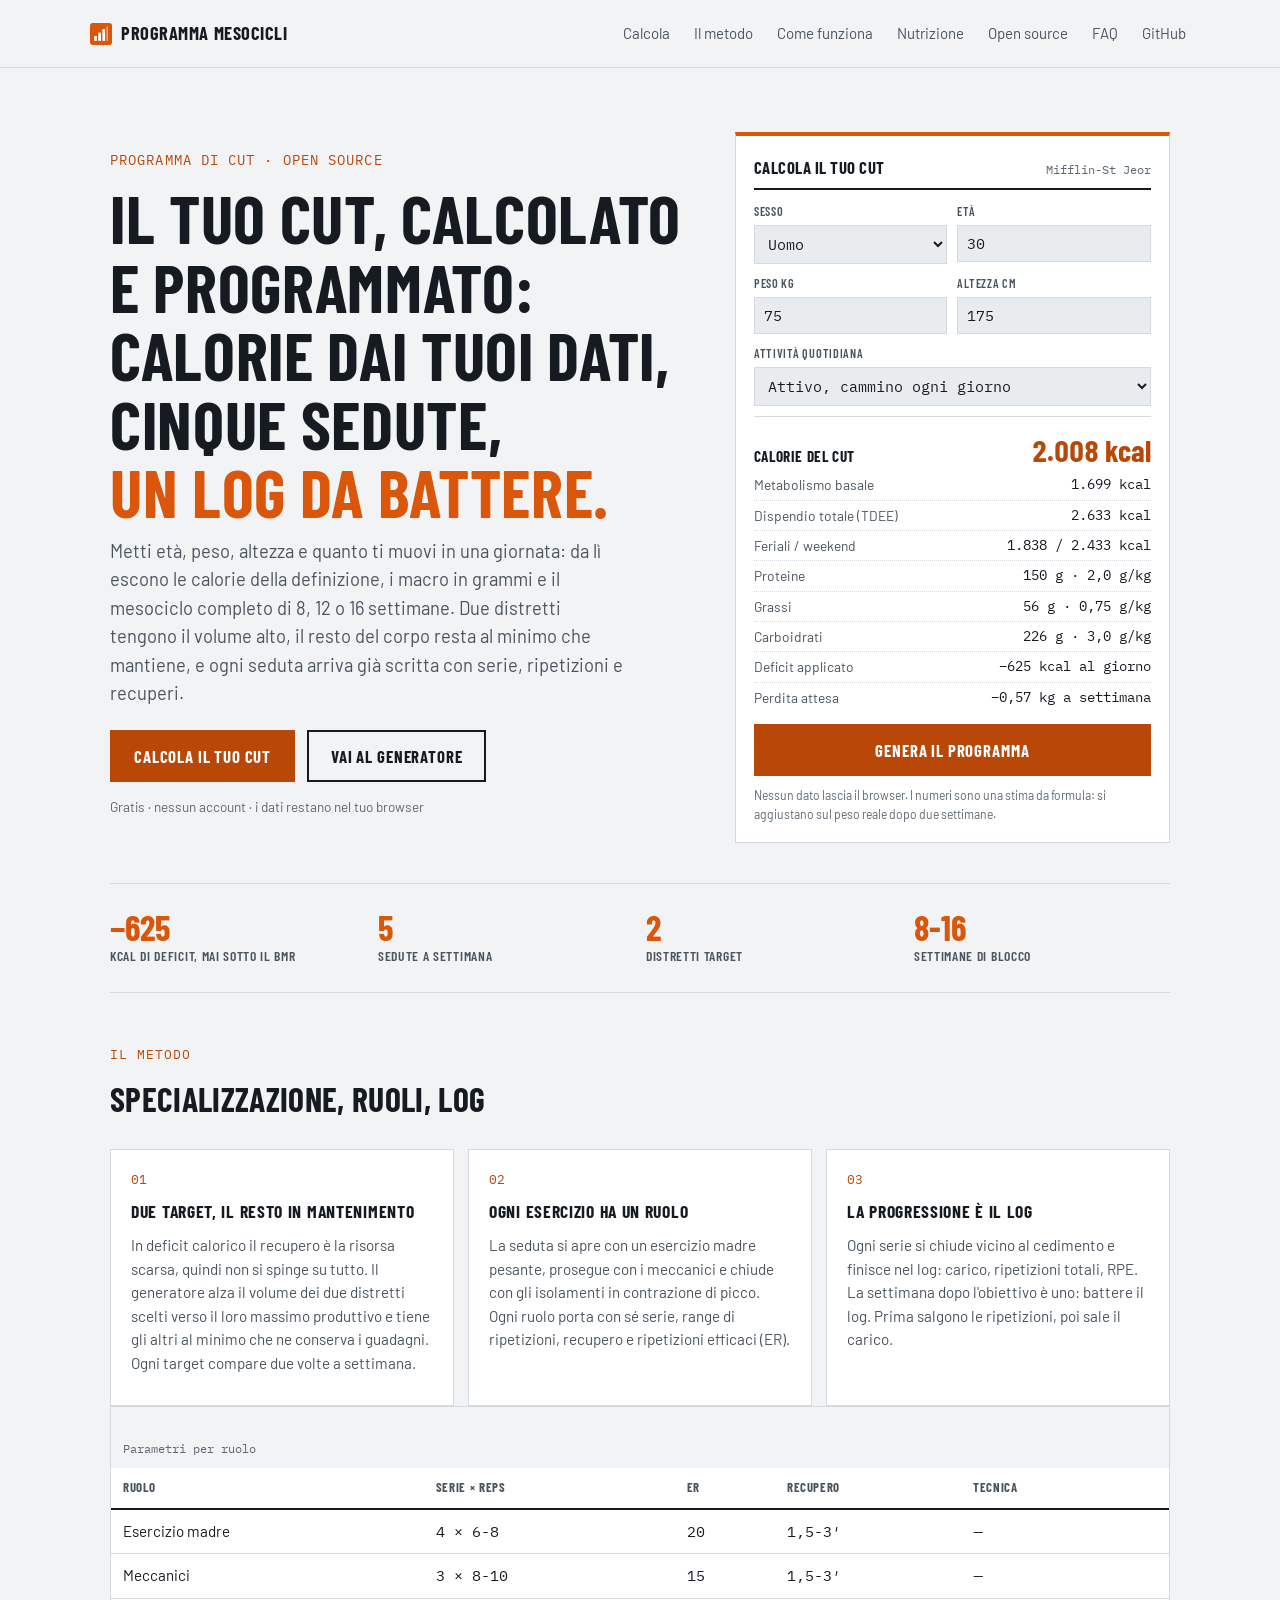
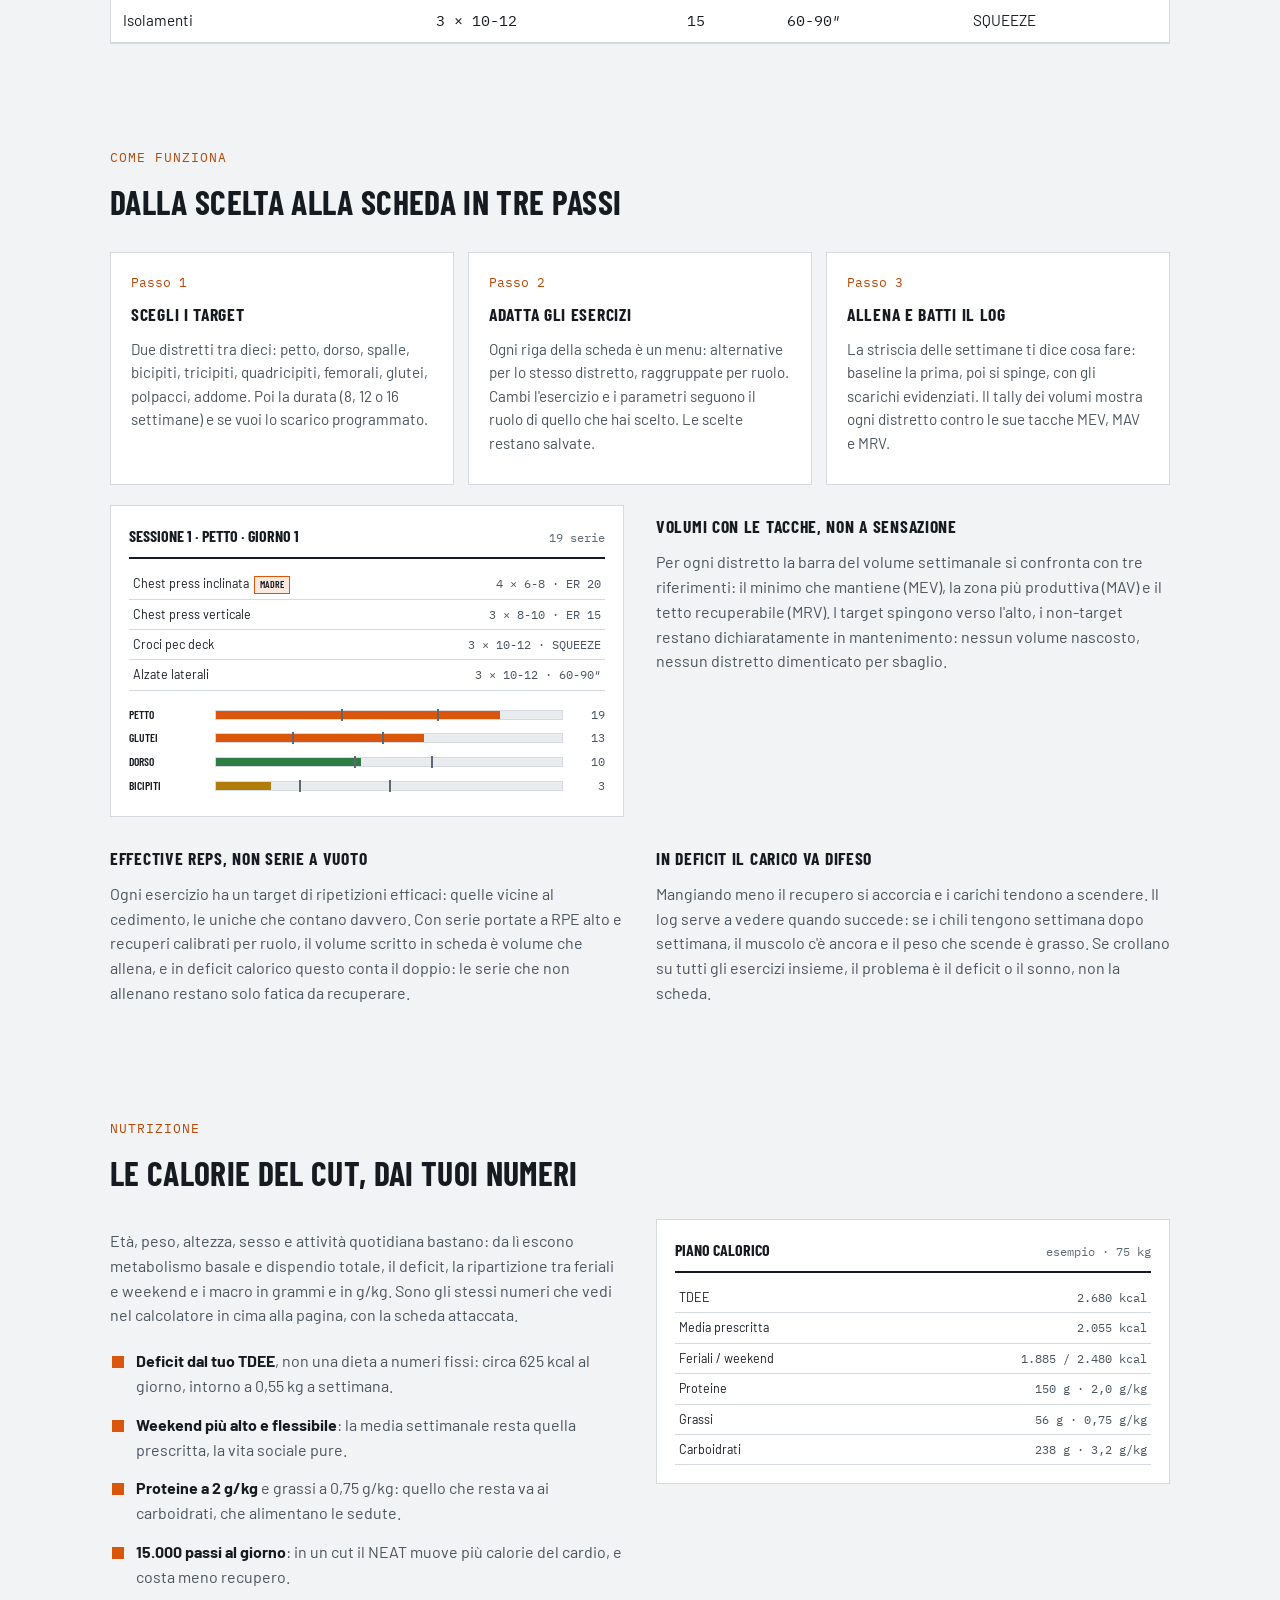
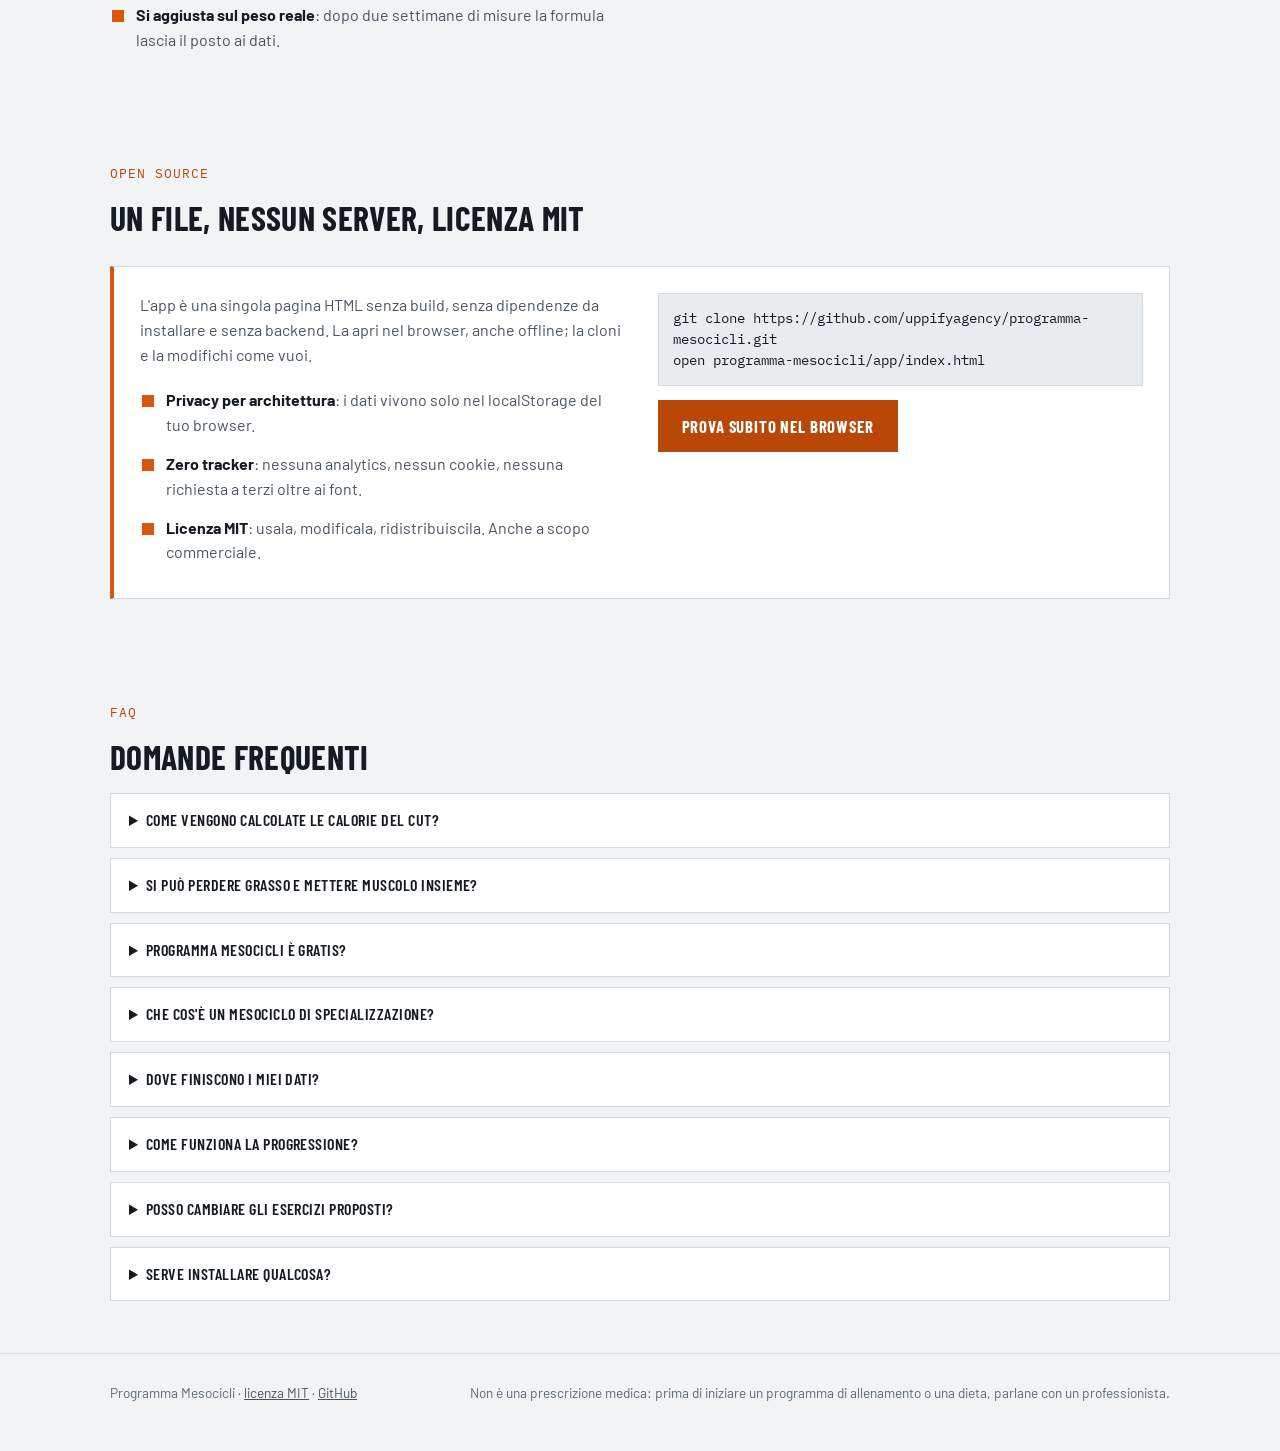
==== index.html @ 6577904e "Landing riposizionata sul cut, con calcolatore in pagina - Calcolatore in hero: eta, sesso, peso, al" ====
<!doctype html>
<html lang="it">
<head>
<meta charset="utf-8">
<meta name="viewport" content="width=device-width, initial-scale=1">
<title>Programma Mesocicli · programma di cut con calorie e scheda dai tuoi dati</title>
<meta name="description" content="Inserisci eta, peso, altezza e attivita: calcoli le calorie del cut e ottieni il mesociclo completo, 5 sedute a settimana con esercizi intercambiabili, volumi e macro. Gratis, open source, senza account.">
<link rel="canonical" href="https://uppifyagency.github.io/programma-mesocicli/">
<meta name="theme-color" media="(prefers-color-scheme: light)" content="#F1F3F5">
<meta name="theme-color" media="(prefers-color-scheme: dark)" content="#13171C">
<meta property="og:type" content="website">
<meta property="og:site_name" content="Programma Mesocicli">
<meta property="og:title" content="Programma Mesocicli · il tuo cut, calcolato e programmato">
<meta property="og:description" content="Eta, peso, altezza, attivita: calorie del cut, macro e mesociclo di specializzazione in cinque sedute. Open source, senza account.">
<meta property="og:url" content="https://uppifyagency.github.io/programma-mesocicli/">
<meta property="og:image" content="https://uppifyagency.github.io/programma-mesocicli/assets/og.png">
<meta property="og:image:width" content="1200">
<meta property="og:image:height" content="630">
<meta property="og:image:alt" content="Programma Mesocicli: calorie del cut dai tuoi dati, due distretti target, cinque sedute">
<meta property="og:locale" content="it_IT">
<meta name="twitter:card" content="summary_large_image">
<meta name="twitter:title" content="Programma Mesocicli">
<meta name="twitter:description" content="Calorie del cut dai tuoi dati piu il mesociclo di specializzazione: 5 sedute, esercizi intercambiabili, volumi e macro.">
<meta name="twitter:image" content="https://uppifyagency.github.io/programma-mesocicli/assets/og.png">
<link rel="icon" href="assets/favicon.svg" type="image/svg+xml">
<link rel="apple-touch-icon" href="assets/apple-touch-icon.png">
<link rel="preconnect" href="https://fonts.googleapis.com">
<link rel="preconnect" href="https://fonts.gstatic.com" crossorigin>
<link rel="stylesheet" href="https://fonts.googleapis.com/css2?family=Barlow+Condensed:wght@600;700&family=Barlow:wght@400;600&family=IBM+Plex+Mono:wght@400;600&display=swap">
<script type="application/ld+json">
{
  "@context": "https://schema.org",
  "@type": "WebApplication",
  "name": "Programma Mesocicli",
  "url": "https://uppifyagency.github.io/programma-mesocicli/",
  "applicationCategory": "HealthApplication",
  "operatingSystem": "Web",
  "inLanguage": "it",
  "offers": {"@type": "Offer", "price": "0", "priceCurrency": "EUR"},
  "license": "https://github.com/uppifyagency/programma-mesocicli/blob/main/LICENSE",
  "featureList": [
    "Calcolo di metabolismo basale e dispendio energetico da eta, peso, altezza, sesso e attivita",
    "Calorie del cut con deficit calibrato e ripartizione tra feriali e weekend",
    "Macronutrienti in grammi e in g/kg",
    "Mesociclo di 8, 12 o 16 settimane con due distretti target",
    "Cinque sedute a settimana con esercizi alternativi per ogni ruolo",
    "Volumi settimanali per distretto con riferimenti MEV, MAV e MRV"
  ],
  "description": "Programma di cut: dai tuoi dati calcola le calorie e i macro della definizione e genera il mesociclo di specializzazione, cinque sedute a settimana con esercizi intercambiabili e volumi di riferimento."
}
</script>
<script type="application/ld+json">
{
  "@context": "https://schema.org",
  "@type": "FAQPage",
  "mainEntity": [
    {"@type": "Question", "name": "Come calcola le calorie del cut?",
     "acceptedAnswer": {"@type": "Answer", "text": "Dal metabolismo basale con la formula Mifflin-St Jeor su eta, peso, altezza e sesso, moltiplicato per il fattore di attivita quotidiana. Dal dispendio totale sottrae circa 625 kcal al giorno, che corrisponde a una perdita attesa intorno a 0,55 kg a settimana. La media settimanale resta quella prescritta: i giorni feriali stanno piu bassi e il weekend piu alto."}},
    {"@type": "Question", "name": "Si puo perdere grasso e allenare l'ipertrofia insieme?",
     "acceptedAnswer": {"@type": "Answer", "text": "In deficit calorico la crescita muscolare rallenta o si ferma, quindi il volume alto viene concentrato su due soli distretti mentre gli altri restano al minimo che mantiene i guadagni. In un cut l'obiettivo realistico e conservare la massa magra, con margini di crescita reali solo per chi si allena da poco o riparte dopo una pausa."}},
    {"@type": "Question", "name": "Programma Mesocicli è gratis?",
     "acceptedAnswer": {"@type": "Answer", "text": "Sì. È un progetto open source con licenza MIT: l'app è gratuita, senza account, senza pubblicità e senza raccolta dati. Il codice è su GitHub."}},
    {"@type": "Question", "name": "Che cos'è un mesociclo di specializzazione?",
     "acceptedAnswer": {"@type": "Answer", "text": "Un blocco di 8-16 settimane in cui il volume di allenamento si concentra su due distretti muscolari scelti (i target), mentre tutti gli altri scendono a un volume di mantenimento."}},
    {"@type": "Question", "name": "Dove finiscono i miei dati?",
     "acceptedAnswer": {"@type": "Answer", "text": "Restano nel tuo browser (localStorage). L'app non ha backend, non invia nulla a nessun server e funziona anche offline dopo il primo caricamento."}},
    {"@type": "Question", "name": "Come funziona la progressione?",
     "acceptedAnswer": {"@type": "Answer", "text": "Double progression sul log: registri carico, ripetizioni totali e RPE di ogni esercizio; la settimana dopo cerchi di battere il log, aumentando le ripetizioni a parità di carico e poi il carico quando superi il range."}},
    {"@type": "Question", "name": "Posso cambiare gli esercizi proposti?",
     "acceptedAnswer": {"@type": "Answer", "text": "Sì. Ogni riga della scheda è un menu con alternative per lo stesso distretto, raggruppate per ruolo (madre, meccanici, isolamento). I parametri si adattano al ruolo dell'esercizio scelto."}},
    {"@type": "Question", "name": "Serve installare qualcosa?",
     "acceptedAnswer": {"@type": "Answer", "text": "No. È una pagina web statica: si apre nel browser, anche da file locale. Puoi clonare il repository e aprire app/index.html senza build né dipendenze."}}
  ]
}
</script>
<style>
@font-face{font-family:"Barlow Condensed Fallback";src:local("Arial Narrow");size-adjust:88%;}
:root{
  --bg:#F1F3F5; --surface:#FFFFFF; --surface2:#E9ECEF; --ink:#161B22; --ink2:#4A545E; --ink3:#5D6873;
  --line:#D5DAE0; --accent:#D9560B; --accent-text:#B84708; --accent-ink:#FFFFFF; --accent-soft:#FBE9DD;
  --ok:#2E7D46; --warn:#B07C0A; --crit:#B3362A;
}
@media (prefers-color-scheme: dark){
  :root:not([data-theme="light"]){
    --bg:#13171C; --surface:#1B2128; --surface2:#232A33; --ink:#E8ECEF; --ink2:#A8B2BC; --ink3:#87929D;
    --line:#313A44; --accent:#F0762E; --accent-text:#F0762E; --accent-ink:#181206; --accent-soft:#3A2617;
    --ok:#5CB878; --warn:#D9A93C; --crit:#E06A5D;
  }
}
:root[data-theme="dark"]{
  --bg:#13171C; --surface:#1B2128; --surface2:#232A33; --ink:#E8ECEF; --ink2:#A8B2BC; --ink3:#87929D;
  --line:#313A44; --accent:#F0762E; --accent-text:#F0762E; --accent-ink:#181206; --accent-soft:#3A2617;
  --ok:#5CB878; --warn:#D9A93C; --crit:#E06A5D;
}
*{box-sizing:border-box}
html{scroll-behavior:smooth}
@media (prefers-reduced-motion: reduce){ html{scroll-behavior:auto} }
body{margin:0; background:var(--bg); color:var(--ink); font-family:Barlow,system-ui,sans-serif; font-size:16px; line-height:1.55;}
h1,h2,h3{font-family:"Barlow Condensed","Barlow Condensed Fallback","Arial Narrow",sans-serif; margin:0; text-wrap:balance; text-transform:uppercase; letter-spacing:.01em;}
h1{font-size:clamp(2.4rem,6vw,4.2rem); font-weight:700; line-height:1.02;}
h2{font-size:clamp(1.5rem,3vw,2.1rem); font-weight:700;}
h3{font-size:1.1rem; font-weight:700; letter-spacing:.04em;}
p{margin:.6em 0}
a{color:var(--accent-text)}
.mono{font-family:"IBM Plex Mono",ui-monospace,monospace; font-variant-numeric:tabular-nums;}
.wrap{max-width:1100px; margin:0 auto; padding:0 20px;}
.skip{position:absolute; left:-9999px; top:0; background:var(--accent-text); color:var(--accent-ink); padding:8px 14px; z-index:99;}
.skip:focus{left:12px; top:12px;}
header.site{position:sticky; top:0; z-index:10; background:var(--bg); border-bottom:1px solid var(--line);}
.nav{display:flex; align-items:center; gap:18px; padding:12px 0; flex-wrap:wrap;}
.brand{display:flex; align-items:center; gap:9px; font-family:"Barlow Condensed","Barlow Condensed Fallback",sans-serif; font-weight:700; text-transform:uppercase; font-size:1.15rem; color:var(--ink); text-decoration:none; letter-spacing:.03em;}
.brand svg{flex:0 0 auto}
.nav nav{display:flex; gap:16px; flex-wrap:wrap; margin-left:auto;}
.nav nav a{color:var(--ink2); text-decoration:none; font-size:.94rem; padding:10px 4px; display:inline-block;}
.nav nav a:hover{color:var(--ink)}
.btn{display:inline-block; background:var(--accent-text); color:var(--accent-ink); text-decoration:none; font-family:"Barlow Condensed","Barlow Condensed Fallback",sans-serif; font-weight:700; text-transform:uppercase; letter-spacing:.05em; padding:11px 22px; font-size:1.05rem; border:2px solid var(--accent-text);}
.btn:hover{filter:brightness(1.06)}
.btn.ghost{background:transparent; color:var(--ink); border-color:var(--ink);}
.btn:focus-visible, a:focus-visible, summary:focus-visible{outline:3px solid var(--accent); outline-offset:2px;}
.hero{padding:64px 0 40px; display:grid; grid-template-columns:1.15fr .85fr; gap:36px; align-items:center;}
@media (max-width:860px){ .hero{grid-template-columns:1fr; padding-top:40px;} }
.hero .kicker{font-family:"IBM Plex Mono",monospace; color:var(--accent-text); font-size:.85rem; letter-spacing:.08em; text-transform:uppercase; margin-bottom:12px;}
.hero p.lead{font-size:1.15rem; color:var(--ink2); max-width:52ch;}
.cta{display:flex; gap:12px; flex-wrap:wrap; margin-top:22px;}
.hero .fine{font-size:.85rem; color:var(--ink3); margin-top:14px;}
.mock{background:var(--surface); border:1px solid var(--line); padding:18px;}
.mock .mk-head{display:flex; justify-content:space-between; align-items:baseline; border-bottom:2px solid var(--ink); padding-bottom:8px; margin-bottom:10px;}
.mock .mk-head b{font-family:"Barlow Condensed","Barlow Condensed Fallback",sans-serif; text-transform:uppercase; font-size:1rem;}
.mock .mk-head span{font-family:"IBM Plex Mono",monospace; font-size:.75rem; color:var(--ink3);}
.mock table{width:100%; border-collapse:collapse; font-size:.78rem;}
.mock td{padding:5px 4px; border-bottom:1px solid var(--line);}
.mock td:last-child{text-align:right; font-family:"IBM Plex Mono",monospace; color:var(--ink2); white-space:nowrap;}
.mock .tagx{display:inline-block; background:var(--accent-soft); border:1px solid var(--accent); font-size:.62rem; padding:0 5px; text-transform:uppercase; font-family:"Barlow Condensed","Barlow Condensed Fallback",sans-serif; font-weight:600; margin-left:5px;}
.mock .bars{margin-top:12px;}
.mock .brow{display:grid; grid-template-columns:78px 1fr 34px; gap:8px; align-items:center; font-size:.72rem; padding:3px 0;}
.mock .brow .lbl{font-family:"Barlow Condensed","Barlow Condensed Fallback",sans-serif; text-transform:uppercase; font-weight:600;}
.mock .track{position:relative; height:10px; background:var(--surface2); border:1px solid var(--line);}
.mock .fill{position:absolute; inset:0 auto 0 0;}
.mock .tick{position:absolute; top:-2px; bottom:-2px; width:2px; background:var(--ink3);}
.mock .brow .num{font-family:"IBM Plex Mono",monospace; text-align:right; color:var(--ink2);}
.stats{display:grid; grid-template-columns:repeat(4,1fr); gap:12px; padding:26px 0; border-top:1px solid var(--line); border-bottom:1px solid var(--line);}
@media (max-width:700px){ .stats{grid-template-columns:repeat(2,1fr);} }
.stat .n{font-family:"Barlow Condensed","Barlow Condensed Fallback",sans-serif; font-weight:700; font-size:2.2rem; color:var(--accent); line-height:1;}
.stat .l{font-size:.85rem; color:var(--ink2); text-transform:uppercase; letter-spacing:.05em; font-family:"Barlow Condensed","Barlow Condensed Fallback",sans-serif; font-weight:600;}
section{padding:52px 0;}
section .eyebrow{font-family:"IBM Plex Mono",monospace; color:var(--accent-text); font-size:.8rem; text-transform:uppercase; letter-spacing:.08em; margin-bottom:8px;}
.cards{display:grid; grid-template-columns:repeat(3,1fr); gap:14px; margin-top:24px;}
@media (max-width:860px){ .cards{grid-template-columns:1fr;} }
.card{background:var(--surface); border:1px solid var(--line); padding:20px;}
.card .num{font-family:"IBM Plex Mono",monospace; color:var(--accent-text); font-size:.8rem; margin-bottom:8px;}
.card p{color:var(--ink2); font-size:.95rem;}
table.params{border-collapse:collapse; width:100%; margin-top:22px; font-size:.95rem; background:var(--surface);}
table.params th{font-family:"Barlow Condensed","Barlow Condensed Fallback",sans-serif; text-transform:uppercase; letter-spacing:.05em; font-size:.8rem; color:var(--ink2); text-align:left; padding:10px 12px; border-bottom:2px solid var(--ink);}
table.params td{padding:10px 12px; border-bottom:1px solid var(--line);}
table.params td.mono{white-space:nowrap;}
.tablewrap{overflow-x:auto; border:1px solid var(--line);}
.split{display:grid; grid-template-columns:1fr 1fr; gap:32px; align-items:start; margin-top:20px;}
@media (max-width:860px){ .split{grid-template-columns:1fr;} }
ul.checks{list-style:none; padding:0; margin:14px 0 0;}
ul.checks li{padding:7px 0 7px 26px; position:relative; color:var(--ink2);}
ul.checks li::before{content:""; position:absolute; left:2px; top:14px; width:12px; height:12px; background:var(--accent);}
ul.checks li b{color:var(--ink)}
.oss{background:var(--surface); border:1px solid var(--line); border-left:4px solid var(--accent); padding:26px;}
.faq details{background:var(--surface); border:1px solid var(--line); margin-top:10px;}
.faq summary{cursor:pointer; padding:14px 18px; font-family:"Barlow Condensed","Barlow Condensed Fallback",sans-serif; font-weight:600; text-transform:uppercase; letter-spacing:.03em; font-size:1rem;}
.faq details[open] summary{border-bottom:1px solid var(--line);}
.faq .a{padding:12px 18px 16px; color:var(--ink2); font-size:.95rem;}
footer.site{border-top:1px solid var(--line); padding:28px 0 48px; color:var(--ink3); font-size:.85rem;}
footer.site a{color:var(--ink2)}
.footgrid{display:flex; gap:24px; flex-wrap:wrap; justify-content:space-between;}
/* calcolatore del cut in pagina */
.calc{background:var(--surface); border:1px solid var(--line); border-top:4px solid var(--accent); padding:18px;}
.calc .mk-head{display:flex; justify-content:space-between; align-items:baseline; border-bottom:2px solid var(--ink); padding-bottom:8px; margin-bottom:12px;}
.calc .mk-head b{font-family:"Barlow Condensed","Barlow Condensed Fallback",sans-serif; text-transform:uppercase; font-size:1.05rem; letter-spacing:.03em;}
.calc .mk-head span{font-family:"IBM Plex Mono",monospace; font-size:.72rem; color:var(--ink3);}
.calc .crow{display:grid; grid-template-columns:1fr 1fr; gap:10px;}
.calc .fld{margin-bottom:10px;}
.calc label{display:block; font-family:"Barlow Condensed","Barlow Condensed Fallback",sans-serif; font-weight:600; text-transform:uppercase; letter-spacing:.06em; font-size:.76rem; color:var(--ink2); margin-bottom:4px;}
.calc input, .calc select{width:100%; border:1px solid var(--line); background:var(--surface2); color:var(--ink); padding:8px 9px; font-family:"IBM Plex Mono",monospace; font-size:.92rem;}
.calc input:focus-visible, .calc select:focus-visible{outline:3px solid var(--accent); outline-offset:1px;}
.cout{border-top:1px solid var(--line); margin-top:6px; padding-top:10px;}
.cout .r{display:flex; justify-content:space-between; gap:10px; font-size:.86rem; padding:4px 0; border-bottom:1px dotted var(--line);}
.cout .r:last-child{border-bottom:0;}
.cout .r .k{color:var(--ink2);}
.cout .r .v{font-family:"IBM Plex Mono",monospace; font-variant-numeric:tabular-nums; white-space:nowrap;}
.cout .r.big{border-bottom:0; align-items:baseline; padding:8px 0 2px;}
.cout .r.big .k{font-family:"Barlow Condensed","Barlow Condensed Fallback",sans-serif; font-weight:700; text-transform:uppercase; letter-spacing:.04em; font-size:.95rem; color:var(--ink);}
.cout .r.big .v{font-family:"Barlow Condensed","Barlow Condensed Fallback",sans-serif; font-weight:700; font-size:1.9rem; color:var(--accent-text); line-height:1;}
.calc .go{display:block; text-align:center; margin-top:12px;}
.calc .fine{font-size:.76rem; color:var(--ink3); margin:10px 0 0;}
</style>
</head>
<body>
<a class="skip" href="#main">Salta al contenuto</a>
<header class="site">
  <div class="wrap nav">
    <a class="brand" href="#" aria-label="Programma Mesocicli, torna in cima">
      <svg width="22" height="22" viewBox="0 0 64 64" aria-hidden="true"><rect width="64" height="64" rx="8" fill="var(--accent)"/><rect x="12" y="38" width="8" height="14" fill="#fff"/><rect x="24" y="28" width="8" height="24" fill="#fff"/><rect x="36" y="18" width="8" height="34" fill="#fff"/><rect x="48" y="10" width="4" height="42" fill="#fff" opacity=".55"/></svg>
      Programma Mesocicli
    </a>
    <nav aria-label="Navigazione principale">
      <a href="#calcola">Calcola</a>
      <a href="#metodo">Il metodo</a>
      <a href="#come-funziona">Come funziona</a>
      <a href="#nutrizione">Nutrizione</a>
      <a href="#open-source">Open source</a>
      <a href="#faq">FAQ</a>
      <a href="https://github.com/uppifyagency/programma-mesocicli" rel="noopener">GitHub</a>
    </nav>
  </div>
</header>

<main id="main">
<div class="wrap">

  <div class="hero">
    <div>
      <div class="kicker">Programma di cut · open source</div>
      <h1>Il tuo cut, calcolato e programmato:<br>calorie dai tuoi dati, cinque sedute,<br><span style="color:var(--accent)">un log da battere.</span></h1>
      <p class="lead">Metti età, peso, altezza e quanto ti muovi in una giornata: da lì escono le calorie della definizione, i macro in grammi e il mesociclo completo di 8, 12 o 16 settimane. Due distretti tengono il volume alto, il resto del corpo resta al minimo che mantiene, e ogni seduta arriva già scritta con serie, ripetizioni e recuperi.</p>
      <div class="cta">
        <a class="btn" href="#calcola">Calcola il tuo cut</a>
        <a class="btn ghost" href="app/">Vai al generatore</a>
      </div>
      <p class="fine">Gratis · nessun account · i dati restano nel tuo browser</p>
    </div>
    <form class="calc" id="calcola" aria-labelledby="h-calc" onsubmit="return false">
      <div class="mk-head"><b id="h-calc">Calcola il tuo cut</b><span>Mifflin-St Jeor</span></div>
      <div class="crow">
        <div class="fld"><label for="c-sesso">Sesso</label>
          <select id="c-sesso"><option value="M">Uomo</option><option value="F">Donna</option></select></div>
        <div class="fld"><label for="c-eta">Età</label>
          <input type="number" id="c-eta" value="30" min="16" max="80" step="1" inputmode="numeric"></div>
      </div>
      <div class="crow">
        <div class="fld"><label for="c-peso">Peso kg</label>
          <input type="number" id="c-peso" value="75" min="40" max="150" step="0.5" inputmode="decimal"></div>
        <div class="fld"><label for="c-alt">Altezza cm</label>
          <input type="number" id="c-alt" value="175" min="140" max="210" step="1" inputmode="numeric"></div>
      </div>
      <div class="fld"><label for="c-mult">Attività quotidiana</label>
        <select id="c-mult">
          <option value="1.2">Sedentario, lavoro da fermo</option>
          <option value="1.375">Poco attivo, cammino qualche volta</option>
          <option value="1.55" selected>Attivo, cammino ogni giorno</option>
          <option value="1.725">Molto attivo, lavoro in movimento</option>
          <option value="1.9">Attività fisica pesante tutti i giorni</option>
        </select>
      </div>
      <div class="cout" id="cout" aria-live="polite"></div>
      <a class="btn go" id="c-go" href="app/">Genera il programma</a>
      <p class="fine">Nessun dato lascia il browser. I numeri sono una stima da formula: si aggiustano sul peso reale dopo due settimane.</p>
    </form>
  </div>

  <div class="stats" role="group" aria-label="Numeri chiave">
    <div class="stat"><div class="n">&minus;625</div><div class="l">kcal di deficit, mai sotto il BMR</div></div>
    <div class="stat"><div class="n">5</div><div class="l">sedute a settimana</div></div>
    <div class="stat"><div class="n">2</div><div class="l">distretti target</div></div>
    <div class="stat"><div class="n">8-16</div><div class="l">settimane di blocco</div></div>
  </div>

  <section id="metodo" aria-labelledby="h-metodo">
    <div class="eyebrow">Il metodo</div>
    <h2 id="h-metodo">Specializzazione, ruoli, log</h2>
    <div class="cards">
      <div class="card">
        <div class="num">01</div>
        <h3>Due target, il resto in mantenimento</h3>
        <p>In deficit calorico il recupero è la risorsa scarsa, quindi non si spinge su tutto. Il generatore alza il volume dei due distretti scelti verso il loro massimo produttivo e tiene gli altri al minimo che ne conserva i guadagni. Ogni target compare due volte a settimana.</p>
      </div>
      <div class="card">
        <div class="num">02</div>
        <h3>Ogni esercizio ha un ruolo</h3>
        <p>La seduta si apre con un esercizio madre pesante, prosegue con i meccanici e chiude con gli isolamenti in contrazione di picco. Ogni ruolo porta con sé serie, range di ripetizioni, recupero e ripetizioni efficaci (ER).</p>
      </div>
      <div class="card">
        <div class="num">03</div>
        <h3>La progressione è il log</h3>
        <p>Ogni serie si chiude vicino al cedimento e finisce nel log: carico, ripetizioni totali, RPE. La settimana dopo l'obiettivo è uno: battere il log. Prima salgono le ripetizioni, poi sale il carico.</p>
      </div>
    </div>

    <div class="tablewrap">
      <table class="params">
        <caption class="mono" style="text-align:left; padding:10px 12px; color:var(--ink3); font-size:.78rem;">Parametri per ruolo</caption>
        <thead><tr><th scope="col">Ruolo</th><th scope="col">Serie × reps</th><th scope="col">ER</th><th scope="col">Recupero</th><th scope="col">Tecnica</th></tr></thead>
        <tbody>
          <tr><td>Esercizio madre</td><td class="mono">4 × 6-8</td><td class="mono">20</td><td class="mono">1,5-3′</td><td>—</td></tr>
          <tr><td>Meccanici</td><td class="mono">3 × 8-10</td><td class="mono">15</td><td class="mono">1,5-3′</td><td>—</td></tr>
          <tr><td>Isolamenti</td><td class="mono">3 × 10-12</td><td class="mono">15</td><td class="mono">60-90″</td><td>SQUEEZE</td></tr>
        </tbody>
      </table>
    </div>
  </section>

  <section id="come-funziona" aria-labelledby="h-come">
    <div class="eyebrow">Come funziona</div>
    <h2 id="h-come">Dalla scelta alla scheda in tre passi</h2>
    <div class="cards">
      <div class="card">
        <div class="num">Passo 1</div>
        <h3>Scegli i target</h3>
        <p>Due distretti tra dieci: petto, dorso, spalle, bicipiti, tricipiti, quadricipiti, femorali, glutei, polpacci, addome. Poi la durata (8, 12 o 16 settimane) e se vuoi lo scarico programmato.</p>
      </div>
      <div class="card">
        <div class="num">Passo 2</div>
        <h3>Adatta gli esercizi</h3>
        <p>Ogni riga della scheda è un menu: alternative per lo stesso distretto, raggruppate per ruolo. Cambi l'esercizio e i parametri seguono il ruolo di quello che hai scelto. Le scelte restano salvate.</p>
      </div>
      <div class="card">
        <div class="num">Passo 3</div>
        <h3>Allena e batti il log</h3>
        <p>La striscia delle settimane ti dice cosa fare: baseline la prima, poi si spinge, con gli scarichi evidenziati. Il tally dei volumi mostra ogni distretto contro le sue tacche MEV, MAV e MRV.</p>
      </div>
    </div>

    <div class="split">
      <div>
        <div class="mock" role="img" aria-label="Anteprima dell'app: tabella della sessione 1 (petto, 19 serie) e barre dei volumi per distretto contro le tacche MEV, MAV e MRV">
      <div class="mk-head"><b>Sessione 1 · Petto · giorno 1</b><span>19 serie</span></div>
      <table>
        <tr><td>Chest press inclinata<span class="tagx">madre</span></td><td>4 × 6-8 · ER 20</td></tr>
        <tr><td>Chest press verticale</td><td>3 × 8-10 · ER 15</td></tr>
        <tr><td>Croci pec deck</td><td>3 × 10-12 · SQUEEZE</td></tr>
        <tr><td>Alzate laterali</td><td>3 × 10-12 · 60-90″</td></tr>
      </table>
      <div class="bars" aria-hidden="true">
        <div class="brow"><span class="lbl">Petto</span><span class="track"><span class="fill" style="width:82%;background:var(--accent)"></span><span class="tick" style="left:36%"></span><span class="tick" style="left:64%"></span></span><span class="num">19</span></div>
        <div class="brow"><span class="lbl">Glutei</span><span class="track"><span class="fill" style="width:60%;background:var(--accent)"></span><span class="tick" style="left:22%"></span><span class="tick" style="left:48%"></span></span><span class="num">13</span></div>
        <div class="brow"><span class="lbl">Dorso</span><span class="track"><span class="fill" style="width:42%;background:var(--ok)"></span><span class="tick" style="left:40%"></span><span class="tick" style="left:62%"></span></span><span class="num">10</span></div>
        <div class="brow"><span class="lbl">Bicipiti</span><span class="track"><span class="fill" style="width:16%;background:var(--warn)"></span><span class="tick" style="left:24%"></span><span class="tick" style="left:50%"></span></span><span class="num">3</span></div>
      </div>
    </div>
      </div>
      <div>
        <h3 style="margin-top:8px">Volumi con le tacche, non a sensazione</h3>
        <p style="color:var(--ink2)">Per ogni distretto la barra del volume settimanale si confronta con tre riferimenti: il minimo che mantiene (MEV), la zona più produttiva (MAV) e il tetto recuperabile (MRV). I target spingono verso l'alto, i non-target restano dichiaratamente in mantenimento: nessun volume nascosto, nessun distretto dimenticato per sbaglio.</p>
      </div>
    </div>

    <div class="split">
      <div>
        <h3 style="margin-top:8px">Effective reps, non serie a vuoto</h3>
        <p style="color:var(--ink2)">Ogni esercizio ha un target di ripetizioni efficaci: quelle vicine al cedimento, le uniche che contano davvero. Con serie portate a RPE alto e recuperi calibrati per ruolo, il volume scritto in scheda è volume che allena, e in deficit calorico questo conta il doppio: le serie che non allenano restano solo fatica da recuperare.</p>
      </div>
      <div>
        <h3 style="margin-top:8px">In deficit il carico va difeso</h3>
        <p style="color:var(--ink2)">Mangiando meno il recupero si accorcia e i carichi tendono a scendere. Il log serve a vedere quando succede: se i chili tengono settimana dopo settimana, il muscolo c'è ancora e il peso che scende è grasso. Se crollano su tutti gli esercizi insieme, il problema è il deficit o il sonno, non la scheda.</p>
      </div>
    </div>
  </section>

  <section id="nutrizione" aria-labelledby="h-nutrizione">
    <div class="eyebrow">Nutrizione</div>
    <h2 id="h-nutrizione">Le calorie del cut, dai tuoi numeri</h2>
    <div class="split">
      <div>
        <p style="color:var(--ink2)">Età, peso, altezza, sesso e attività quotidiana bastano: da lì escono metabolismo basale e dispendio totale, il deficit, la ripartizione tra feriali e weekend e i macro in grammi e in g/kg. Sono gli stessi numeri che vedi nel calcolatore in cima alla pagina, con la scheda attaccata.</p>
        <ul class="checks">
          <li><b>Deficit dal tuo TDEE</b>, non una dieta a numeri fissi: circa 625 kcal al giorno, intorno a 0,55 kg a settimana.</li>
          <li><b>Weekend più alto e flessibile</b>: la media settimanale resta quella prescritta, la vita sociale pure.</li>
          <li><b>Proteine a 2 g/kg</b> e grassi a 0,75 g/kg: quello che resta va ai carboidrati, che alimentano le sedute.</li>
          <li><b>15.000 passi al giorno</b>: in un cut il NEAT muove più calorie del cardio, e costa meno recupero.</li>
          <li><b>Si aggiusta sul peso reale</b>: dopo due settimane di misure la formula lascia il posto ai dati.</li>
        </ul>
      </div>
      <div class="mock" role="img" aria-label="Anteprima del pannello nutrizione: calorie e macro">
        <div class="mk-head"><b>Piano calorico</b><span>esempio · 75 kg</span></div>
        <table>
          <tr><td>TDEE</td><td>2.680 kcal</td></tr>
          <tr><td>Media prescritta</td><td>2.055 kcal</td></tr>
          <tr><td>Feriali / weekend</td><td>1.885 / 2.480 kcal</td></tr>
          <tr><td>Proteine</td><td>150 g · 2,0 g/kg</td></tr>
          <tr><td>Grassi</td><td>56 g · 0,75 g/kg</td></tr>
          <tr><td>Carboidrati</td><td>238 g · 3,2 g/kg</td></tr>
        </table>
      </div>
    </div>
  </section>

  <section id="open-source" aria-labelledby="h-oss">
    <div class="eyebrow">Open source</div>
    <h2 id="h-oss">Un file, nessun server, licenza MIT</h2>
    <div class="oss" style="margin-top:22px">
      <div class="split" style="margin-top:0">
        <div>
          <p style="color:var(--ink2); margin-top:0">L'app è una singola pagina HTML senza build, senza dipendenze da installare e senza backend. La apri nel browser, anche offline; la cloni e la modifichi come vuoi.</p>
          <ul class="checks">
            <li><b>Privacy per architettura</b>: i dati vivono solo nel localStorage del tuo browser.</li>
            <li><b>Zero tracker</b>: nessuna analytics, nessun cookie, nessuna richiesta a terzi oltre ai font.</li>
            <li><b>Licenza MIT</b>: usala, modificala, ridistribuiscila. Anche a scopo commerciale.</li>
          </ul>
        </div>
        <div>
          <p class="mono" style="font-size:.85rem; background:var(--surface2); border:1px solid var(--line); padding:14px; overflow-x:auto; margin-top:0">git clone https://github.com/uppifyagency/programma-mesocicli.git<br>open programma-mesocicli/app/index.html</p>
          <div class="cta" style="margin-top:14px">
            <a class="btn" href="app/">Prova subito nel browser</a>
          </div>
        </div>
      </div>
    </div>
  </section>

  <section id="faq" class="faq" aria-labelledby="h-faq">
    <div class="eyebrow">FAQ</div>
    <h2 id="h-faq">Domande frequenti</h2>
    <details>
      <summary>Come vengono calcolate le calorie del cut?</summary>
      <div class="a">Il metabolismo basale con la formula Mifflin-St Jeor su età, peso, altezza e sesso, moltiplicato per il fattore di attività quotidiana che scegli. Dal dispendio totale l'app sottrae circa 625 kcal al giorno, cioè una perdita attesa intorno a 0,55 kg a settimana. I giorni feriali stanno più bassi e il weekend più alto, ma la media della settimana resta quella prescritta. Ogni formula è una stima: dopo due settimane conta il peso sulla bilancia, non il calcolo.</div>
    </details>
    <details>
      <summary>Si può perdere grasso e mettere muscolo insieme?</summary>
      <div class="a">In deficit calorico la crescita rallenta o si ferma, e per chi si allena da anni l'obiettivo realistico è conservare la massa magra invece di costruirne. Per questo il volume alto va su due soli distretti e non su tutto il corpo: è lì che vale la pena spendere il recupero che il deficit lascia. Chi si allena da poco, riparte dopo una pausa o ha molto grasso da perdere può ancora guadagnare qualcosa.</div>
    </details>
    <details>
      <summary>Programma Mesocicli è gratis?</summary>
      <div class="a">Sì. È un progetto open source con licenza MIT: l'app è gratuita, senza account, senza pubblicità e senza raccolta dati. Il codice è pubblico su GitHub.</div>
    </details>
    <details>
      <summary>Che cos'è un mesociclo di specializzazione?</summary>
      <div class="a">Un blocco di 8-16 settimane in cui il volume di allenamento si concentra su due distretti muscolari scelti (i target), mentre tutti gli altri scendono a un volume di mantenimento. Finito il blocco, si cambiano i target.</div>
    </details>
    <details>
      <summary>Dove finiscono i miei dati?</summary>
      <div class="a">Restano nel tuo browser (localStorage). L'app non ha backend e non invia nulla a nessun server: peso, età e scelte di configurazione non lasciano mai il tuo dispositivo.</div>
    </details>
    <details>
      <summary>Come funziona la progressione?</summary>
      <div class="a">Double progression sul log: registri carico, ripetizioni totali e RPE di ogni esercizio. La settimana dopo cerchi di battere il log: più ripetizioni a parità di carico, e quando sfori il range in alto aumenti il carico.</div>
    </details>
    <details>
      <summary>Posso cambiare gli esercizi proposti?</summary>
      <div class="a">Sì. Ogni riga della scheda è un menu con alternative per lo stesso distretto, raggruppate per ruolo (madre, meccanici, isolamento). Reps, ER, recupero e tecnica si adattano al ruolo dell'esercizio che scegli.</div>
    </details>
    <details>
      <summary>Serve installare qualcosa?</summary>
      <div class="a">No. È una pagina statica: si apre nel browser da questo sito o da file locale. Per lo sviluppo basta clonare il repository e aprire app/index.html: niente build, niente dipendenze.</div>
    </details>
  </section>

</div>
</main>

<footer class="site">
  <div class="wrap footgrid">
    <div>Programma Mesocicli · <a href="https://github.com/uppifyagency/programma-mesocicli/blob/main/LICENSE" rel="noopener">licenza MIT</a> · <a href="https://github.com/uppifyagency/programma-mesocicli" rel="noopener">GitHub</a></div>
    <div>Non è una prescrizione medica: prima di iniziare un programma di allenamento o una dieta, parlane con un professionista.</div>
  </div>
</footer>
<script>
/* calcolatore del cut: stessa aritmetica del generatore, cosi i numeri combaciano */
(function(){
  var F = {sesso:"c-sesso", eta:"c-eta", peso:"c-peso", alt:"c-alt", mult:"c-mult"};
  Object.keys(F).forEach(function(k){ F[k] = document.getElementById(F[k]); });
  var out = document.getElementById("cout"), go = document.getElementById("c-go");
  if(!out || !go || Object.keys(F).some(function(k){ return !F[k]; })) return;
  var LIM = {eta:[16,80,30], peso:[40,150,75], alt:[140,210,175]};
  var nf = new Intl.NumberFormat("it-IT");
  var n1 = new Intl.NumberFormat("it-IT", {minimumFractionDigits:1, maximumFractionDigits:1});
  var n2 = new Intl.NumberFormat("it-IT", {minimumFractionDigits:2, maximumFractionDigits:2});

  function val(k){
    var lim = LIM[k], v = parseFloat(F[k].value);
    return isFinite(v) ? Math.min(lim[1], Math.max(lim[0], v)) : lim[2];
  }
  function row(k, v, cls){
    return '<div class="r'+(cls?" "+cls:"")+'"><span class="k">'+k+'</span><span class="v">'+v+'</span></div>';
  }
  function calc(){
    var sesso = F.sesso.value === "F" ? "F" : "M";
    var mult = parseFloat(F.mult.value) || 1.55;
    var peso = val("peso"), eta = val("eta"), alt = val("alt");
    var bmr = 10*peso + 6.25*alt - 5*eta + (sesso === "M" ? 5 : -161);
    var tdee = bmr*mult;
    /* deficit di riferimento 625 kcal, ma il target non scende sotto il metabolismo basale */
    var grezzo = Math.round(tdee - 625);
    var media = Math.max(grezzo, Math.round(bmr));
    var deficit = Math.round(tdee) - media;
    var ridotto = media > grezzo;
    var feriali = media - 170;
    var weekend = Math.round((media*7 - feriali*5)/2);
    var P = Math.round(peso*2.0), G = Math.round(peso*0.75);
    var C = Math.max(0, Math.round((media - P*4 - G*9)/4));
    var kgSett = deficit*7/7700;

    out.innerHTML =
      row("Calorie del cut", nf.format(media)+" kcal", "big") +
      row("Metabolismo basale", nf.format(Math.round(bmr))+" kcal") +
      row("Dispendio totale (TDEE)", nf.format(Math.round(tdee))+" kcal") +
      row("Feriali / weekend", nf.format(feriali)+" / "+nf.format(weekend)+" kcal") +
      row("Proteine", nf.format(P)+" g \u00b7 2,0 g/kg") +
      row("Grassi", nf.format(G)+" g \u00b7 0,75 g/kg") +
      row("Carboidrati", nf.format(C)+" g \u00b7 "+n1.format(C/peso)+" g/kg") +
      row("Deficit applicato", "\u2212"+nf.format(deficit)+" kcal al giorno") +
      row("Perdita attesa", "\u2212"+n2.format(kgSett)+" kg a settimana") +
      (ridotto ? '<p class="fine" style="color:var(--crit); margin:8px 0 0">Il deficit pieno di 625 kcal ti porterebbe sotto il metabolismo basale, quindi è stato ridotto a '+nf.format(deficit)+' kcal. Con numeri così bassi vale la pena farsi seguire da un professionista.</p>' : "");

    go.setAttribute("href", "app/?sesso="+sesso+"&eta="+eta+"&peso="+peso+"&alt="+alt+"&mult="+mult);
  }
  Object.keys(F).forEach(function(k){
    F[k].addEventListener("input", calc);
    F[k].addEventListener("change", calc);
  });
  calc();
})();
</script>
</body>
</html>
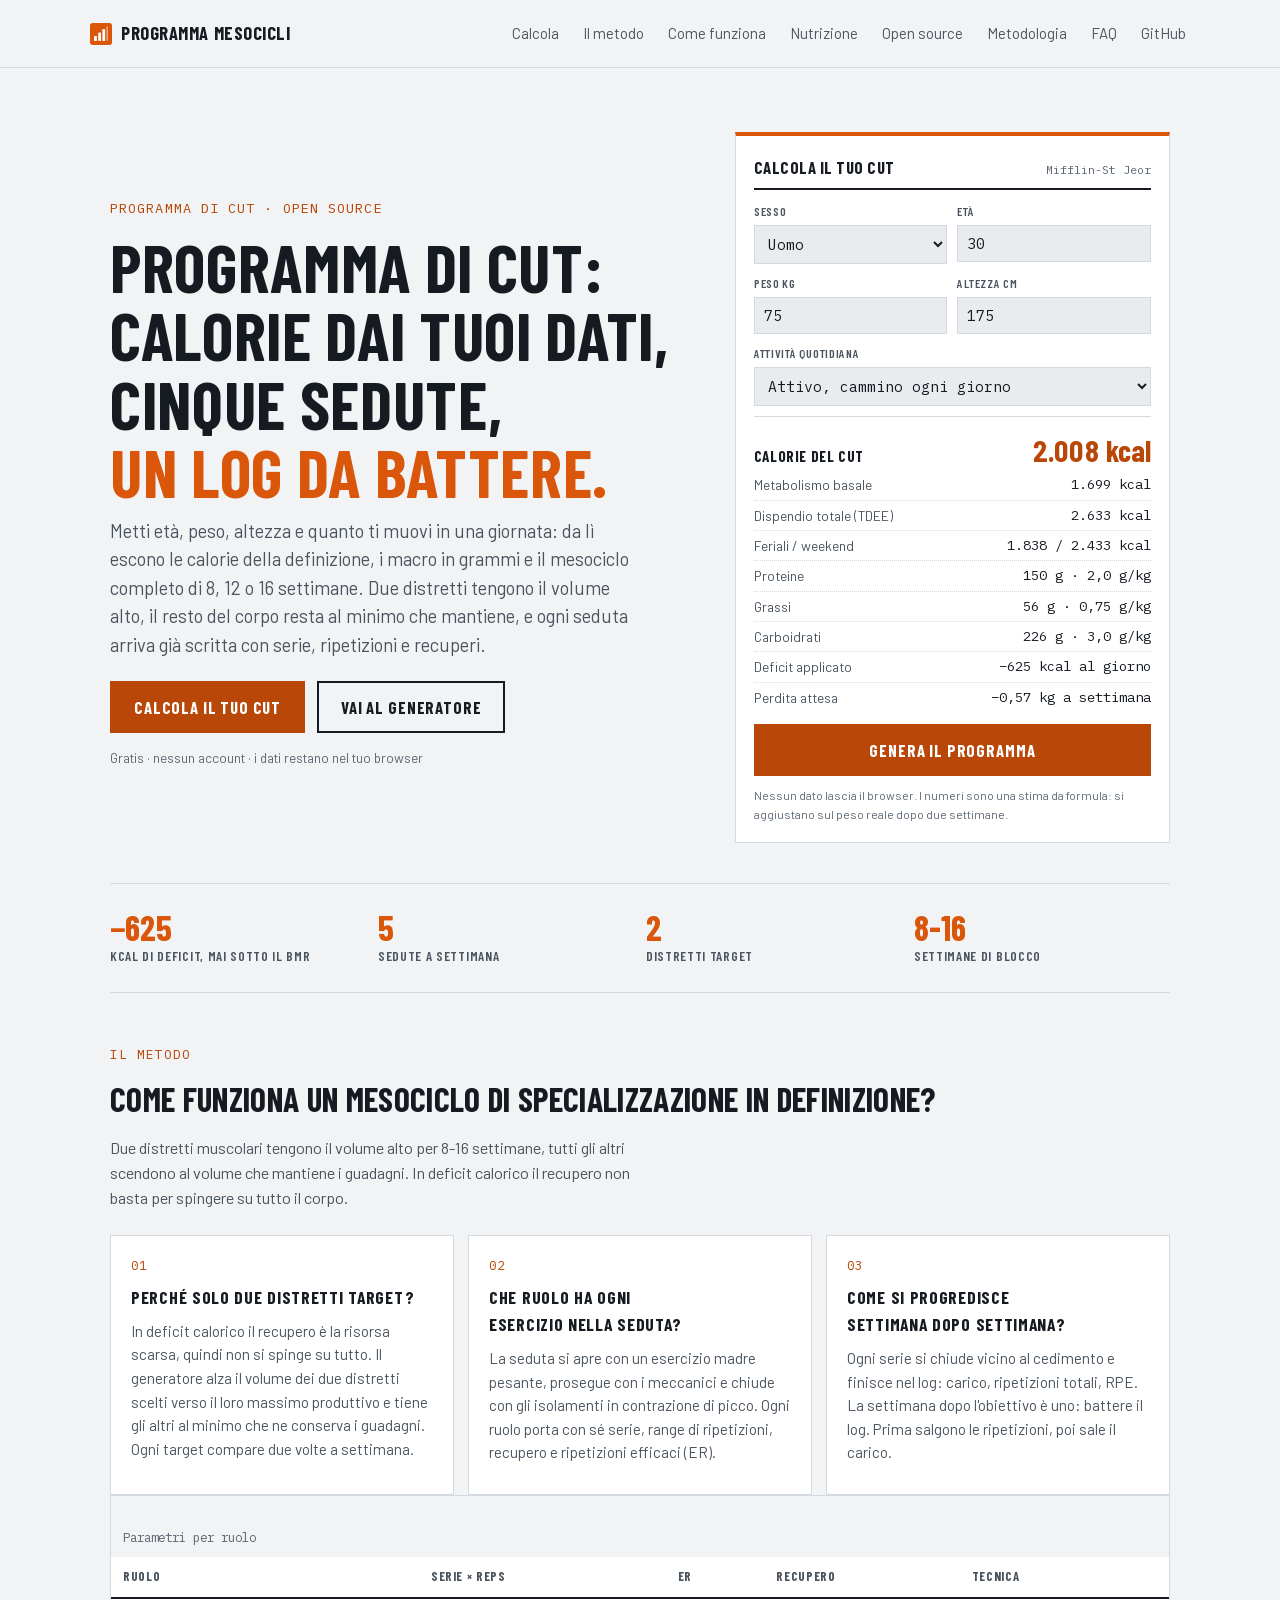
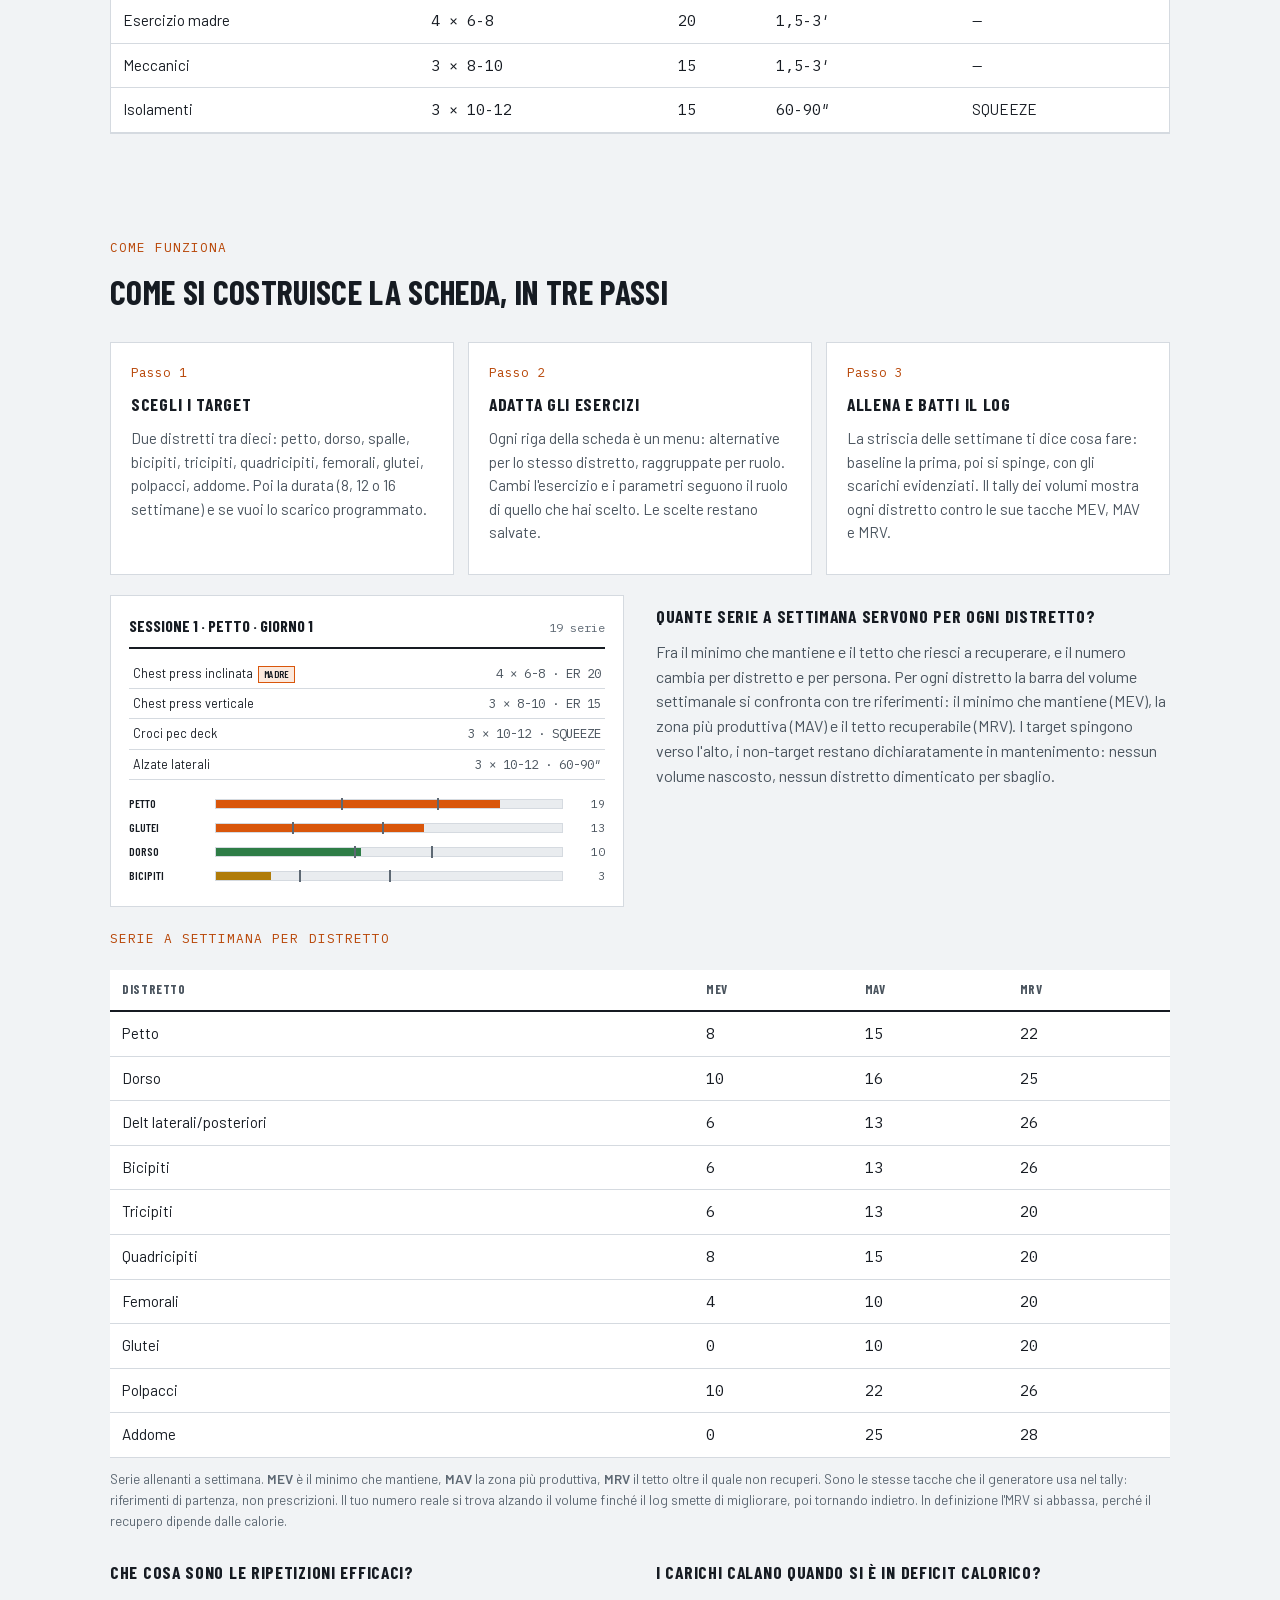
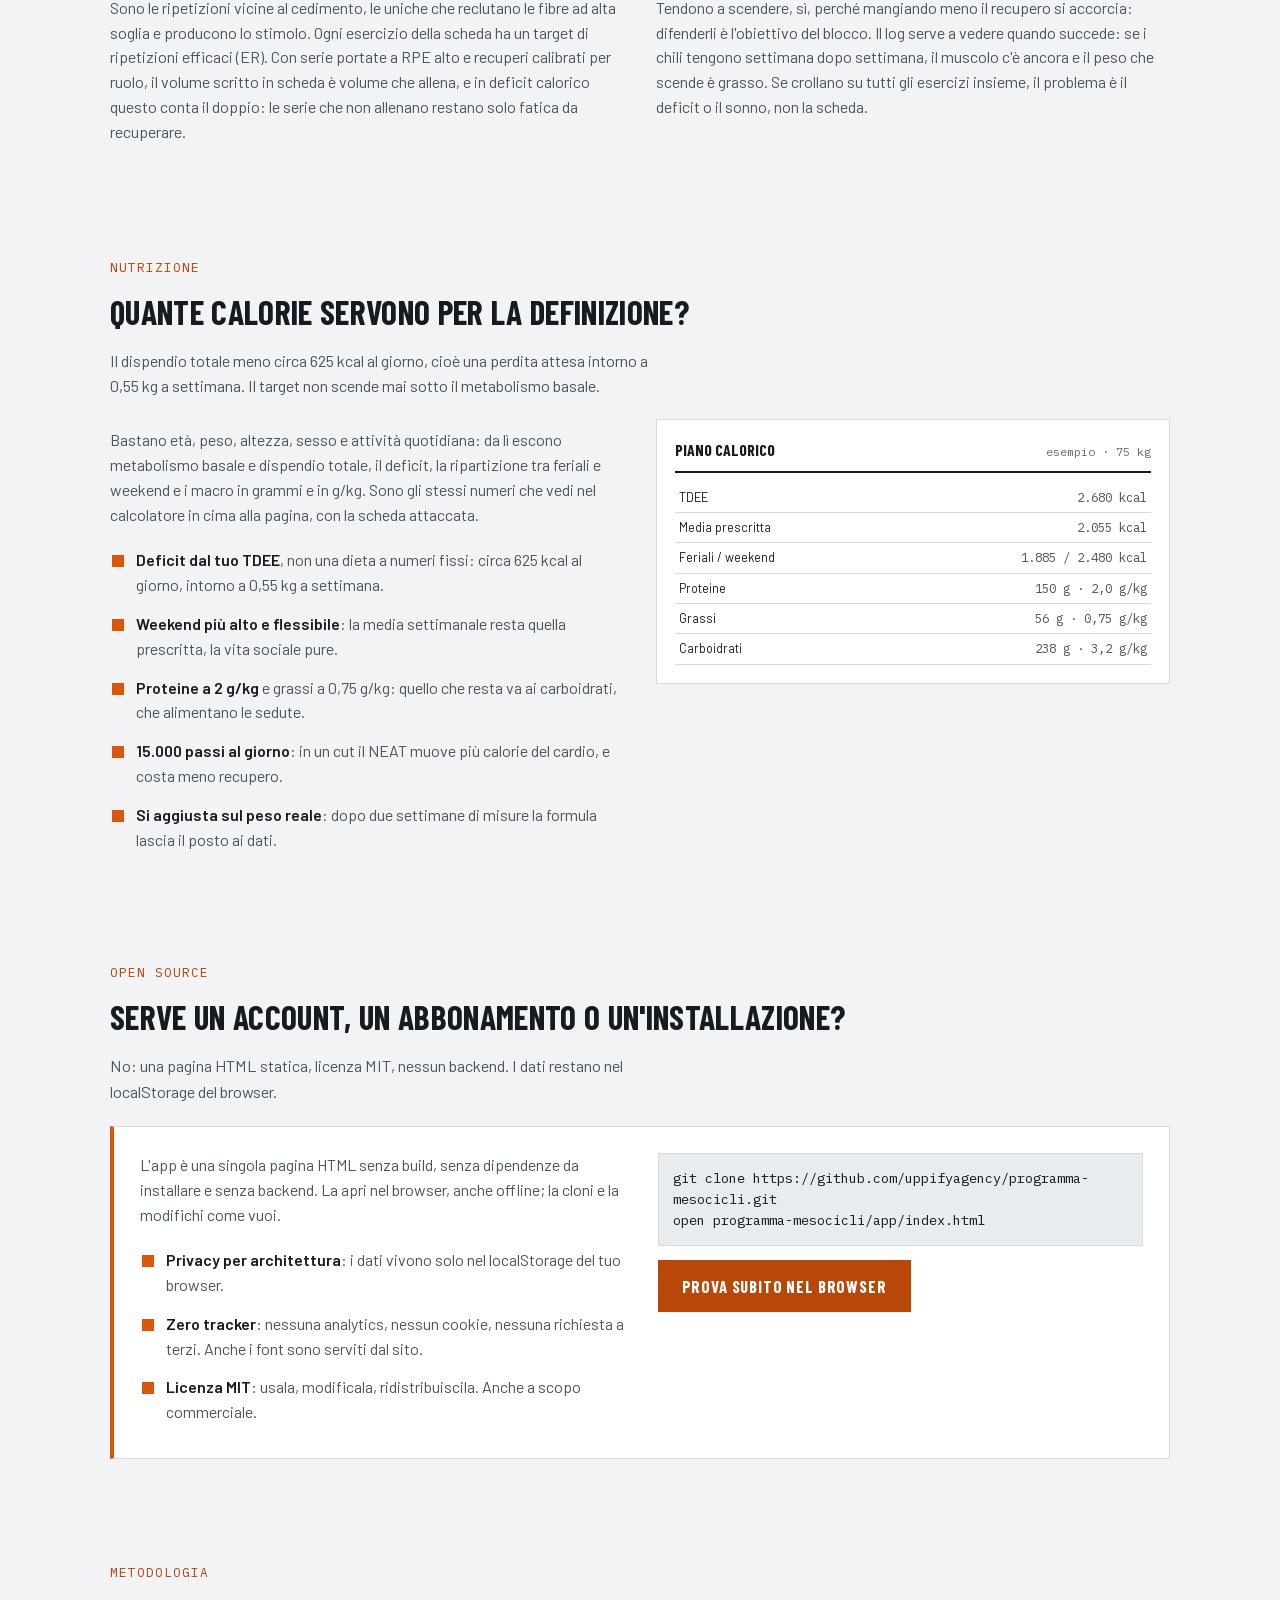
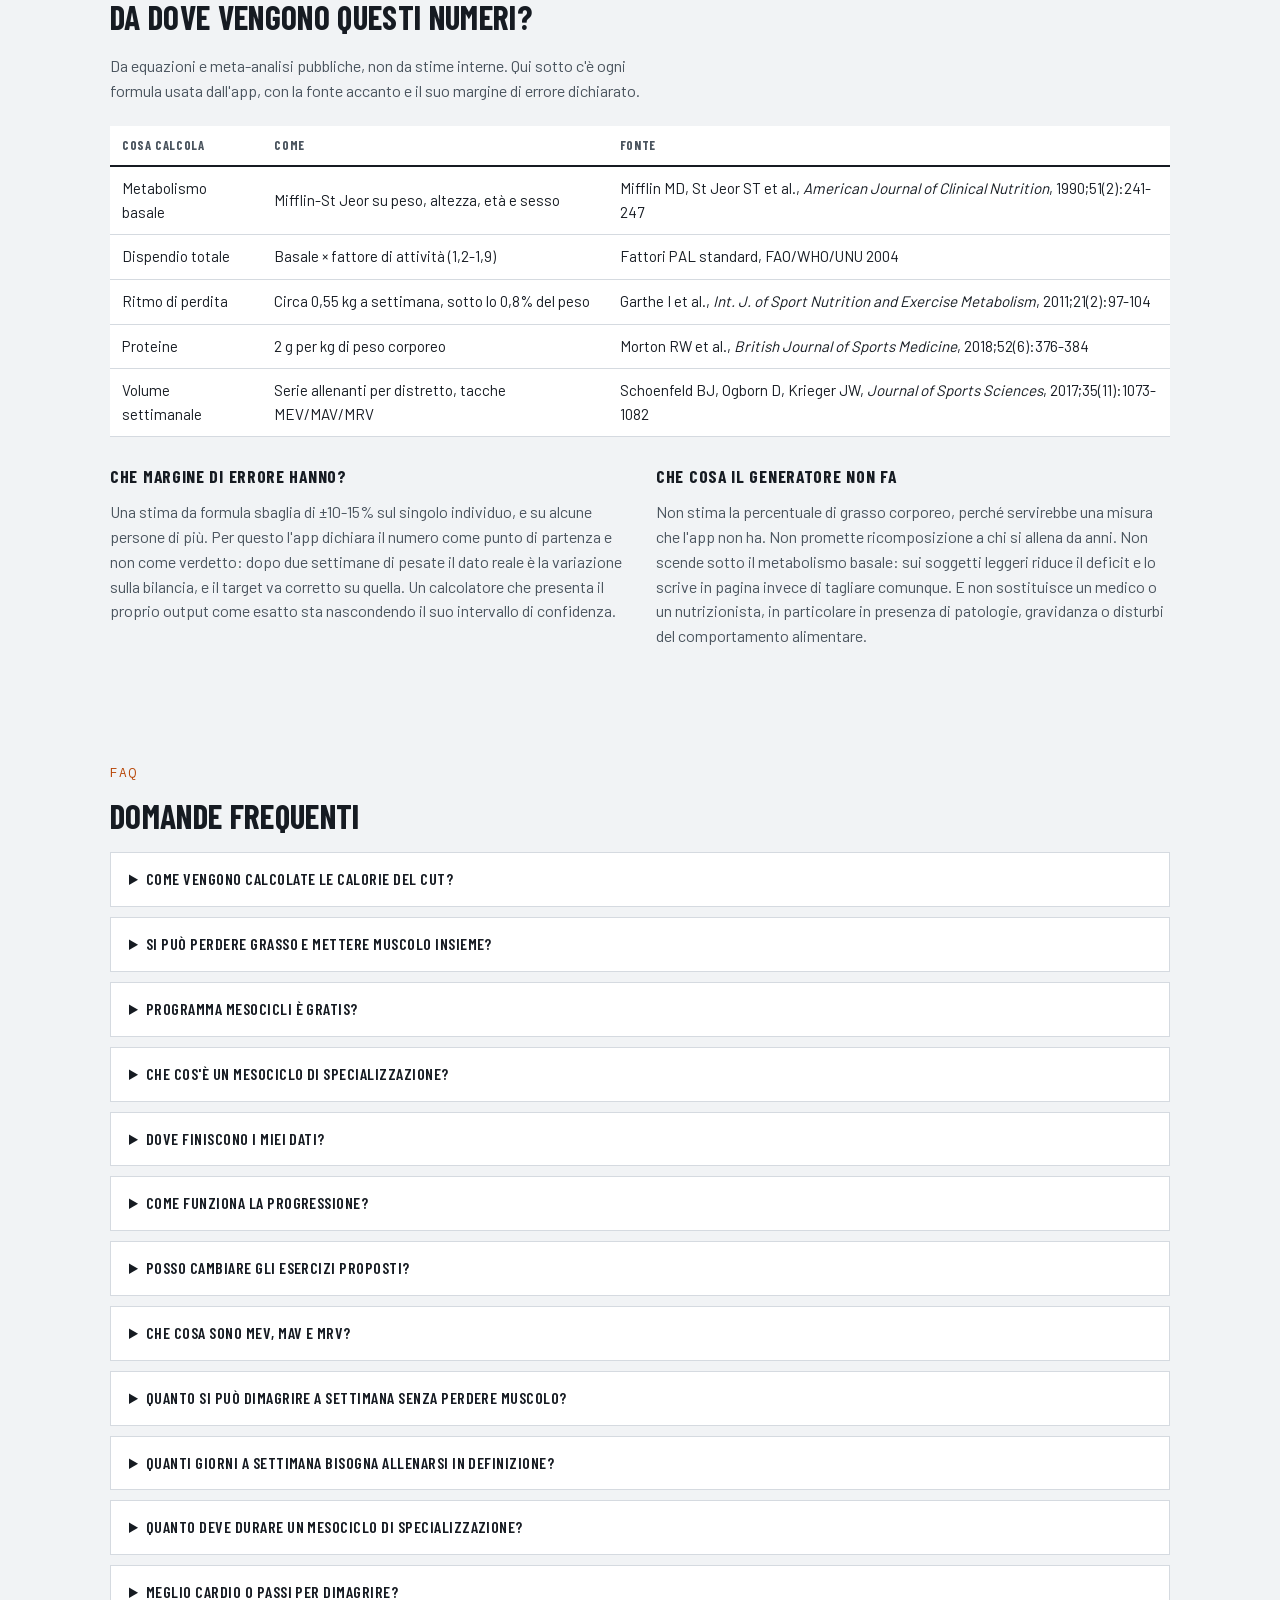
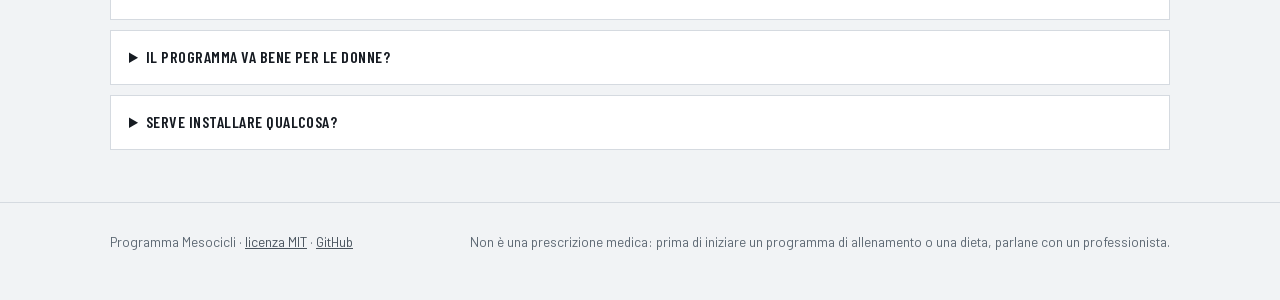
==== commit 4c1b627c: "SEO/GEO: heading-as-question, schema @graph, metodologia con fonti, font self-hosted Tecnica: - font" ====
--- a/index.html
+++ b/index.html
@@ -3,77 +3,400 @@
 <head>
 <meta charset="utf-8">
 <meta name="viewport" content="width=device-width, initial-scale=1">
-<title>Programma Mesocicli · programma di cut con calorie e scheda dai tuoi dati</title>
-<meta name="description" content="Inserisci eta, peso, altezza e attivita: calcoli le calorie del cut e ottieni il mesociclo completo, 5 sedute a settimana con esercizi intercambiabili, volumi e macro. Gratis, open source, senza account.">
-<link rel="canonical" href="https://uppifyagency.github.io/programma-mesocicli/">
+<title>Programma di cut: calorie, macro e scheda in 5 sedute | Programma Mesocicli</title>
+<meta name="description" content="Calcola le calorie della definizione da età, peso, altezza e attività, poi genera il mesociclo: 8-16 settimane, 5 sedute, due distretti target, volumi contro MEV/MAV/MRV. Gratis, senza account.">
+<link rel="canonical" href="https://programma-mesocicli.vercel.app/">
+<meta name="robots" content="index,follow,max-snippet:-1,max-image-preview:large,max-video-preview:-1">
+<meta name="author" content="Programma Mesocicli">
+<link rel="alternate" hreflang="it-IT" href="https://programma-mesocicli.vercel.app/">
+<link rel="alternate" hreflang="x-default" href="https://programma-mesocicli.vercel.app/">
 <meta name="theme-color" media="(prefers-color-scheme: light)" content="#F1F3F5">
 <meta name="theme-color" media="(prefers-color-scheme: dark)" content="#13171C">
 <meta property="og:type" content="website">
 <meta property="og:site_name" content="Programma Mesocicli">
-<meta property="og:title" content="Programma Mesocicli · il tuo cut, calcolato e programmato">
-<meta property="og:description" content="Eta, peso, altezza, attivita: calorie del cut, macro e mesociclo di specializzazione in cinque sedute. Open source, senza account.">
-<meta property="og:url" content="https://uppifyagency.github.io/programma-mesocicli/">
-<meta property="og:image" content="https://uppifyagency.github.io/programma-mesocicli/assets/og.png">
+<meta property="og:title" content="Programma di cut: calorie, macro e scheda in 5 sedute">
+<meta property="og:description" content="Età, peso, altezza, attività: calorie della definizione, macro e mesociclo di specializzazione in cinque sedute. Open source, senza account.">
+<meta property="og:url" content="https://programma-mesocicli.vercel.app/">
+<meta property="og:image" content="https://programma-mesocicli.vercel.app/assets/og.png">
 <meta property="og:image:width" content="1200">
 <meta property="og:image:height" content="630">
 <meta property="og:image:alt" content="Programma Mesocicli: calorie del cut dai tuoi dati, due distretti target, cinque sedute">
 <meta property="og:locale" content="it_IT">
 <meta name="twitter:card" content="summary_large_image">
-<meta name="twitter:title" content="Programma Mesocicli">
-<meta name="twitter:description" content="Calorie del cut dai tuoi dati piu il mesociclo di specializzazione: 5 sedute, esercizi intercambiabili, volumi e macro.">
-<meta name="twitter:image" content="https://uppifyagency.github.io/programma-mesocicli/assets/og.png">
+<meta name="twitter:title" content="Programma di cut: calorie, macro e scheda in 5 sedute">
+<meta name="twitter:description" content="Calorie della definizione dai tuoi dati più il mesociclo di specializzazione: 5 sedute, esercizi intercambiabili, volumi e macro.">
+<meta name="twitter:image" content="https://programma-mesocicli.vercel.app/assets/og.png">
 <link rel="icon" href="assets/favicon.svg" type="image/svg+xml">
 <link rel="apple-touch-icon" href="assets/apple-touch-icon.png">
-<link rel="preconnect" href="https://fonts.googleapis.com">
-<link rel="preconnect" href="https://fonts.gstatic.com" crossorigin>
-<link rel="stylesheet" href="https://fonts.googleapis.com/css2?family=Barlow+Condensed:wght@600;700&family=Barlow:wght@400;600&family=IBM+Plex+Mono:wght@400;600&display=swap">
 <script type="application/ld+json">
 {
   "@context": "https://schema.org",
-  "@type": "WebApplication",
-  "name": "Programma Mesocicli",
-  "url": "https://uppifyagency.github.io/programma-mesocicli/",
-  "applicationCategory": "HealthApplication",
-  "operatingSystem": "Web",
-  "inLanguage": "it",
-  "offers": {"@type": "Offer", "price": "0", "priceCurrency": "EUR"},
-  "license": "https://github.com/uppifyagency/programma-mesocicli/blob/main/LICENSE",
-  "featureList": [
-    "Calcolo di metabolismo basale e dispendio energetico da eta, peso, altezza, sesso e attivita",
-    "Calorie del cut con deficit calibrato e ripartizione tra feriali e weekend",
-    "Macronutrienti in grammi e in g/kg",
-    "Mesociclo di 8, 12 o 16 settimane con due distretti target",
-    "Cinque sedute a settimana con esercizi alternativi per ogni ruolo",
-    "Volumi settimanali per distretto con riferimenti MEV, MAV e MRV"
-  ],
-  "description": "Programma di cut: dai tuoi dati calcola le calorie e i macro della definizione e genera il mesociclo di specializzazione, cinque sedute a settimana con esercizi intercambiabili e volumi di riferimento."
-}
-</script>
-<script type="application/ld+json">
-{
-  "@context": "https://schema.org",
-  "@type": "FAQPage",
-  "mainEntity": [
-    {"@type": "Question", "name": "Come calcola le calorie del cut?",
-     "acceptedAnswer": {"@type": "Answer", "text": "Dal metabolismo basale con la formula Mifflin-St Jeor su eta, peso, altezza e sesso, moltiplicato per il fattore di attivita quotidiana. Dal dispendio totale sottrae circa 625 kcal al giorno, che corrisponde a una perdita attesa intorno a 0,55 kg a settimana. La media settimanale resta quella prescritta: i giorni feriali stanno piu bassi e il weekend piu alto."}},
-    {"@type": "Question", "name": "Si puo perdere grasso e allenare l'ipertrofia insieme?",
-     "acceptedAnswer": {"@type": "Answer", "text": "In deficit calorico la crescita muscolare rallenta o si ferma, quindi il volume alto viene concentrato su due soli distretti mentre gli altri restano al minimo che mantiene i guadagni. In un cut l'obiettivo realistico e conservare la massa magra, con margini di crescita reali solo per chi si allena da poco o riparte dopo una pausa."}},
-    {"@type": "Question", "name": "Programma Mesocicli è gratis?",
-     "acceptedAnswer": {"@type": "Answer", "text": "Sì. È un progetto open source con licenza MIT: l'app è gratuita, senza account, senza pubblicità e senza raccolta dati. Il codice è su GitHub."}},
-    {"@type": "Question", "name": "Che cos'è un mesociclo di specializzazione?",
-     "acceptedAnswer": {"@type": "Answer", "text": "Un blocco di 8-16 settimane in cui il volume di allenamento si concentra su due distretti muscolari scelti (i target), mentre tutti gli altri scendono a un volume di mantenimento."}},
-    {"@type": "Question", "name": "Dove finiscono i miei dati?",
-     "acceptedAnswer": {"@type": "Answer", "text": "Restano nel tuo browser (localStorage). L'app non ha backend, non invia nulla a nessun server e funziona anche offline dopo il primo caricamento."}},
-    {"@type": "Question", "name": "Come funziona la progressione?",
-     "acceptedAnswer": {"@type": "Answer", "text": "Double progression sul log: registri carico, ripetizioni totali e RPE di ogni esercizio; la settimana dopo cerchi di battere il log, aumentando le ripetizioni a parità di carico e poi il carico quando superi il range."}},
-    {"@type": "Question", "name": "Posso cambiare gli esercizi proposti?",
-     "acceptedAnswer": {"@type": "Answer", "text": "Sì. Ogni riga della scheda è un menu con alternative per lo stesso distretto, raggruppate per ruolo (madre, meccanici, isolamento). I parametri si adattano al ruolo dell'esercizio scelto."}},
-    {"@type": "Question", "name": "Serve installare qualcosa?",
-     "acceptedAnswer": {"@type": "Answer", "text": "No. È una pagina web statica: si apre nel browser, anche da file locale. Puoi clonare il repository e aprire app/index.html senza build né dipendenze."}}
+  "@graph": [
+    {
+      "@type": "Organization",
+      "@id": "https://programma-mesocicli.vercel.app/#organization",
+      "name": "Programma Mesocicli",
+      "url": "https://programma-mesocicli.vercel.app/",
+      "sameAs": [
+        "https://github.com/uppifyagency/programma-mesocicli"
+      ],
+      "logo": {
+        "@type": "ImageObject",
+        "url": "https://programma-mesocicli.vercel.app/assets/og.png",
+        "width": 1200,
+        "height": 630
+      }
+    },
+    {
+      "@type": "WebSite",
+      "@id": "https://programma-mesocicli.vercel.app/#website",
+      "url": "https://programma-mesocicli.vercel.app/",
+      "name": "Programma Mesocicli",
+      "inLanguage": "it-IT",
+      "publisher": {
+        "@id": "https://programma-mesocicli.vercel.app/#organization"
+      },
+      "description": "Calcolatore delle calorie della definizione e generatore di mesocicli di specializzazione. Open source, senza account."
+    },
+    {
+      "@type": "WebPage",
+      "@id": "https://programma-mesocicli.vercel.app/#webpage",
+      "url": "https://programma-mesocicli.vercel.app/",
+      "name": "Programma di cut: calorie, macro e scheda in 5 sedute",
+      "isPartOf": {
+        "@id": "https://programma-mesocicli.vercel.app/#website"
+      },
+      "inLanguage": "it-IT",
+      "datePublished": "2026-08-23",
+      "dateModified": "2026-08-26",
+      "primaryImageOfPage": {
+        "@type": "ImageObject",
+        "url": "https://programma-mesocicli.vercel.app/assets/og.png"
+      },
+      "mainEntity": {
+        "@id": "https://programma-mesocicli.vercel.app/#app"
+      },
+      "about": [
+        {
+          "@type": "Thing",
+          "name": "Definizione muscolare",
+          "sameAs": "https://it.wikipedia.org/wiki/Culturismo"
+        },
+        {
+          "@type": "Thing",
+          "name": "Deficit calorico",
+          "sameAs": "https://it.wikipedia.org/wiki/Metabolismo_basale"
+        },
+        {
+          "@type": "Thing",
+          "name": "Periodizzazione dell'allenamento",
+          "sameAs": "https://it.wikipedia.org/wiki/Allenamento_con_i_pesi"
+        }
+      ],
+      "mentions": [
+        {
+          "@type": "Thing",
+          "name": "Equazione di Mifflin-St Jeor"
+        },
+        {
+          "@type": "Thing",
+          "name": "Volume minimo efficace (MEV)"
+        },
+        {
+          "@type": "Thing",
+          "name": "Volume adattativo massimo (MAV)"
+        },
+        {
+          "@type": "Thing",
+          "name": "Volume massimo recuperabile (MRV)"
+        },
+        {
+          "@type": "Thing",
+          "name": "Ripetizioni efficaci"
+        },
+        {
+          "@type": "Thing",
+          "name": "NEAT"
+        }
+      ],
+      "citation": [
+        {
+          "@type": "ScholarlyArticle",
+          "name": "A new predictive equation for resting energy expenditure in healthy individuals",
+          "datePublished": "1990",
+          "isPartOf": {
+            "@type": "Periodical",
+            "name": "American Journal of Clinical Nutrition"
+          }
+        },
+        {
+          "@type": "ScholarlyArticle",
+          "name": "Dose-response relationship between weekly resistance training volume and increases in muscle mass",
+          "datePublished": "2017",
+          "isPartOf": {
+            "@type": "Periodical",
+            "name": "Journal of Sports Sciences"
+          }
+        },
+        {
+          "@type": "ScholarlyArticle",
+          "name": "A systematic review, meta-analysis and meta-regression of the effect of protein supplementation on resistance training-induced gains in muscle mass and strength",
+          "datePublished": "2018",
+          "isPartOf": {
+            "@type": "Periodical",
+            "name": "British Journal of Sports Medicine"
+          }
+        },
+        {
+          "@type": "ScholarlyArticle",
+          "name": "Effect of two different weight-loss rates on body composition and strength and power-related performance in elite athletes",
+          "datePublished": "2011",
+          "isPartOf": {
+            "@type": "Periodical",
+            "name": "International Journal of Sport Nutrition and Exercise Metabolism"
+          }
+        }
+      ],
+      "speakable": {
+        "@type": "SpeakableSpecification",
+        "cssSelector": [
+          ".lead-a",
+          "#h-metodo",
+          "#h-nutrizione"
+        ]
+      },
+      "breadcrumb": {
+        "@id": "https://programma-mesocicli.vercel.app/#breadcrumb"
+      }
+    },
+    {
+      "@type": "BreadcrumbList",
+      "@id": "https://programma-mesocicli.vercel.app/#breadcrumb",
+      "itemListElement": [
+        {
+          "@type": "ListItem",
+          "position": 1,
+          "name": "Programma Mesocicli",
+          "item": "https://programma-mesocicli.vercel.app/"
+        }
+      ]
+    },
+    {
+      "@type": [
+        "SoftwareApplication",
+        "WebApplication"
+      ],
+      "@id": "https://programma-mesocicli.vercel.app/#app",
+      "name": "Programma Mesocicli",
+      "url": "https://programma-mesocicli.vercel.app/app/",
+      "installUrl": "https://programma-mesocicli.vercel.app/app/",
+      "applicationCategory": "HealthApplication",
+      "applicationSubCategory": "Fitness",
+      "operatingSystem": "Qualsiasi browser web",
+      "browserRequirements": "Richiede JavaScript",
+      "inLanguage": "it-IT",
+      "isAccessibleForFree": true,
+      "offers": {
+        "@type": "Offer",
+        "price": "0",
+        "priceCurrency": "EUR",
+        "availability": "https://schema.org/InStock"
+      },
+      "license": "https://github.com/uppifyagency/programma-mesocicli/blob/main/LICENSE",
+      "codeRepository": "https://github.com/uppifyagency/programma-mesocicli",
+      "publisher": {
+        "@id": "https://programma-mesocicli.vercel.app/#organization"
+      },
+      "dateModified": "2026-08-26",
+      "featureList": [
+        "Calcolo di metabolismo basale e dispendio energetico da età, peso, altezza, sesso e attività quotidiana",
+        "Calorie della definizione con deficit calibrato e ripartizione tra feriali e weekend",
+        "Macronutrienti in grammi e in g/kg",
+        "Mesociclo di 8, 12 o 16 settimane con due distretti target",
+        "Cinque sedute a settimana con esercizi alternativi per ogni ruolo",
+        "Volumi settimanali per distretto confrontati con MEV, MAV e MRV",
+        "Log di allenamento con double progression su carico, ripetizioni e RPE"
+      ],
+      "description": "Genera il mesociclo di specializzazione in definizione: calorie e macro dai tuoi dati, cinque sedute a settimana con serie, ripetizioni e recuperi, volumi confrontati con MEV, MAV e MRV."
+    },
+    {
+      "@type": "HowTo",
+      "@id": "https://programma-mesocicli.vercel.app/#howto",
+      "name": "Come costruire un mesociclo di specializzazione in definizione",
+      "description": "Dai dati corporei alla scheda settimanale in tre passi.",
+      "inLanguage": "it-IT",
+      "totalTime": "PT5M",
+      "tool": [
+        {
+          "@type": "HowToTool",
+          "name": "Programma Mesocicli",
+          "url": "https://programma-mesocicli.vercel.app/app/"
+        }
+      ],
+      "step": [
+        {
+          "@type": "HowToStep",
+          "position": 1,
+          "name": "Calcola le calorie della definizione",
+          "text": "Inserisci sesso, età, peso, altezza e attività quotidiana. L'app calcola il metabolismo basale con Mifflin-St Jeor, lo moltiplica per il fattore di attività e sottrae circa 625 kcal al giorno, senza mai scendere sotto il basale.",
+          "url": "https://programma-mesocicli.vercel.app/#calcola"
+        },
+        {
+          "@type": "HowToStep",
+          "position": 2,
+          "name": "Scegli i due distretti target",
+          "text": "Scegli due distretti fra i dieci disponibili e la durata del blocco (8, 12 o 16 settimane). Il volume dei due target sale verso il massimo produttivo, tutti gli altri restano al volume che mantiene.",
+          "url": "https://programma-mesocicli.vercel.app/app/"
+        },
+        {
+          "@type": "HowToStep",
+          "position": 3,
+          "name": "Adatta gli esercizi e batti il log",
+          "text": "Ogni riga della scheda è un menu di alternative per lo stesso ruolo: cambiando esercizio i parametri seguono il ruolo. Poi si registrano carico, ripetizioni totali e RPE, e la settimana dopo si batte il log: prima più ripetizioni, poi più carico.",
+          "url": "https://programma-mesocicli.vercel.app/app/"
+        }
+      ]
+    },
+    {
+      "@type": "FAQPage",
+      "@id": "https://programma-mesocicli.vercel.app/#faq",
+      "inLanguage": "it-IT",
+      "isPartOf": {
+        "@id": "https://programma-mesocicli.vercel.app/#webpage"
+      },
+      "mainEntity": [
+        {
+          "@type": "Question",
+          "name": "Come vengono calcolate le calorie del cut?",
+          "acceptedAnswer": {
+            "@type": "Answer",
+            "text": "Il metabolismo basale con la formula Mifflin-St Jeor su età, peso, altezza e sesso, moltiplicato per il fattore di attività quotidiana che scegli. Dal dispendio totale l'app sottrae circa 625 kcal al giorno, cioè una perdita attesa intorno a 0,55 kg a settimana. I giorni feriali stanno più bassi e il weekend più alto, ma la media della settimana resta quella prescritta. Ogni formula è una stima: dopo due settimane conta il peso sulla bilancia, non il calcolo."
+          }
+        },
+        {
+          "@type": "Question",
+          "name": "Si può perdere grasso e mettere muscolo insieme?",
+          "acceptedAnswer": {
+            "@type": "Answer",
+            "text": "In deficit calorico la crescita rallenta o si ferma, e per chi si allena da anni l'obiettivo realistico è conservare la massa magra invece di costruirne. Per questo il volume alto va su due soli distretti e non su tutto il corpo: è lì che vale la pena spendere il recupero che il deficit lascia. Chi si allena da poco, riparte dopo una pausa o ha molto grasso da perdere può ancora guadagnare qualcosa."
+          }
+        },
+        {
+          "@type": "Question",
+          "name": "Programma Mesocicli è gratis?",
+          "acceptedAnswer": {
+            "@type": "Answer",
+            "text": "Sì. È un progetto open source con licenza MIT: l'app è gratuita, senza account, senza pubblicità e senza raccolta dati. Il codice è pubblico su GitHub."
+          }
+        },
+        {
+          "@type": "Question",
+          "name": "Che cos'è un mesociclo di specializzazione?",
+          "acceptedAnswer": {
+            "@type": "Answer",
+            "text": "Un blocco di 8-16 settimane in cui il volume di allenamento si concentra su due distretti muscolari scelti (i target), mentre tutti gli altri scendono a un volume di mantenimento. Finito il blocco, si cambiano i target."
+          }
+        },
+        {
+          "@type": "Question",
+          "name": "Dove finiscono i miei dati?",
+          "acceptedAnswer": {
+            "@type": "Answer",
+            "text": "Restano nel tuo browser (localStorage). L'app non ha backend e non invia nulla a nessun server: peso, età e scelte di configurazione non lasciano mai il tuo dispositivo."
+          }
+        },
+        {
+          "@type": "Question",
+          "name": "Come funziona la progressione?",
+          "acceptedAnswer": {
+            "@type": "Answer",
+            "text": "Double progression sul log: registri carico, ripetizioni totali e RPE di ogni esercizio. La settimana dopo cerchi di battere il log: più ripetizioni a parità di carico, e quando sfori il range in alto aumenti il carico."
+          }
+        },
+        {
+          "@type": "Question",
+          "name": "Posso cambiare gli esercizi proposti?",
+          "acceptedAnswer": {
+            "@type": "Answer",
+            "text": "Sì. Ogni riga della scheda è un menu con alternative per lo stesso distretto, raggruppate per ruolo (madre, meccanici, isolamento). Reps, ER, recupero e tecnica si adattano al ruolo dell'esercizio che scegli."
+          }
+        },
+        {
+          "@type": "Question",
+          "name": "Che cosa sono MEV, MAV e MRV?",
+          "acceptedAnswer": {
+            "@type": "Answer",
+            "text": "Sono tre soglie di volume settimanale, misurate in serie allenanti per distretto. Il MEV (volume minimo efficace) è il minimo che mantiene quello che hai già; il MAV (volume adattativo massimo) è la fascia in cui la crescita è più produttiva; l'MRV (volume massimo recuperabile) è il tetto oltre il quale accumuli fatica senza ricavarne stimolo. Non sono numeri universali: variano per distretto, per persona e per quanto stai mangiando. In definizione l'MRV si abbassa, perché il recupero dipende anche dalle calorie."
+          }
+        },
+        {
+          "@type": "Question",
+          "name": "Quanto si può dimagrire a settimana senza perdere muscolo?",
+          "acceptedAnswer": {
+            "@type": "Answer",
+            "text": "Intorno allo 0,5-0,8% del peso corporeo a settimana è il ritmo che la maggior parte delle persone regge senza intaccare la massa magra: su 75 kg significa circa 0,4-0,6 kg. Il generatore usa un deficit di circa 625 kcal al giorno, che corrisponde a circa 0,55 kg a settimana. Più veloce di così e i primi segnali sono i carichi che crollano nel log e la fame che diventa ingestibile."
+          }
+        },
+        {
+          "@type": "Question",
+          "name": "Quanti giorni a settimana bisogna allenarsi in definizione?",
+          "acceptedAnswer": {
+            "@type": "Answer",
+            "text": "Cinque sedute a settimana è la frequenza su cui è costruito il generatore: permette di allenare i due distretti target due volte ciascuno e di tenere tutti gli altri sopra il volume di mantenimento. Meno sedute non rendono impossibile un cut, ma comprimono il volume in sessioni più lunghe e più difficili da recuperare quando si mangia poco."
+          }
+        },
+        {
+          "@type": "Question",
+          "name": "Quanto deve durare un mesociclo di specializzazione?",
+          "acceptedAnswer": {
+            "@type": "Answer",
+            "text": "Da 8 a 16 settimane, con gli scarichi dentro. Sotto le 8 settimane il volume accumulato è troppo poco perché la specializzazione si veda; oltre le 16 la fatica si accumula più in fretta di quanto il deficit permetta di smaltirla. Finito il blocco si cambiano i due target, così ogni distretto ha il suo turno nell'arco dell'anno."
+          }
+        },
+        {
+          "@type": "Question",
+          "name": "Meglio cardio o passi per dimagrire?",
+          "acceptedAnswer": {
+            "@type": "Answer",
+            "text": "I passi, nella maggior parte dei casi. Il NEAT (l'attività non sportiva della giornata) muove più calorie del cardio strutturato e costa molto meno recupero, che in deficit è la risorsa scarsa. Il piano di riferimento è 15.000 passi al giorno. Il cardio non è vietato: semplicemente compete con l'allenamento con i pesi per lo stesso recupero."
+          }
+        },
+        {
+          "@type": "Question",
+          "name": "Il programma va bene per le donne?",
+          "acceptedAnswer": {
+            "@type": "Answer",
+            "text": "Sì. Il calcolo di metabolismo basale e dispendio usa la formula Mifflin-St Jeor con il coefficiente per sesso, quindi calorie e macro escono tarati sui tuoi dati. La struttura dell'allenamento non cambia: cambiano i distretti che sceglierai come target, e glutei e femorali sono fra i dieci disponibili."
+          }
+        },
+        {
+          "@type": "Question",
+          "name": "Serve installare qualcosa?",
+          "acceptedAnswer": {
+            "@type": "Answer",
+            "text": "No. È una pagina statica: si apre nel browser da questo sito o da file locale. Per lo sviluppo basta clonare il repository e aprire app/index.html: niente build, niente dipendenze."
+          }
+        }
+      ]
+    }
   ]
 }
 </script>
+<link rel="preload" href="assets/fonts/barlow-condensed-700-latin.woff2" as="font" type="font/woff2" crossorigin>
+<link rel="preload" href="assets/fonts/barlow-400-latin.woff2" as="font" type="font/woff2" crossorigin>
 <style>
+@font-face { font-family: 'Barlow'; font-style: normal; font-weight: 400; font-display: swap; src: url(assets/fonts/barlow-400-latin-ext.woff2) format('woff2'); unicode-range: U+0100-02BA, U+02BD-02C5, U+02C7-02CC, U+02CE-02D7, U+02DD-02FF, U+0304, U+0308, U+0329, U+1D00-1DBF, U+1E00-1E9F, U+1EF2-1EFF, U+2020, U+20A0-20AB, U+20AD-20C0, U+2113, U+2C60-2C7F, U+A720-A7FF; }
+@font-face { font-family: 'Barlow'; font-style: normal; font-weight: 400; font-display: swap; src: url(assets/fonts/barlow-400-latin.woff2) format('woff2'); unicode-range: U+0000-00FF, U+0131, U+0152-0153, U+02BB-02BC, U+02C6, U+02DA, U+02DC, U+0304, U+0308, U+0329, U+2000-206F, U+20AC, U+2122, U+2191, U+2193, U+2212, U+2215, U+FEFF, U+FFFD; }
+@font-face { font-family: 'Barlow'; font-style: normal; font-weight: 600; font-display: swap; src: url(assets/fonts/barlow-600-latin-ext.woff2) format('woff2'); unicode-range: U+0100-02BA, U+02BD-02C5, U+02C7-02CC, U+02CE-02D7, U+02DD-02FF, U+0304, U+0308, U+0329, U+1D00-1DBF, U+1E00-1E9F, U+1EF2-1EFF, U+2020, U+20A0-20AB, U+20AD-20C0, U+2113, U+2C60-2C7F, U+A720-A7FF; }
+@font-face { font-family: 'Barlow'; font-style: normal; font-weight: 600; font-display: swap; src: url(assets/fonts/barlow-600-latin.woff2) format('woff2'); unicode-range: U+0000-00FF, U+0131, U+0152-0153, U+02BB-02BC, U+02C6, U+02DA, U+02DC, U+0304, U+0308, U+0329, U+2000-206F, U+20AC, U+2122, U+2191, U+2193, U+2212, U+2215, U+FEFF, U+FFFD; }
+@font-face { font-family: 'Barlow Condensed'; font-style: normal; font-weight: 600; font-display: swap; src: url(assets/fonts/barlow-condensed-600-latin-ext.woff2) format('woff2'); unicode-range: U+0100-02BA, U+02BD-02C5, U+02C7-02CC, U+02CE-02D7, U+02DD-02FF, U+0304, U+0308, U+0329, U+1D00-1DBF, U+1E00-1E9F, U+1EF2-1EFF, U+2020, U+20A0-20AB, U+20AD-20C0, U+2113, U+2C60-2C7F, U+A720-A7FF; }
+@font-face { font-family: 'Barlow Condensed'; font-style: normal; font-weight: 600; font-display: swap; src: url(assets/fonts/barlow-condensed-600-latin.woff2) format('woff2'); unicode-range: U+0000-00FF, U+0131, U+0152-0153, U+02BB-02BC, U+02C6, U+02DA, U+02DC, U+0304, U+0308, U+0329, U+2000-206F, U+20AC, U+2122, U+2191, U+2193, U+2212, U+2215, U+FEFF, U+FFFD; }
+@font-face { font-family: 'Barlow Condensed'; font-style: normal; font-weight: 700; font-display: swap; src: url(assets/fonts/barlow-condensed-700-latin-ext.woff2) format('woff2'); unicode-range: U+0100-02BA, U+02BD-02C5, U+02C7-02CC, U+02CE-02D7, U+02DD-02FF, U+0304, U+0308, U+0329, U+1D00-1DBF, U+1E00-1E9F, U+1EF2-1EFF, U+2020, U+20A0-20AB, U+20AD-20C0, U+2113, U+2C60-2C7F, U+A720-A7FF; }
+@font-face { font-family: 'Barlow Condensed'; font-style: normal; font-weight: 700; font-display: swap; src: url(assets/fonts/barlow-condensed-700-latin.woff2) format('woff2'); unicode-range: U+0000-00FF, U+0131, U+0152-0153, U+02BB-02BC, U+02C6, U+02DA, U+02DC, U+0304, U+0308, U+0329, U+2000-206F, U+20AC, U+2122, U+2191, U+2193, U+2212, U+2215, U+FEFF, U+FFFD; }
+@font-face { font-family: 'IBM Plex Mono'; font-style: normal; font-weight: 400; font-display: swap; src: url(assets/fonts/ibm-plex-mono-400-latin-ext.woff2) format('woff2'); unicode-range: U+0100-02BA, U+02BD-02C5, U+02C7-02CC, U+02CE-02D7, U+02DD-02FF, U+0304, U+0308, U+0329, U+1D00-1DBF, U+1E00-1E9F, U+1EF2-1EFF, U+2020, U+20A0-20AB, U+20AD-20C0, U+2113, U+2C60-2C7F, U+A720-A7FF; }
+@font-face { font-family: 'IBM Plex Mono'; font-style: normal; font-weight: 400; font-display: swap; src: url(assets/fonts/ibm-plex-mono-400-latin.woff2) format('woff2'); unicode-range: U+0000-00FF, U+0131, U+0152-0153, U+02BB-02BC, U+02C6, U+02DA, U+02DC, U+0304, U+0308, U+0329, U+2000-206F, U+20AC, U+2122, U+2191, U+2193, U+2212, U+2215, U+FEFF, U+FFFD; }
+@font-face { font-family: 'IBM Plex Mono'; font-style: normal; font-weight: 600; font-display: swap; src: url(assets/fonts/ibm-plex-mono-600-latin-ext.woff2) format('woff2'); unicode-range: U+0100-02BA, U+02BD-02C5, U+02C7-02CC, U+02CE-02D7, U+02DD-02FF, U+0304, U+0308, U+0329, U+1D00-1DBF, U+1E00-1E9F, U+1EF2-1EFF, U+2020, U+20A0-20AB, U+20AD-20C0, U+2113, U+2C60-2C7F, U+A720-A7FF; }
+@font-face { font-family: 'IBM Plex Mono'; font-style: normal; font-weight: 600; font-display: swap; src: url(assets/fonts/ibm-plex-mono-600-latin.woff2) format('woff2'); unicode-range: U+0000-00FF, U+0131, U+0152-0153, U+02BB-02BC, U+02C6, U+02DA, U+02DC, U+0304, U+0308, U+0329, U+2000-206F, U+20AC, U+2122, U+2191, U+2193, U+2212, U+2215, U+FEFF, U+FFFD; }
 @font-face{font-family:"Barlow Condensed Fallback";src:local("Arial Narrow");size-adjust:88%;}
 :root{
   --bg:#F1F3F5; --surface:#FFFFFF; --surface2:#E9ECEF; --ink:#161B22; --ink2:#4A545E; --ink3:#5D6873;
@@ -161,6 +484,8 @@
 ul.checks li::before{content:""; position:absolute; left:2px; top:14px; width:12px; height:12px; background:var(--accent);}
 ul.checks li b{color:var(--ink)}
 .oss{background:var(--surface); border:1px solid var(--line); border-left:4px solid var(--accent); padding:26px;}
+.sr-only{position:absolute;width:1px;height:1px;padding:0;margin:-1px;overflow:hidden;clip:rect(0 0 0 0);white-space:nowrap;border:0;}
+.lead-a{color:var(--ink2); font-size:1.02rem; max-width:62ch; margin:10px 0 0;}
 .faq details{background:var(--surface); border:1px solid var(--line); margin-top:10px;}
 .faq summary{cursor:pointer; padding:14px 18px; font-family:"Barlow Condensed","Barlow Condensed Fallback",sans-serif; font-weight:600; text-transform:uppercase; letter-spacing:.03em; font-size:1rem;}
 .faq details[open] summary{border-bottom:1px solid var(--line);}
@@ -204,6 +529,7 @@
       <a href="#come-funziona">Come funziona</a>
       <a href="#nutrizione">Nutrizione</a>
       <a href="#open-source">Open source</a>
+      <a href="#metodologia">Metodologia</a>
       <a href="#faq">FAQ</a>
       <a href="https://github.com/uppifyagency/programma-mesocicli" rel="noopener">GitHub</a>
     </nav>
@@ -216,7 +542,7 @@
   <div class="hero">
     <div>
       <div class="kicker">Programma di cut · open source</div>
-      <h1>Il tuo cut, calcolato e programmato:<br>calorie dai tuoi dati, cinque sedute,<br><span style="color:var(--accent)">un log da battere.</span></h1>
+      <h1>Programma di cut:<br>calorie dai tuoi dati, cinque sedute,<br><span style="color:var(--accent)">un log da battere.</span></h1>
       <p class="lead">Metti età, peso, altezza e quanto ti muovi in una giornata: da lì escono le calorie della definizione, i macro in grammi e il mesociclo completo di 8, 12 o 16 settimane. Due distretti tengono il volume alto, il resto del corpo resta al minimo che mantiene, e ogni seduta arriva già scritta con serie, ripetizioni e recuperi.</p>
       <div class="cta">
         <a class="btn" href="#calcola">Calcola il tuo cut</a>
@@ -262,21 +588,22 @@
 
   <section id="metodo" aria-labelledby="h-metodo">
     <div class="eyebrow">Il metodo</div>
-    <h2 id="h-metodo">Specializzazione, ruoli, log</h2>
+    <h2 id="h-metodo">Come funziona un mesociclo di specializzazione in definizione?</h2>
+    <p class="lead-a">Due distretti muscolari tengono il volume alto per 8-16 settimane, tutti gli altri scendono al volume che mantiene i guadagni. In deficit calorico il recupero non basta per spingere su tutto il corpo.</p>
     <div class="cards">
       <div class="card">
         <div class="num">01</div>
-        <h3>Due target, il resto in mantenimento</h3>
+        <h3>Perché solo due distretti target?</h3>
         <p>In deficit calorico il recupero è la risorsa scarsa, quindi non si spinge su tutto. Il generatore alza il volume dei due distretti scelti verso il loro massimo produttivo e tiene gli altri al minimo che ne conserva i guadagni. Ogni target compare due volte a settimana.</p>
       </div>
       <div class="card">
         <div class="num">02</div>
-        <h3>Ogni esercizio ha un ruolo</h3>
+        <h3>Che ruolo ha ogni esercizio nella seduta?</h3>
         <p>La seduta si apre con un esercizio madre pesante, prosegue con i meccanici e chiude con gli isolamenti in contrazione di picco. Ogni ruolo porta con sé serie, range di ripetizioni, recupero e ripetizioni efficaci (ER).</p>
       </div>
       <div class="card">
         <div class="num">03</div>
-        <h3>La progressione è il log</h3>
+        <h3>Come si progredisce settimana dopo settimana?</h3>
         <p>Ogni serie si chiude vicino al cedimento e finisce nel log: carico, ripetizioni totali, RPE. La settimana dopo l'obiettivo è uno: battere il log. Prima salgono le ripetizioni, poi sale il carico.</p>
       </div>
     </div>
@@ -296,7 +623,7 @@
 
   <section id="come-funziona" aria-labelledby="h-come">
     <div class="eyebrow">Come funziona</div>
-    <h2 id="h-come">Dalla scelta alla scheda in tre passi</h2>
+    <h2 id="h-come">Come si costruisce la scheda, in tre passi</h2>
     <div class="cards">
       <div class="card">
         <div class="num">Passo 1</div>
@@ -334,29 +661,52 @@
     </div>
       </div>
       <div>
-        <h3 style="margin-top:8px">Volumi con le tacche, non a sensazione</h3>
-        <p style="color:var(--ink2)">Per ogni distretto la barra del volume settimanale si confronta con tre riferimenti: il minimo che mantiene (MEV), la zona più produttiva (MAV) e il tetto recuperabile (MRV). I target spingono verso l'alto, i non-target restano dichiaratamente in mantenimento: nessun volume nascosto, nessun distretto dimenticato per sbaglio.</p>
+        <h3 style="margin-top:8px">Quante serie a settimana servono per ogni distretto?</h3>
+        <p style="color:var(--ink2)">Fra il minimo che mantiene e il tetto che riesci a recuperare, e il numero cambia per distretto e per persona. Per ogni distretto la barra del volume settimanale si confronta con tre riferimenti: il minimo che mantiene (MEV), la zona più produttiva (MAV) e il tetto recuperabile (MRV). I target spingono verso l'alto, i non-target restano dichiaratamente in mantenimento: nessun volume nascosto, nessun distretto dimenticato per sbaglio.</p>
       </div>
     </div>
+
+    <figure style="margin:22px 0 0">
+      <figcaption class="eyebrow" style="margin-bottom:8px">Serie a settimana per distretto</figcaption>
+      <table class="params">
+        <caption class="sr-only">Volumi di riferimento settimanali per distretto: MEV, MAV e MRV in serie allenanti a settimana</caption>
+        <thead><tr><th scope="col">Distretto</th><th scope="col">MEV</th><th scope="col">MAV</th><th scope="col">MRV</th></tr></thead>
+        <tbody>
+        <tr><td>Petto</td><td class="mono">8</td><td class="mono">15</td><td class="mono">22</td></tr>
+        <tr><td>Dorso</td><td class="mono">10</td><td class="mono">16</td><td class="mono">25</td></tr>
+        <tr><td>Delt laterali/posteriori</td><td class="mono">6</td><td class="mono">13</td><td class="mono">26</td></tr>
+        <tr><td>Bicipiti</td><td class="mono">6</td><td class="mono">13</td><td class="mono">26</td></tr>
+        <tr><td>Tricipiti</td><td class="mono">6</td><td class="mono">13</td><td class="mono">20</td></tr>
+        <tr><td>Quadricipiti</td><td class="mono">8</td><td class="mono">15</td><td class="mono">20</td></tr>
+        <tr><td>Femorali</td><td class="mono">4</td><td class="mono">10</td><td class="mono">20</td></tr>
+        <tr><td>Glutei</td><td class="mono">0</td><td class="mono">10</td><td class="mono">20</td></tr>
+        <tr><td>Polpacci</td><td class="mono">10</td><td class="mono">22</td><td class="mono">26</td></tr>
+        <tr><td>Addome</td><td class="mono">0</td><td class="mono">25</td><td class="mono">28</td></tr>
+        </tbody>
+      </table>
+      <p style="color:var(--ink3); font-size:.85rem; margin-top:10px">Serie allenanti a settimana. <b>MEV</b> è il minimo che mantiene, <b>MAV</b> la zona più produttiva, <b>MRV</b> il tetto oltre il quale non recuperi. Sono le stesse tacche che il generatore usa nel tally: riferimenti di partenza, non prescrizioni. Il tuo numero reale si trova alzando il volume finché il log smette di migliorare, poi tornando indietro. In definizione l'MRV si abbassa, perché il recupero dipende dalle calorie.</p>
+    </figure>
+
 
     <div class="split">
       <div>
-        <h3 style="margin-top:8px">Effective reps, non serie a vuoto</h3>
-        <p style="color:var(--ink2)">Ogni esercizio ha un target di ripetizioni efficaci: quelle vicine al cedimento, le uniche che contano davvero. Con serie portate a RPE alto e recuperi calibrati per ruolo, il volume scritto in scheda è volume che allena, e in deficit calorico questo conta il doppio: le serie che non allenano restano solo fatica da recuperare.</p>
+        <h3 style="margin-top:8px">Che cosa sono le ripetizioni efficaci?</h3>
+        <p style="color:var(--ink2)">Sono le ripetizioni vicine al cedimento, le uniche che reclutano le fibre ad alta soglia e producono lo stimolo. Ogni esercizio della scheda ha un target di ripetizioni efficaci (ER). Con serie portate a RPE alto e recuperi calibrati per ruolo, il volume scritto in scheda è volume che allena, e in deficit calorico questo conta il doppio: le serie che non allenano restano solo fatica da recuperare.</p>
       </div>
       <div>
-        <h3 style="margin-top:8px">In deficit il carico va difeso</h3>
-        <p style="color:var(--ink2)">Mangiando meno il recupero si accorcia e i carichi tendono a scendere. Il log serve a vedere quando succede: se i chili tengono settimana dopo settimana, il muscolo c'è ancora e il peso che scende è grasso. Se crollano su tutti gli esercizi insieme, il problema è il deficit o il sonno, non la scheda.</p>
+        <h3 style="margin-top:8px">I carichi calano quando si è in deficit calorico?</h3>
+        <p style="color:var(--ink2)">Tendono a scendere, sì, perché mangiando meno il recupero si accorcia: difenderli è l'obiettivo del blocco. Il log serve a vedere quando succede: se i chili tengono settimana dopo settimana, il muscolo c'è ancora e il peso che scende è grasso. Se crollano su tutti gli esercizi insieme, il problema è il deficit o il sonno, non la scheda.</p>
       </div>
     </div>
   </section>
 
   <section id="nutrizione" aria-labelledby="h-nutrizione">
     <div class="eyebrow">Nutrizione</div>
-    <h2 id="h-nutrizione">Le calorie del cut, dai tuoi numeri</h2>
+    <h2 id="h-nutrizione">Quante calorie servono per la definizione?</h2>
+    <p class="lead-a">Il dispendio totale meno circa 625 kcal al giorno, cioè una perdita attesa intorno a 0,55 kg a settimana. Il target non scende mai sotto il metabolismo basale.</p>
     <div class="split">
       <div>
-        <p style="color:var(--ink2)">Età, peso, altezza, sesso e attività quotidiana bastano: da lì escono metabolismo basale e dispendio totale, il deficit, la ripartizione tra feriali e weekend e i macro in grammi e in g/kg. Sono gli stessi numeri che vedi nel calcolatore in cima alla pagina, con la scheda attaccata.</p>
+        <p style="color:var(--ink2)">Bastano età, peso, altezza, sesso e attività quotidiana: da lì escono metabolismo basale e dispendio totale, il deficit, la ripartizione tra feriali e weekend e i macro in grammi e in g/kg. Sono gli stessi numeri che vedi nel calcolatore in cima alla pagina, con la scheda attaccata.</p>
         <ul class="checks">
           <li><b>Deficit dal tuo TDEE</b>, non una dieta a numeri fissi: circa 625 kcal al giorno, intorno a 0,55 kg a settimana.</li>
           <li><b>Weekend più alto e flessibile</b>: la media settimanale resta quella prescritta, la vita sociale pure.</li>
@@ -381,14 +731,15 @@
 
   <section id="open-source" aria-labelledby="h-oss">
     <div class="eyebrow">Open source</div>
-    <h2 id="h-oss">Un file, nessun server, licenza MIT</h2>
+    <h2 id="h-oss">Serve un account, un abbonamento o un'installazione?</h2>
+    <p class="lead-a">No: una pagina HTML statica, licenza MIT, nessun backend. I dati restano nel localStorage del browser.</p>
     <div class="oss" style="margin-top:22px">
       <div class="split" style="margin-top:0">
         <div>
           <p style="color:var(--ink2); margin-top:0">L'app è una singola pagina HTML senza build, senza dipendenze da installare e senza backend. La apri nel browser, anche offline; la cloni e la modifichi come vuoi.</p>
           <ul class="checks">
             <li><b>Privacy per architettura</b>: i dati vivono solo nel localStorage del tuo browser.</li>
-            <li><b>Zero tracker</b>: nessuna analytics, nessun cookie, nessuna richiesta a terzi oltre ai font.</li>
+            <li><b>Zero tracker</b>: nessuna analytics, nessun cookie, nessuna richiesta a terzi. Anche i font sono serviti dal sito.</li>
             <li><b>Licenza MIT</b>: usala, modificala, ridistribuiscila. Anche a scopo commerciale.</li>
           </ul>
         </div>
@@ -402,6 +753,56 @@
     </div>
   </section>
 
+
+  <section id="metodologia" aria-labelledby="h-metodologia">
+    <div class="eyebrow">Metodologia</div>
+    <h2 id="h-metodologia">Da dove vengono questi numeri?</h2>
+    <p class="lead-a">Da equazioni e meta-analisi pubbliche, non da stime interne. Qui sotto c'è ogni formula usata dall'app, con la fonte accanto e il suo margine di errore dichiarato.</p>
+
+    <table class="params" style="margin-top:22px">
+      <caption class="sr-only">Formule usate dall'app e relative fonti</caption>
+      <thead><tr><th scope="col">Cosa calcola</th><th scope="col">Come</th><th scope="col">Fonte</th></tr></thead>
+      <tbody>
+        <tr>
+          <td>Metabolismo basale</td>
+          <td>Mifflin-St Jeor su peso, altezza, età e sesso</td>
+          <td>Mifflin MD, St Jeor ST et al., <i>American Journal of Clinical Nutrition</i>, 1990;51(2):241-247</td>
+        </tr>
+        <tr>
+          <td>Dispendio totale</td>
+          <td>Basale × fattore di attività (1,2-1,9)</td>
+          <td>Fattori PAL standard, FAO/WHO/UNU 2004</td>
+        </tr>
+        <tr>
+          <td>Ritmo di perdita</td>
+          <td>Circa 0,55 kg a settimana, sotto lo 0,8% del peso</td>
+          <td>Garthe I et al., <i>Int. J. of Sport Nutrition and Exercise Metabolism</i>, 2011;21(2):97-104</td>
+        </tr>
+        <tr>
+          <td>Proteine</td>
+          <td>2 g per kg di peso corporeo</td>
+          <td>Morton RW et al., <i>British Journal of Sports Medicine</i>, 2018;52(6):376-384</td>
+        </tr>
+        <tr>
+          <td>Volume settimanale</td>
+          <td>Serie allenanti per distretto, tacche MEV/MAV/MRV</td>
+          <td>Schoenfeld BJ, Ogborn D, Krieger JW, <i>Journal of Sports Sciences</i>, 2017;35(11):1073-1082</td>
+        </tr>
+      </tbody>
+    </table>
+
+    <div class="split" style="margin-top:26px">
+      <div>
+        <h3>Che margine di errore hanno?</h3>
+        <p style="color:var(--ink2)">Una stima da formula sbaglia di ±10-15% sul singolo individuo, e su alcune persone di più. Per questo l'app dichiara il numero come punto di partenza e non come verdetto: dopo due settimane di pesate il dato reale è la variazione sulla bilancia, e il target va corretto su quella. Un calcolatore che presenta il proprio output come esatto sta nascondendo il suo intervallo di confidenza.</p>
+      </div>
+      <div>
+        <h3>Che cosa il generatore non fa</h3>
+        <p style="color:var(--ink2)">Non stima la percentuale di grasso corporeo, perché servirebbe una misura che l'app non ha. Non promette ricomposizione a chi si allena da anni. Non scende sotto il metabolismo basale: sui soggetti leggeri riduce il deficit e lo scrive in pagina invece di tagliare comunque. E non sostituisce un medico o un nutrizionista, in particolare in presenza di patologie, gravidanza o disturbi del comportamento alimentare.</p>
+      </div>
+    </div>
+  </section>
+
   <section id="faq" class="faq" aria-labelledby="h-faq">
     <div class="eyebrow">FAQ</div>
     <h2 id="h-faq">Domande frequenti</h2>
@@ -432,6 +833,30 @@
     <details>
       <summary>Posso cambiare gli esercizi proposti?</summary>
       <div class="a">Sì. Ogni riga della scheda è un menu con alternative per lo stesso distretto, raggruppate per ruolo (madre, meccanici, isolamento). Reps, ER, recupero e tecnica si adattano al ruolo dell'esercizio che scegli.</div>
+    </details>
+    <details>
+      <summary>Che cosa sono MEV, MAV e MRV?</summary>
+      <div class="a">Sono tre soglie di volume settimanale, misurate in serie allenanti per distretto. Il MEV (volume minimo efficace) è il minimo che mantiene quello che hai già; il MAV (volume adattativo massimo) è la fascia in cui la crescita è più produttiva; l'MRV (volume massimo recuperabile) è il tetto oltre il quale accumuli fatica senza ricavarne stimolo. Non sono numeri universali: variano per distretto, per persona e per quanto stai mangiando. In definizione l'MRV si abbassa, perché il recupero dipende anche dalle calorie.</div>
+    </details>
+    <details>
+      <summary>Quanto si può dimagrire a settimana senza perdere muscolo?</summary>
+      <div class="a">Intorno allo 0,5-0,8% del peso corporeo a settimana è il ritmo che la maggior parte delle persone regge senza intaccare la massa magra: su 75 kg significa circa 0,4-0,6 kg. Il generatore usa un deficit di circa 625 kcal al giorno, che corrisponde a circa 0,55 kg a settimana. Più veloce di così e i primi segnali sono i carichi che crollano nel log e la fame che diventa ingestibile.</div>
+    </details>
+    <details>
+      <summary>Quanti giorni a settimana bisogna allenarsi in definizione?</summary>
+      <div class="a">Cinque sedute a settimana è la frequenza su cui è costruito il generatore: permette di allenare i due distretti target due volte ciascuno e di tenere tutti gli altri sopra il volume di mantenimento. Meno sedute non rendono impossibile un cut, ma comprimono il volume in sessioni più lunghe e più difficili da recuperare quando si mangia poco.</div>
+    </details>
+    <details>
+      <summary>Quanto deve durare un mesociclo di specializzazione?</summary>
+      <div class="a">Da 8 a 16 settimane, con gli scarichi dentro. Sotto le 8 settimane il volume accumulato è troppo poco perché la specializzazione si veda; oltre le 16 la fatica si accumula più in fretta di quanto il deficit permetta di smaltirla. Finito il blocco si cambiano i due target, così ogni distretto ha il suo turno nell'arco dell'anno.</div>
+    </details>
+    <details>
+      <summary>Meglio cardio o passi per dimagrire?</summary>
+      <div class="a">I passi, nella maggior parte dei casi. Il NEAT (l'attività non sportiva della giornata) muove più calorie del cardio strutturato e costa molto meno recupero, che in deficit è la risorsa scarsa. Il piano di riferimento è 15.000 passi al giorno. Il cardio non è vietato: semplicemente compete con l'allenamento con i pesi per lo stesso recupero.</div>
+    </details>
+    <details>
+      <summary>Il programma va bene per le donne?</summary>
+      <div class="a">Sì. Il calcolo di metabolismo basale e dispendio usa la formula Mifflin-St Jeor con il coefficiente per sesso, quindi calorie e macro escono tarati sui tuoi dati. La struttura dell'allenamento non cambia: cambiano i distretti che sceglierai come target, e glutei e femorali sono fra i dieci disponibili.</div>
     </details>
     <details>
       <summary>Serve installare qualcosa?</summary>
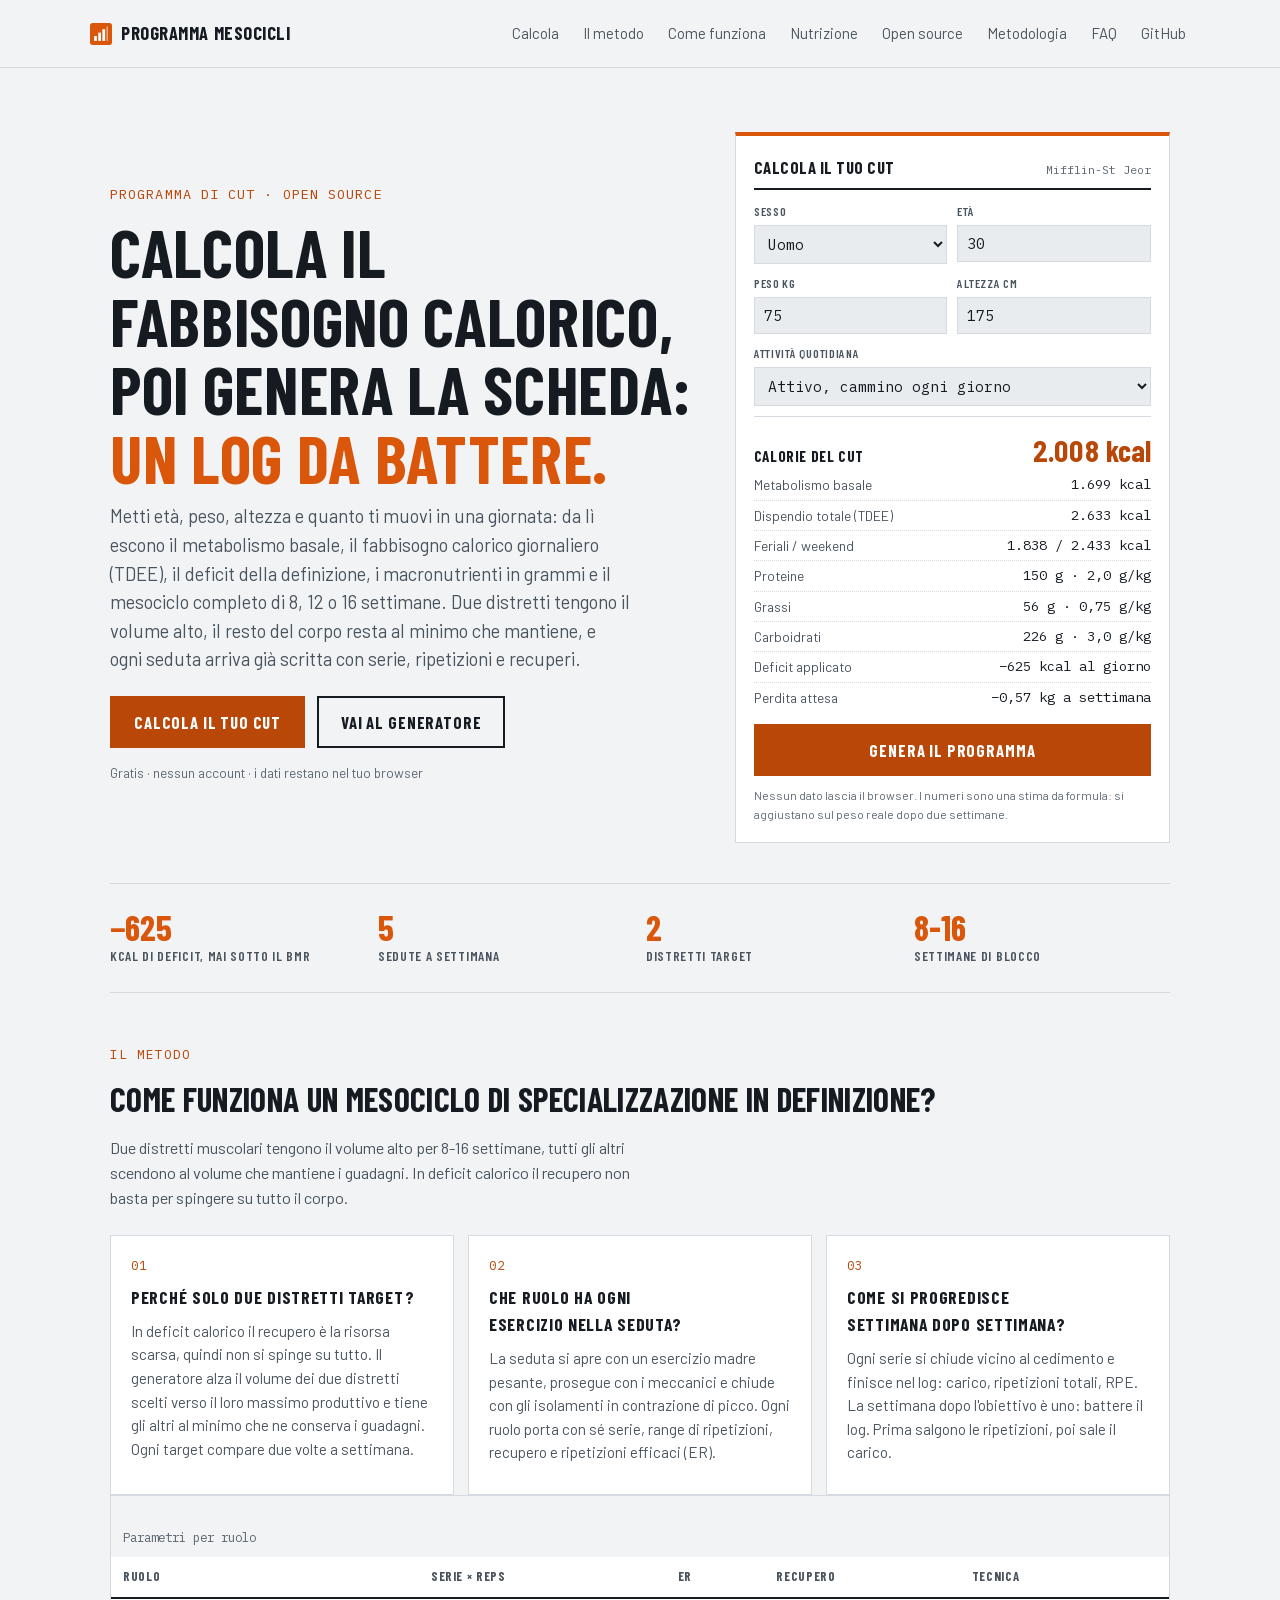
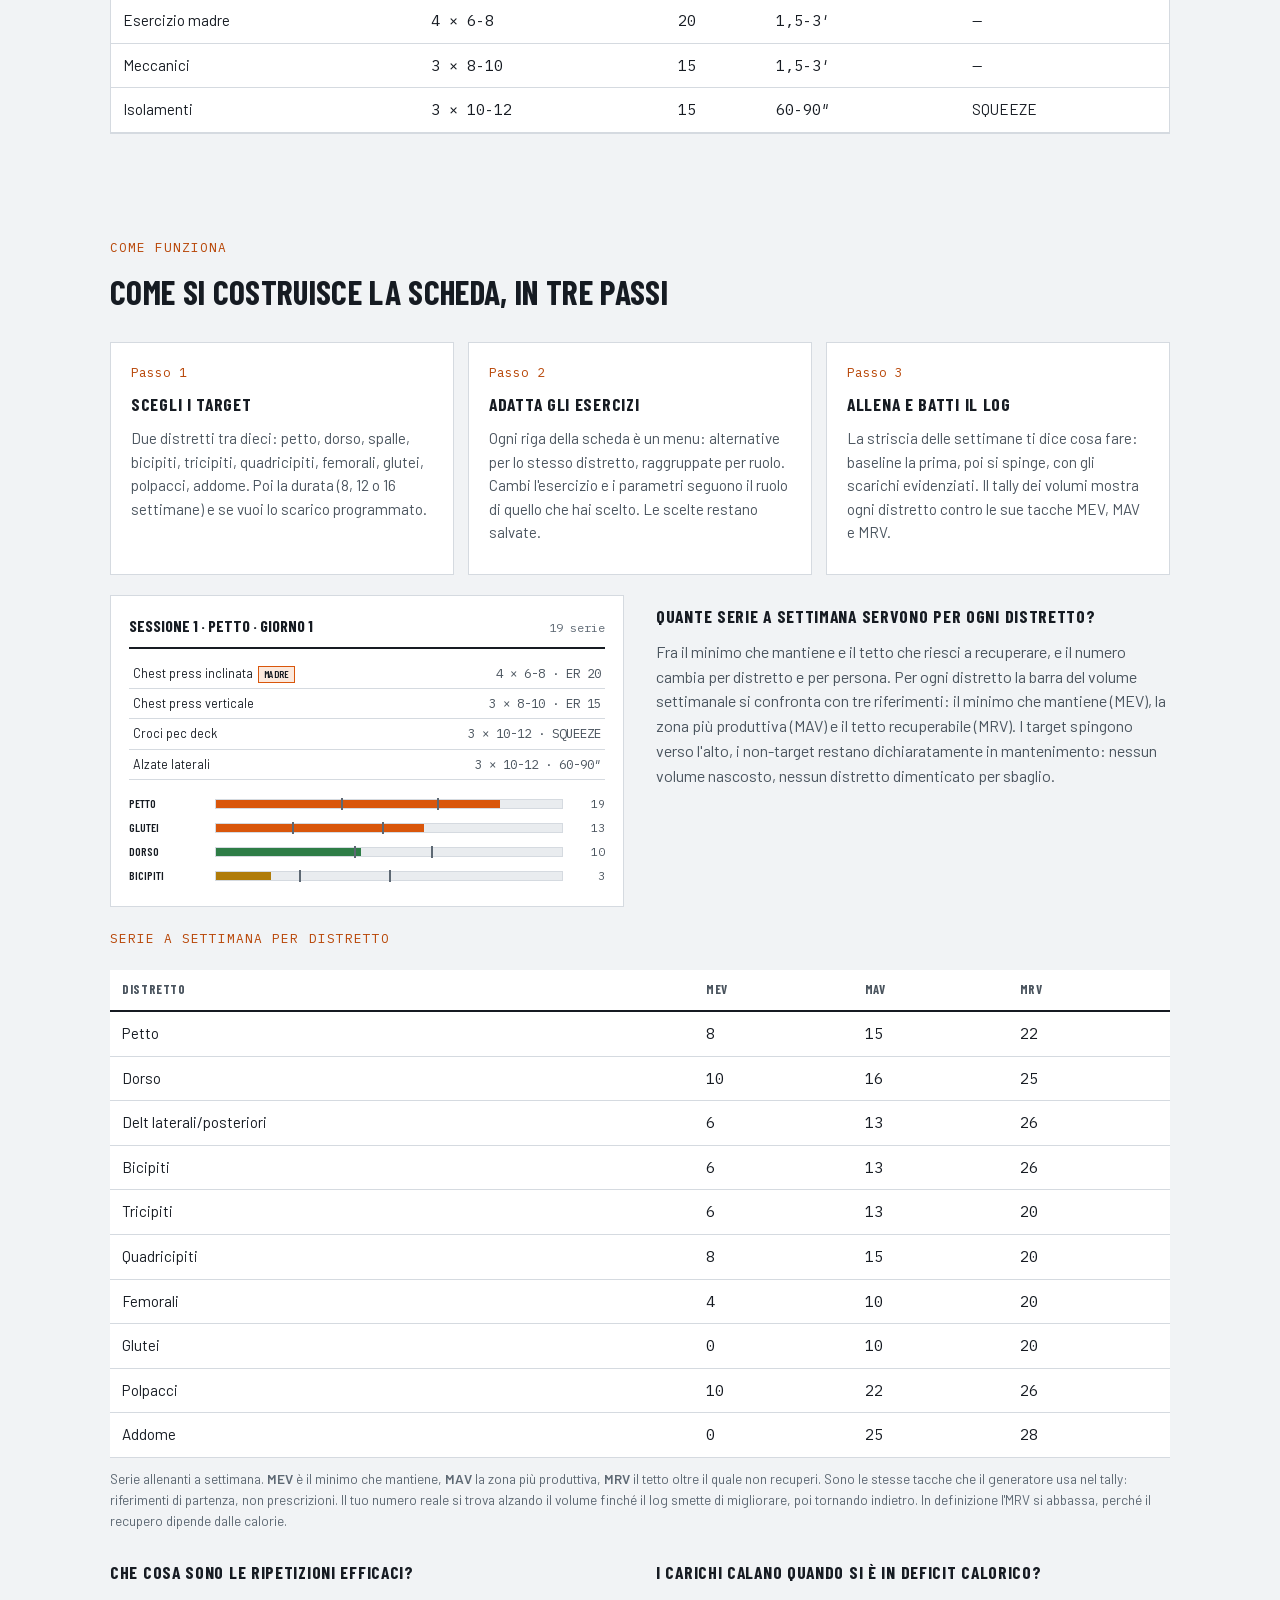
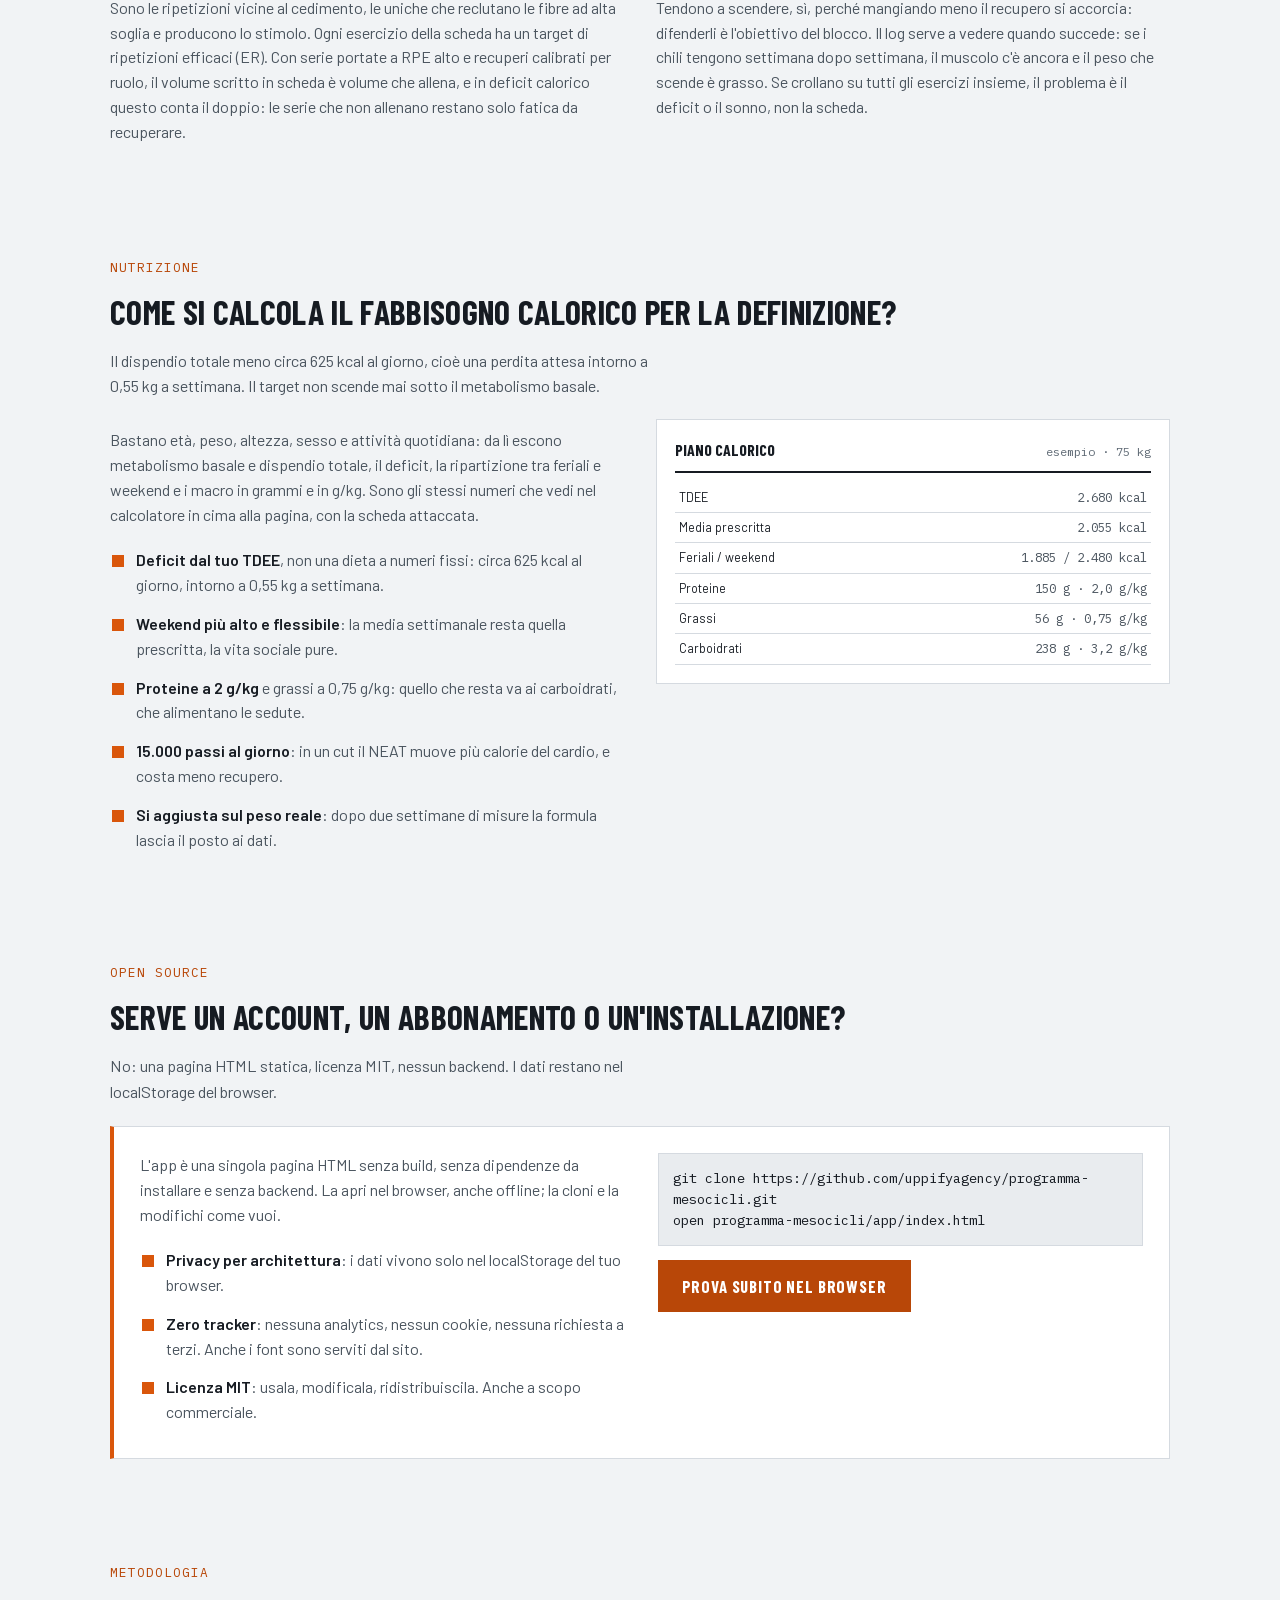
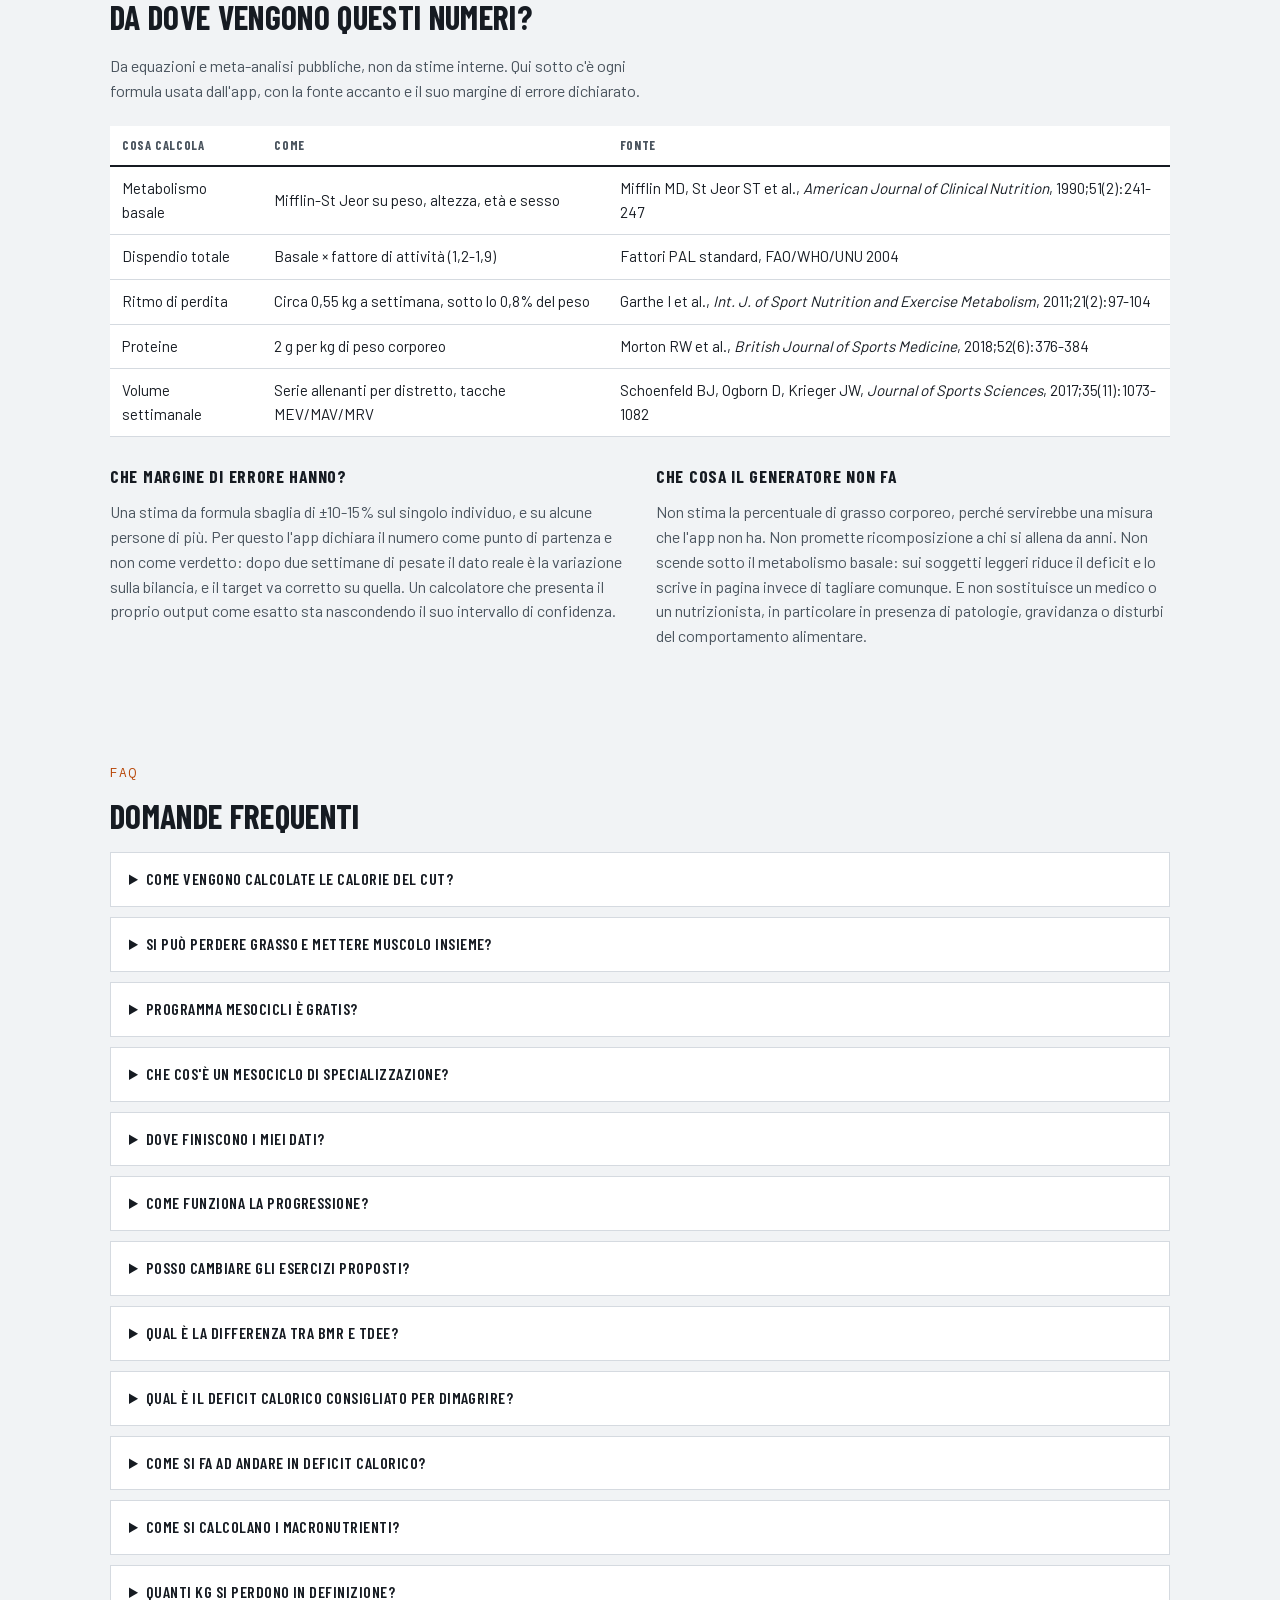
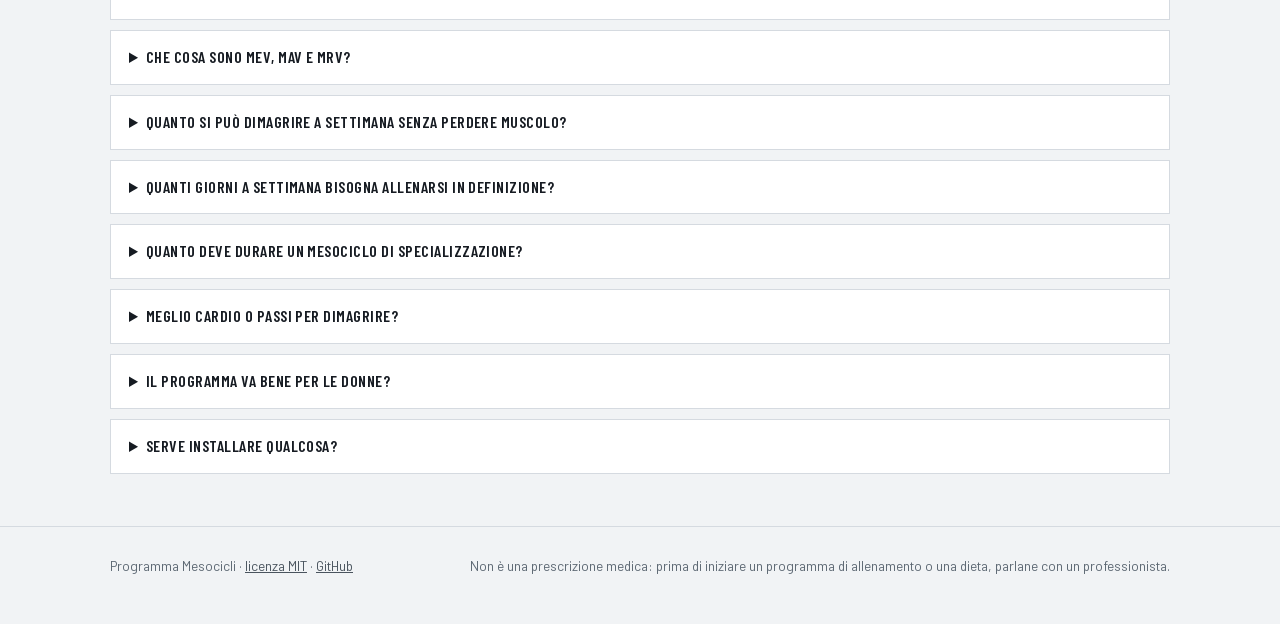
==== commit 6f92a97f: "Riposiziona la landing sulle keyword che hanno volume (dati DataForSEO) Il title e l'H1 puntavano su" ====
--- a/index.html
+++ b/index.html
@@ -3,8 +3,8 @@
 <head>
 <meta charset="utf-8">
 <meta name="viewport" content="width=device-width, initial-scale=1">
-<title>Programma di cut: calorie, macro e scheda in 5 sedute | Programma Mesocicli</title>
-<meta name="description" content="Calcola le calorie della definizione da età, peso, altezza e attività, poi genera il mesociclo: 8-16 settimane, 5 sedute, due distretti target, volumi contro MEV/MAV/MRV. Gratis, senza account.">
+<title>Calcolo fabbisogno calorico e scheda per la definizione</title>
+<meta name="description" content="Calcola metabolismo basale, fabbisogno calorico giornaliero (TDEE), deficit e macronutrienti dai tuoi dati, poi genera la scheda di definizione: 5 sedute a settimana, 8-16 settimane. Gratis, senza account.">
 <link rel="canonical" href="https://programma-mesocicli.vercel.app/">
 <meta name="robots" content="index,follow,max-snippet:-1,max-image-preview:large,max-video-preview:-1">
 <meta name="author" content="Programma Mesocicli">
@@ -14,8 +14,8 @@
 <meta name="theme-color" media="(prefers-color-scheme: dark)" content="#13171C">
 <meta property="og:type" content="website">
 <meta property="og:site_name" content="Programma Mesocicli">
-<meta property="og:title" content="Programma di cut: calorie, macro e scheda in 5 sedute">
-<meta property="og:description" content="Età, peso, altezza, attività: calorie della definizione, macro e mesociclo di specializzazione in cinque sedute. Open source, senza account.">
+<meta property="og:title" content="Calcolo fabbisogno calorico e scheda per la definizione">
+<meta property="og:description" content="Metabolismo basale, fabbisogno calorico giornaliero, deficit e macronutrienti dai tuoi dati, più la scheda di definizione in cinque sedute. Gratis, senza account.">
 <meta property="og:url" content="https://programma-mesocicli.vercel.app/">
 <meta property="og:image" content="https://programma-mesocicli.vercel.app/assets/og.png">
 <meta property="og:image:width" content="1200">
@@ -23,7 +23,7 @@
 <meta property="og:image:alt" content="Programma Mesocicli: calorie del cut dai tuoi dati, due distretti target, cinque sedute">
 <meta property="og:locale" content="it_IT">
 <meta name="twitter:card" content="summary_large_image">
-<meta name="twitter:title" content="Programma di cut: calorie, macro e scheda in 5 sedute">
+<meta name="twitter:title" content="Calcolo fabbisogno calorico e scheda per la definizione">
 <meta name="twitter:description" content="Calorie della definizione dai tuoi dati più il mesociclo di specializzazione: 5 sedute, esercizi intercambiabili, volumi e macro.">
 <meta name="twitter:image" content="https://programma-mesocicli.vercel.app/assets/og.png">
 <link rel="icon" href="assets/favicon.svg" type="image/svg+xml">
@@ -62,7 +62,7 @@
       "@type": "WebPage",
       "@id": "https://programma-mesocicli.vercel.app/#webpage",
       "url": "https://programma-mesocicli.vercel.app/",
-      "name": "Programma di cut: calorie, macro e scheda in 5 sedute",
+      "name": "Calcolo fabbisogno calorico e scheda per la definizione",
       "isPartOf": {
         "@id": "https://programma-mesocicli.vercel.app/#website"
       },
@@ -117,6 +117,22 @@
         {
           "@type": "Thing",
           "name": "NEAT"
+        },
+        {
+          "@type": "Thing",
+          "name": "Metabolismo basale (BMR)"
+        },
+        {
+          "@type": "Thing",
+          "name": "Fabbisogno calorico giornaliero (TDEE)"
+        },
+        {
+          "@type": "Thing",
+          "name": "Deficit calorico"
+        },
+        {
+          "@type": "Thing",
+          "name": "Macronutrienti"
         }
       ],
       "citation": [
@@ -319,6 +335,46 @@
           "acceptedAnswer": {
             "@type": "Answer",
             "text": "Sì. Ogni riga della scheda è un menu con alternative per lo stesso distretto, raggruppate per ruolo (madre, meccanici, isolamento). Reps, ER, recupero e tecnica si adattano al ruolo dell'esercizio che scegli."
+          }
+        },
+        {
+          "@type": "Question",
+          "name": "Qual è la differenza tra BMR e TDEE?",
+          "acceptedAnswer": {
+            "@type": "Answer",
+            "text": "Il BMR è quello che consumi da fermo, il TDEE è quello che consumi vivendo la tua giornata. Il metabolismo basale (BMR, Basal Metabolic Rate) è l'energia che il corpo brucia a riposo assoluto per tenere in funzione cuore, respiro, cervello e temperatura. Il fabbisogno calorico giornaliero (TDEE, Total Daily Energy Expenditure) è il BMR moltiplicato per un fattore che tiene conto di quanto ti muovi: lavoro, camminate, allenamento, digestione. Nel calcolatore in cima alla pagina vedi entrambi i numeri: il deficit si sottrae dal TDEE, mai dal BMR."
+          }
+        },
+        {
+          "@type": "Question",
+          "name": "Qual è il deficit calorico consigliato per dimagrire?",
+          "acceptedAnswer": {
+            "@type": "Answer",
+            "text": "Fra il 15% e il 25% del fabbisogno giornaliero, che per la maggior parte delle persone significa 400-700 kcal al giorno. Il calcolatore usa circa 625 kcal come riferimento, che corrisponde a una perdita intorno a 0,55 kg a settimana. Deficit più aggressivi fanno scendere il peso più in fretta ma costano massa magra, fame e carichi in palestra: il segnale che sei andato troppo giù è il log che crolla su tutti gli esercizi insieme. Il target calorico non deve mai finire sotto il metabolismo basale."
+          }
+        },
+        {
+          "@type": "Question",
+          "name": "Come si fa ad andare in deficit calorico?",
+          "acceptedAnswer": {
+            "@type": "Answer",
+            "text": "Si calcola il fabbisogno giornaliero e si mangia stabilmente sotto quel numero, misurando il risultato sulla bilancia. In pratica: calcoli il TDEE dai tuoi dati, sottrai il deficit, distribuisci le calorie in macronutrienti (qui proteine 2 g/kg, grassi 0,75 g/kg, il resto ai carboidrati) e dopo due settimane confronti la variazione di peso con quella attesa. Se il peso non si muove il deficit reale non c'è, indipendentemente da cosa dice la formula: si corregge sul dato, non sul calcolo."
+          }
+        },
+        {
+          "@type": "Question",
+          "name": "Come si calcolano i macronutrienti?",
+          "acceptedAnswer": {
+            "@type": "Answer",
+            "text": "Prima si fissano proteine e grassi in base al peso corporeo, poi i carboidrati riempiono le calorie che restano. Qui le proteine stanno a 2 g per kg di peso e i grassi a 0,75 g per kg; moltiplicando per 4 kcal al grammo le proteine, 9 kcal i grassi e sottraendo dal totale, quello che avanza diviso 4 dà i grammi di carboidrati. È il motivo per cui i carboidrati sono il macro che si muove quando cambia il deficit: proteine e grassi hanno un pavimento, loro no."
+          }
+        },
+        {
+          "@type": "Question",
+          "name": "Quanti kg si perdono in definizione?",
+          "acceptedAnswer": {
+            "@type": "Answer",
+            "text": "Dipende da quanto dura il blocco e da quanto grasso c'è da perdere, ma il ritmo sostenibile è intorno allo 0,5-0,8% del peso corporeo a settimana. Su 80 kg significa 0,4-0,65 kg a settimana, cioè 5-10 kg in un blocco di 12-16 settimane. La prima settimana il calo è quasi sempre più marcato per l'acqua e il glicogeno, e non va letto come grasso perso: il dato che conta è la media sulle due settimane."
           }
         },
         {
@@ -542,8 +598,8 @@
   <div class="hero">
     <div>
       <div class="kicker">Programma di cut · open source</div>
-      <h1>Programma di cut:<br>calorie dai tuoi dati, cinque sedute,<br><span style="color:var(--accent)">un log da battere.</span></h1>
-      <p class="lead">Metti età, peso, altezza e quanto ti muovi in una giornata: da lì escono le calorie della definizione, i macro in grammi e il mesociclo completo di 8, 12 o 16 settimane. Due distretti tengono il volume alto, il resto del corpo resta al minimo che mantiene, e ogni seduta arriva già scritta con serie, ripetizioni e recuperi.</p>
+      <h1>Calcola il fabbisogno calorico,<br>poi genera la scheda:<br><span style="color:var(--accent)">un log da battere.</span></h1>
+      <p class="lead">Metti età, peso, altezza e quanto ti muovi in una giornata: da lì escono il metabolismo basale, il fabbisogno calorico giornaliero (TDEE), il deficit della definizione, i macronutrienti in grammi e il mesociclo completo di 8, 12 o 16 settimane. Due distretti tengono il volume alto, il resto del corpo resta al minimo che mantiene, e ogni seduta arriva già scritta con serie, ripetizioni e recuperi.</p>
       <div class="cta">
         <a class="btn" href="#calcola">Calcola il tuo cut</a>
         <a class="btn ghost" href="app/">Vai al generatore</a>
@@ -702,7 +758,7 @@
 
   <section id="nutrizione" aria-labelledby="h-nutrizione">
     <div class="eyebrow">Nutrizione</div>
-    <h2 id="h-nutrizione">Quante calorie servono per la definizione?</h2>
+    <h2 id="h-nutrizione">Come si calcola il fabbisogno calorico per la definizione?</h2>
     <p class="lead-a">Il dispendio totale meno circa 625 kcal al giorno, cioè una perdita attesa intorno a 0,55 kg a settimana. Il target non scende mai sotto il metabolismo basale.</p>
     <div class="split">
       <div>
@@ -835,6 +891,26 @@
       <div class="a">Sì. Ogni riga della scheda è un menu con alternative per lo stesso distretto, raggruppate per ruolo (madre, meccanici, isolamento). Reps, ER, recupero e tecnica si adattano al ruolo dell'esercizio che scegli.</div>
     </details>
     <details>
+      <summary>Qual è la differenza tra BMR e TDEE?</summary>
+      <div class="a">Il BMR è quello che consumi da fermo, il TDEE è quello che consumi vivendo la tua giornata. Il metabolismo basale (BMR, Basal Metabolic Rate) è l'energia che il corpo brucia a riposo assoluto per tenere in funzione cuore, respiro, cervello e temperatura. Il fabbisogno calorico giornaliero (TDEE, Total Daily Energy Expenditure) è il BMR moltiplicato per un fattore che tiene conto di quanto ti muovi: lavoro, camminate, allenamento, digestione. Nel calcolatore in cima alla pagina vedi entrambi i numeri: il deficit si sottrae dal TDEE, mai dal BMR.</div>
+    </details>
+    <details>
+      <summary>Qual è il deficit calorico consigliato per dimagrire?</summary>
+      <div class="a">Fra il 15% e il 25% del fabbisogno giornaliero, che per la maggior parte delle persone significa 400-700 kcal al giorno. Il calcolatore usa circa 625 kcal come riferimento, che corrisponde a una perdita intorno a 0,55 kg a settimana. Deficit più aggressivi fanno scendere il peso più in fretta ma costano massa magra, fame e carichi in palestra: il segnale che sei andato troppo giù è il log che crolla su tutti gli esercizi insieme. Il target calorico non deve mai finire sotto il metabolismo basale.</div>
+    </details>
+    <details>
+      <summary>Come si fa ad andare in deficit calorico?</summary>
+      <div class="a">Si calcola il fabbisogno giornaliero e si mangia stabilmente sotto quel numero, misurando il risultato sulla bilancia. In pratica: calcoli il TDEE dai tuoi dati, sottrai il deficit, distribuisci le calorie in macronutrienti (qui proteine 2 g/kg, grassi 0,75 g/kg, il resto ai carboidrati) e dopo due settimane confronti la variazione di peso con quella attesa. Se il peso non si muove il deficit reale non c'è, indipendentemente da cosa dice la formula: si corregge sul dato, non sul calcolo.</div>
+    </details>
+    <details>
+      <summary>Come si calcolano i macronutrienti?</summary>
+      <div class="a">Prima si fissano proteine e grassi in base al peso corporeo, poi i carboidrati riempiono le calorie che restano. Qui le proteine stanno a 2 g per kg di peso e i grassi a 0,75 g per kg; moltiplicando per 4 kcal al grammo le proteine, 9 kcal i grassi e sottraendo dal totale, quello che avanza diviso 4 dà i grammi di carboidrati. È il motivo per cui i carboidrati sono il macro che si muove quando cambia il deficit: proteine e grassi hanno un pavimento, loro no.</div>
+    </details>
+    <details>
+      <summary>Quanti kg si perdono in definizione?</summary>
+      <div class="a">Dipende da quanto dura il blocco e da quanto grasso c'è da perdere, ma il ritmo sostenibile è intorno allo 0,5-0,8% del peso corporeo a settimana. Su 80 kg significa 0,4-0,65 kg a settimana, cioè 5-10 kg in un blocco di 12-16 settimane. La prima settimana il calo è quasi sempre più marcato per l'acqua e il glicogeno, e non va letto come grasso perso: il dato che conta è la media sulle due settimane.</div>
+    </details>
+    <details>
       <summary>Che cosa sono MEV, MAV e MRV?</summary>
       <div class="a">Sono tre soglie di volume settimanale, misurate in serie allenanti per distretto. Il MEV (volume minimo efficace) è il minimo che mantiene quello che hai già; il MAV (volume adattativo massimo) è la fascia in cui la crescita è più produttiva; l'MRV (volume massimo recuperabile) è il tetto oltre il quale accumuli fatica senza ricavarne stimolo. Non sono numeri universali: variano per distretto, per persona e per quanto stai mangiando. In definizione l'MRV si abbassa, perché il recupero dipende anche dalle calorie.</div>
     </details>
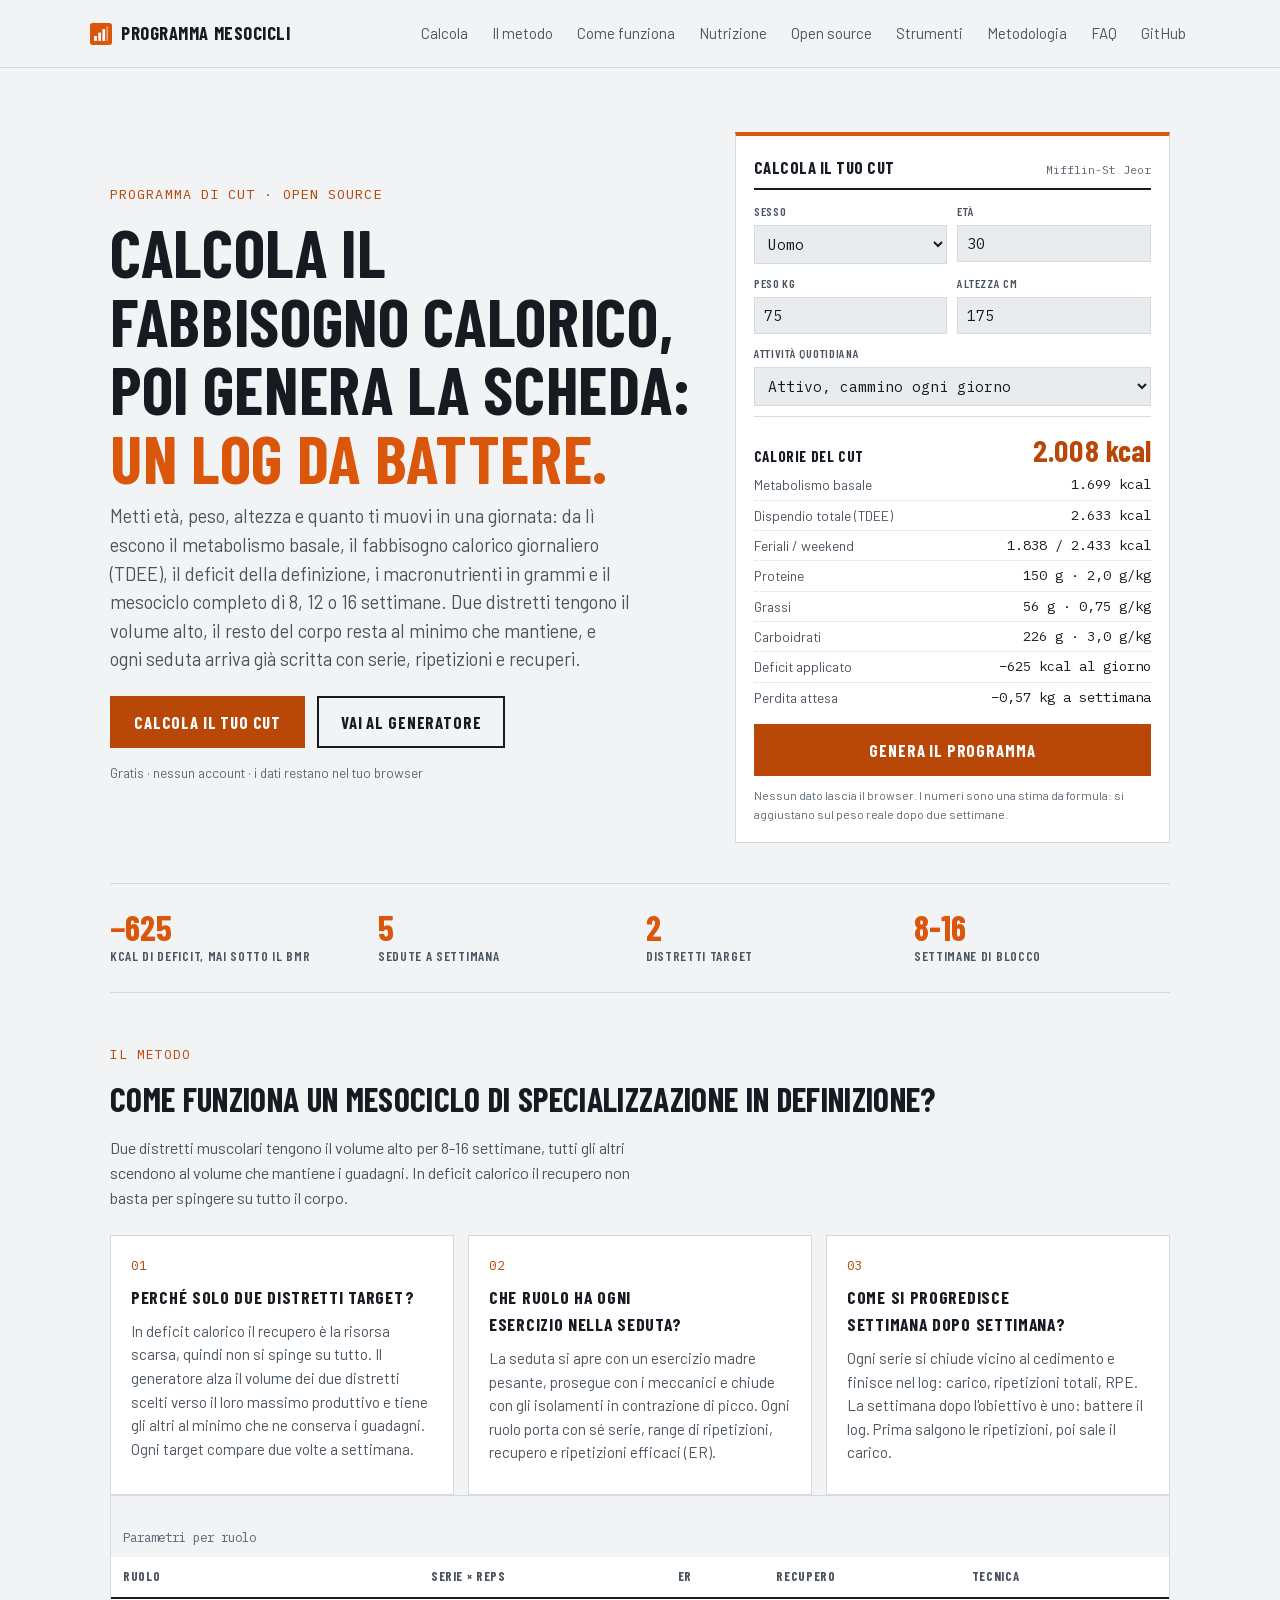
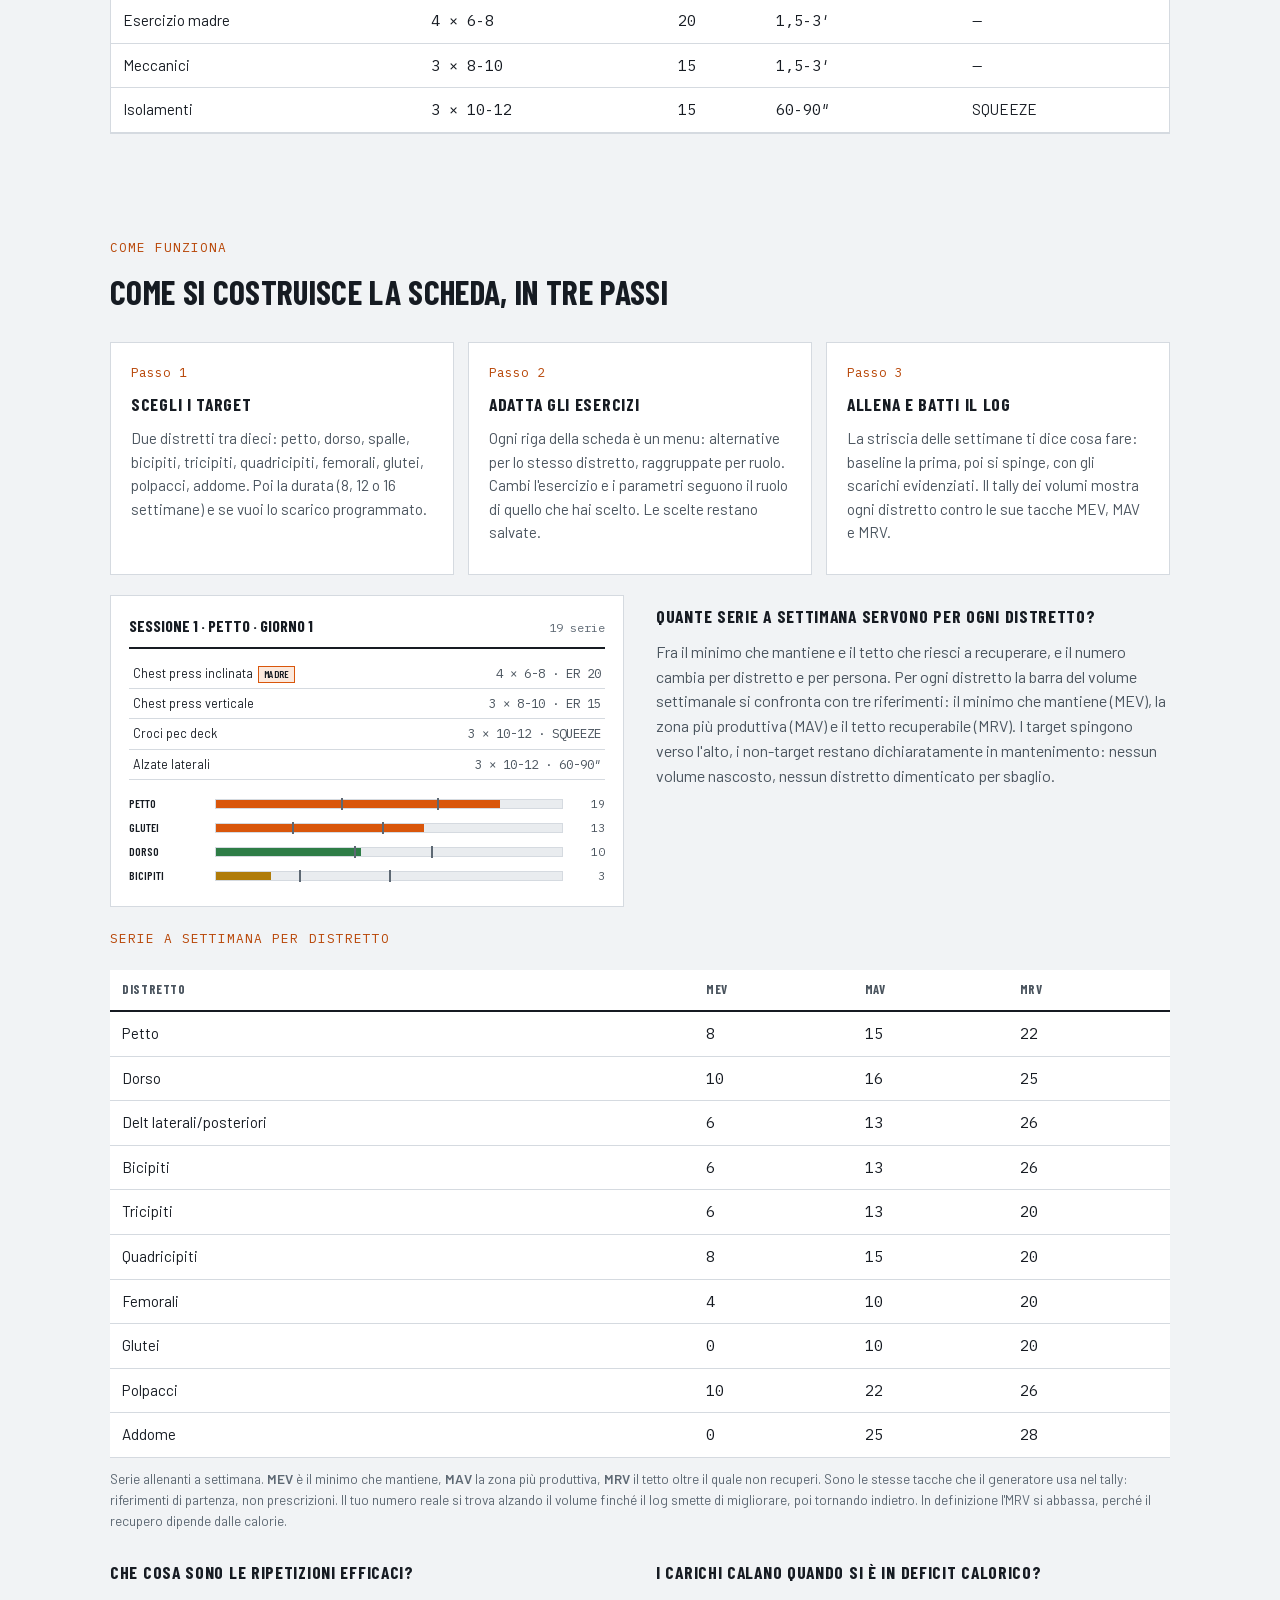
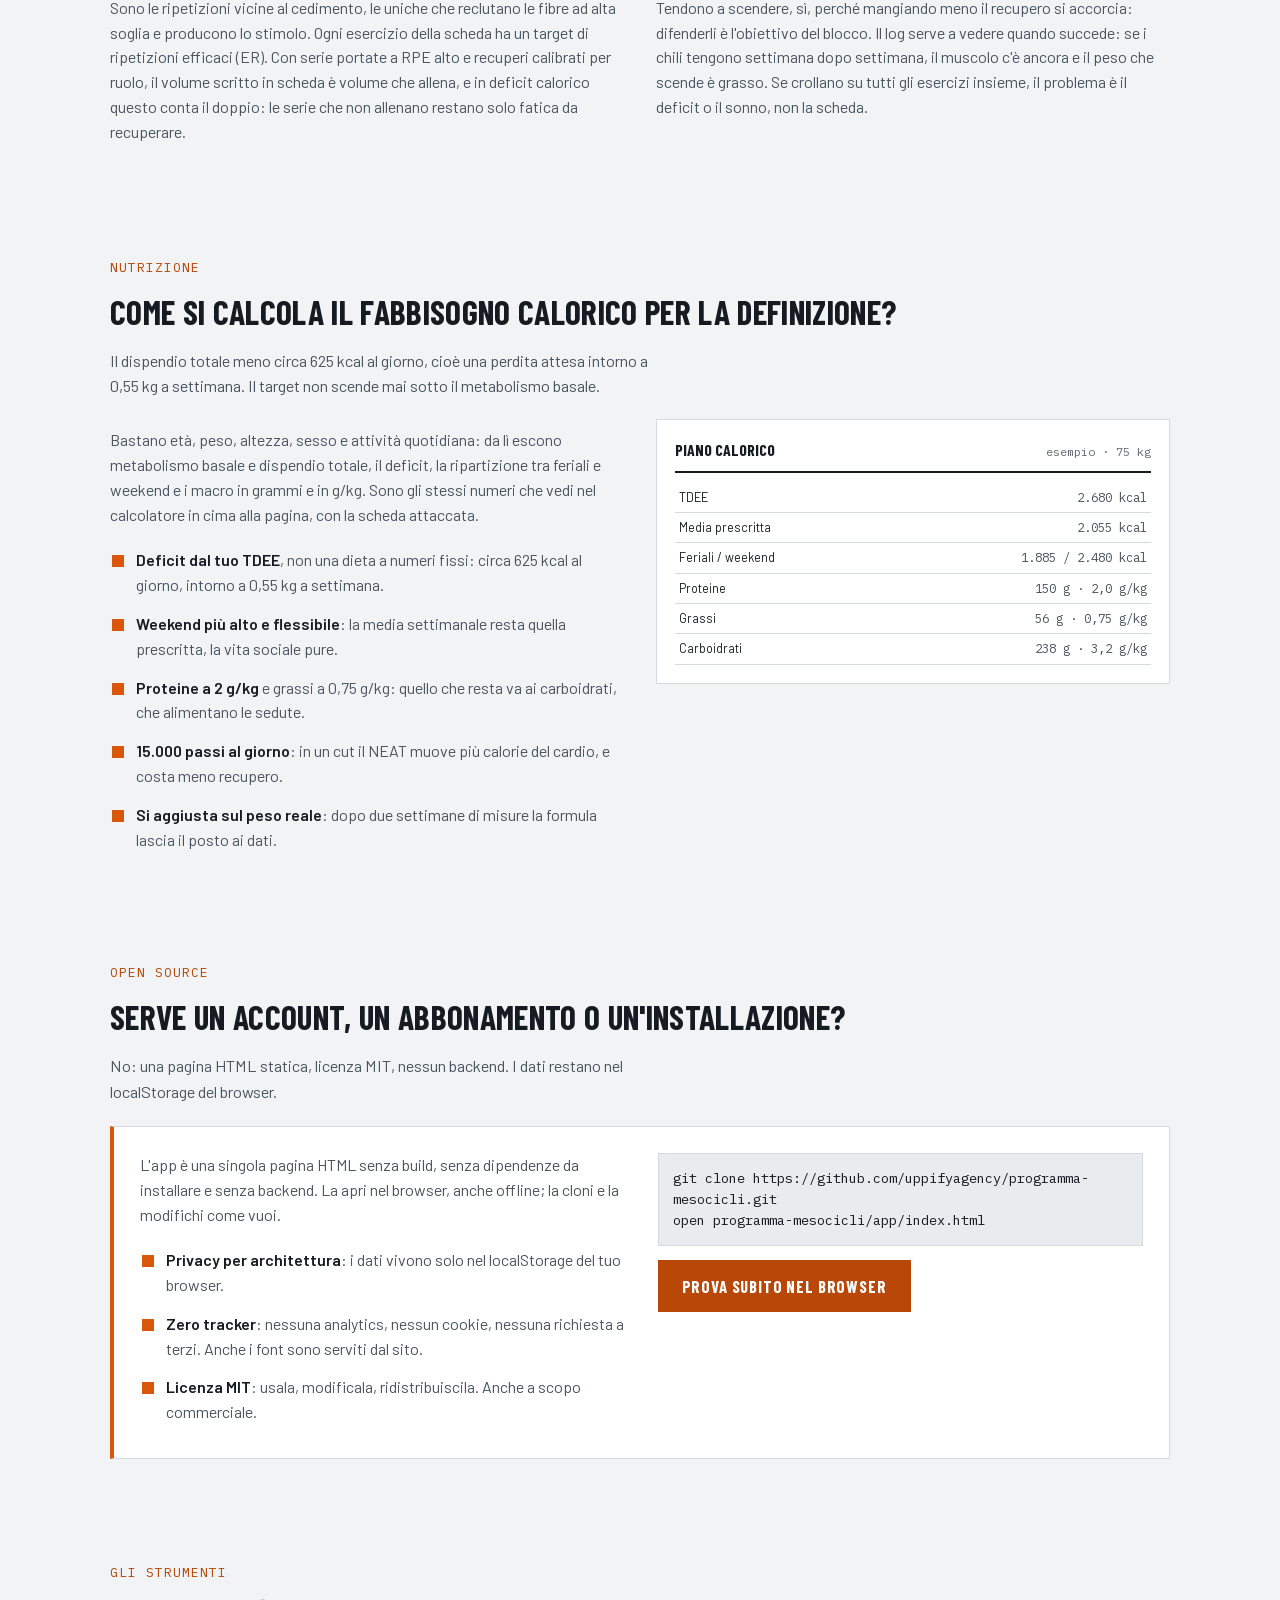
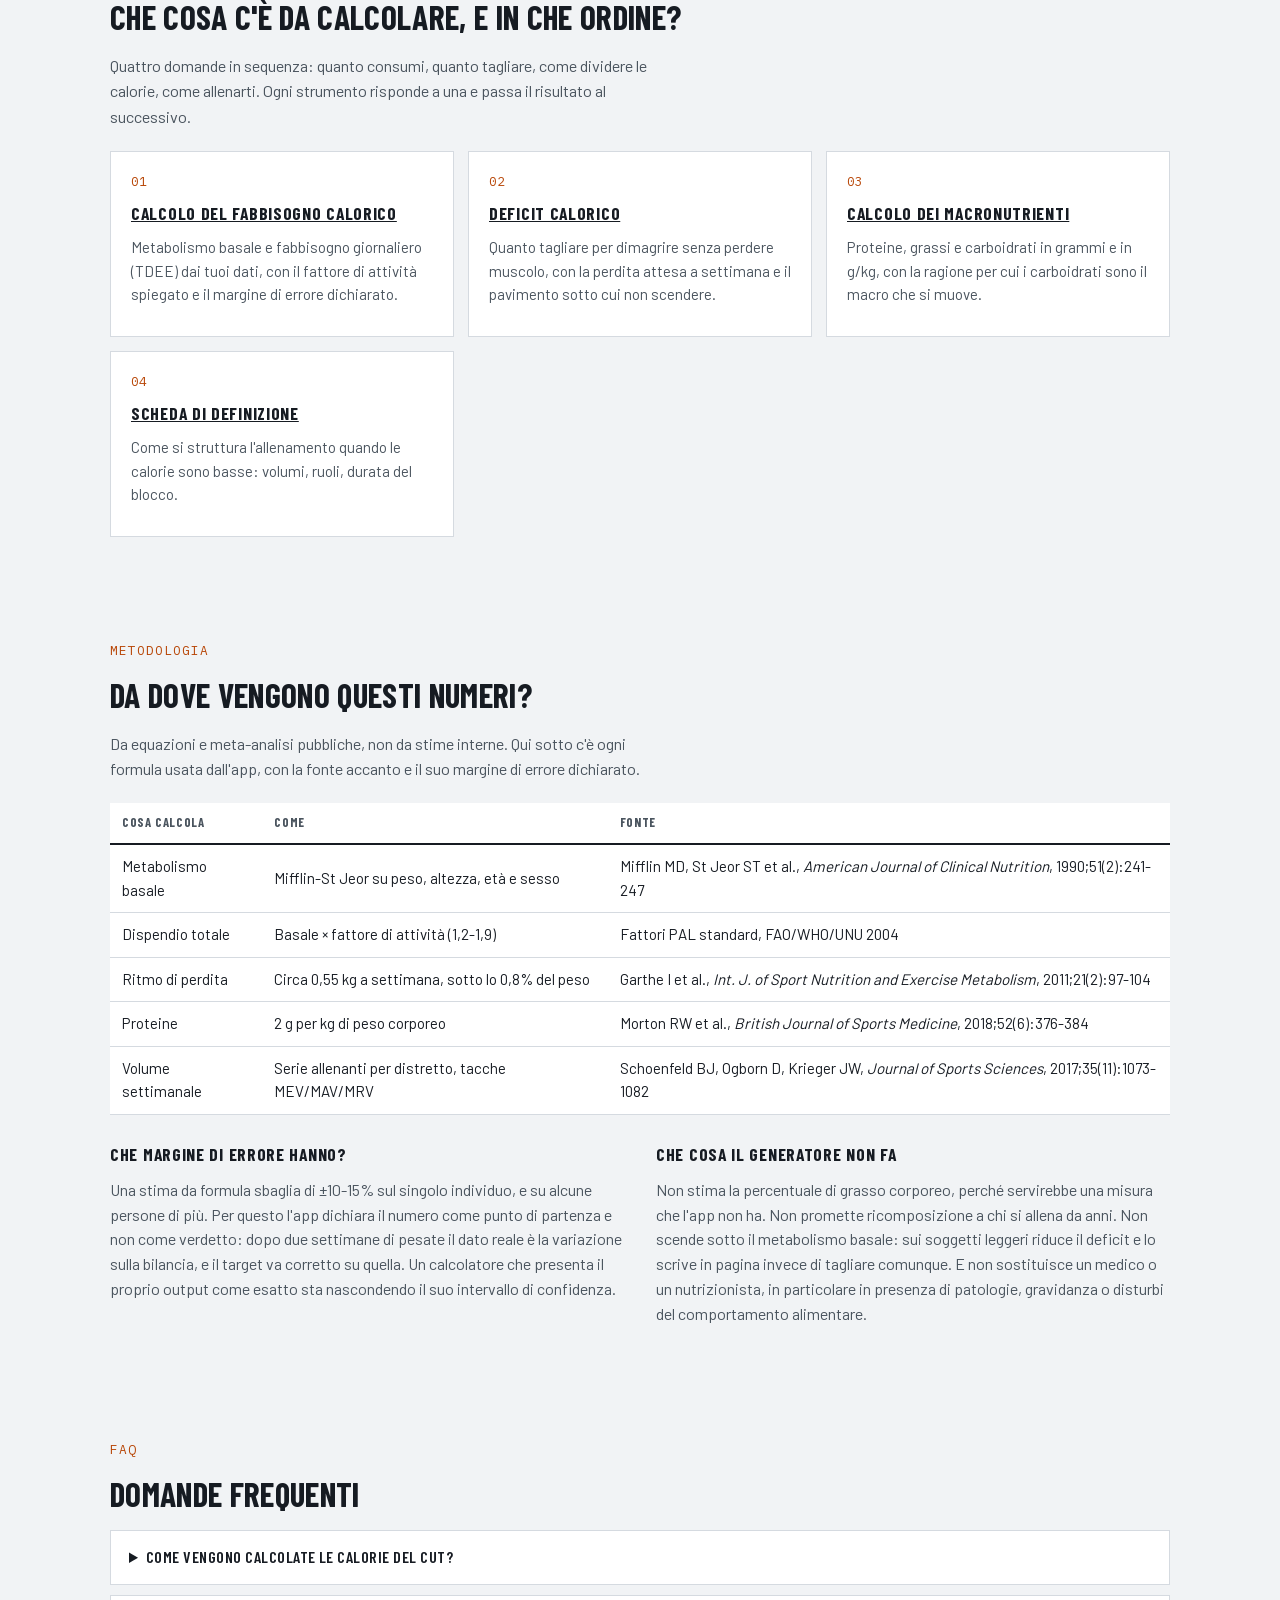
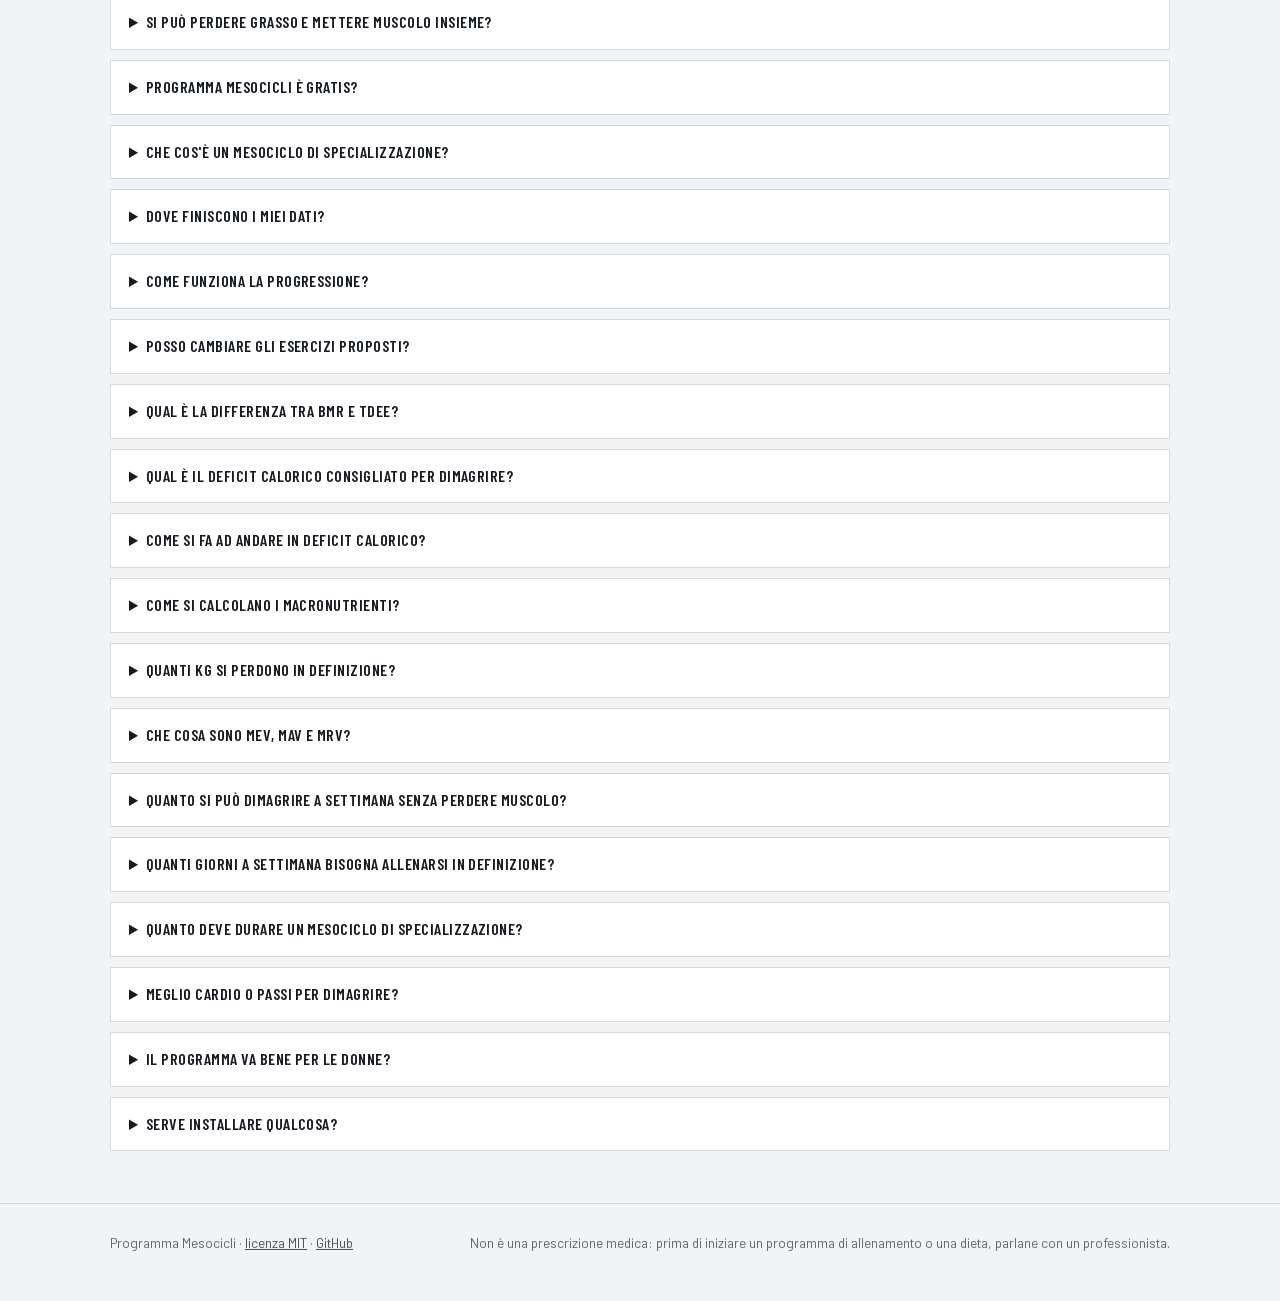
==== commit eec2bdf6: "Cluster di quattro pagine strumento sulle keyword ad alto volume Il sito aveva due URL: Google non a" ====
--- a/index.html
+++ b/index.html
@@ -441,6 +441,8 @@
 <link rel="preload" href="assets/fonts/barlow-condensed-700-latin.woff2" as="font" type="font/woff2" crossorigin>
 <link rel="preload" href="assets/fonts/barlow-400-latin.woff2" as="font" type="font/woff2" crossorigin>
 <style>
+@font-face{font-family:"Barlow Fallback";src:local("Arial"),local("Helvetica Neue"),local("Liberation Sans");size-adjust:97.6%;ascent-override:100%;descent-override:20%;line-gap-override:0%;}
+@font-face{font-family:"IBM Plex Mono Fallback";src:local("Courier New"),local("Liberation Mono");size-adjust:100%;ascent-override:102.5%;descent-override:27.5%;line-gap-override:0%;}
 @font-face { font-family: 'Barlow'; font-style: normal; font-weight: 400; font-display: swap; src: url(assets/fonts/barlow-400-latin-ext.woff2) format('woff2'); unicode-range: U+0100-02BA, U+02BD-02C5, U+02C7-02CC, U+02CE-02D7, U+02DD-02FF, U+0304, U+0308, U+0329, U+1D00-1DBF, U+1E00-1E9F, U+1EF2-1EFF, U+2020, U+20A0-20AB, U+20AD-20C0, U+2113, U+2C60-2C7F, U+A720-A7FF; }
 @font-face { font-family: 'Barlow'; font-style: normal; font-weight: 400; font-display: swap; src: url(assets/fonts/barlow-400-latin.woff2) format('woff2'); unicode-range: U+0000-00FF, U+0131, U+0152-0153, U+02BB-02BC, U+02C6, U+02DA, U+02DC, U+0304, U+0308, U+0329, U+2000-206F, U+20AC, U+2122, U+2191, U+2193, U+2212, U+2215, U+FEFF, U+FFFD; }
 @font-face { font-family: 'Barlow'; font-style: normal; font-weight: 600; font-display: swap; src: url(assets/fonts/barlow-600-latin-ext.woff2) format('woff2'); unicode-range: U+0100-02BA, U+02BD-02C5, U+02C7-02CC, U+02CE-02D7, U+02DD-02FF, U+0304, U+0308, U+0329, U+1D00-1DBF, U+1E00-1E9F, U+1EF2-1EFF, U+2020, U+20A0-20AB, U+20AD-20C0, U+2113, U+2C60-2C7F, U+A720-A7FF; }
@@ -474,14 +476,14 @@
 *{box-sizing:border-box}
 html{scroll-behavior:smooth}
 @media (prefers-reduced-motion: reduce){ html{scroll-behavior:auto} }
-body{margin:0; background:var(--bg); color:var(--ink); font-family:Barlow,system-ui,sans-serif; font-size:16px; line-height:1.55;}
+body{margin:0; background:var(--bg); color:var(--ink); font-family:Barlow,"Barlow Fallback",system-ui,sans-serif; font-size:16px; line-height:1.55;}
 h1,h2,h3{font-family:"Barlow Condensed","Barlow Condensed Fallback","Arial Narrow",sans-serif; margin:0; text-wrap:balance; text-transform:uppercase; letter-spacing:.01em;}
 h1{font-size:clamp(2.4rem,6vw,4.2rem); font-weight:700; line-height:1.02;}
 h2{font-size:clamp(1.5rem,3vw,2.1rem); font-weight:700;}
 h3{font-size:1.1rem; font-weight:700; letter-spacing:.04em;}
 p{margin:.6em 0}
 a{color:var(--accent-text)}
-.mono{font-family:"IBM Plex Mono",ui-monospace,monospace; font-variant-numeric:tabular-nums;}
+.mono{font-family:"IBM Plex Mono","IBM Plex Mono Fallback",ui-monospace,monospace; font-variant-numeric:tabular-nums;}
 .wrap{max-width:1100px; margin:0 auto; padding:0 20px;}
 .skip{position:absolute; left:-9999px; top:0; background:var(--accent-text); color:var(--accent-ink); padding:8px 14px; z-index:99;}
 .skip:focus{left:12px; top:12px;}
@@ -498,17 +500,17 @@
 .btn:focus-visible, a:focus-visible, summary:focus-visible{outline:3px solid var(--accent); outline-offset:2px;}
 .hero{padding:64px 0 40px; display:grid; grid-template-columns:1.15fr .85fr; gap:36px; align-items:center;}
 @media (max-width:860px){ .hero{grid-template-columns:1fr; padding-top:40px;} }
-.hero .kicker{font-family:"IBM Plex Mono",monospace; color:var(--accent-text); font-size:.85rem; letter-spacing:.08em; text-transform:uppercase; margin-bottom:12px;}
+.hero .kicker{font-family:"IBM Plex Mono","IBM Plex Mono Fallback",monospace; color:var(--accent-text); font-size:.85rem; letter-spacing:.08em; text-transform:uppercase; margin-bottom:12px;}
 .hero p.lead{font-size:1.15rem; color:var(--ink2); max-width:52ch;}
 .cta{display:flex; gap:12px; flex-wrap:wrap; margin-top:22px;}
 .hero .fine{font-size:.85rem; color:var(--ink3); margin-top:14px;}
 .mock{background:var(--surface); border:1px solid var(--line); padding:18px;}
 .mock .mk-head{display:flex; justify-content:space-between; align-items:baseline; border-bottom:2px solid var(--ink); padding-bottom:8px; margin-bottom:10px;}
 .mock .mk-head b{font-family:"Barlow Condensed","Barlow Condensed Fallback",sans-serif; text-transform:uppercase; font-size:1rem;}
-.mock .mk-head span{font-family:"IBM Plex Mono",monospace; font-size:.75rem; color:var(--ink3);}
+.mock .mk-head span{font-family:"IBM Plex Mono","IBM Plex Mono Fallback",monospace; font-size:.75rem; color:var(--ink3);}
 .mock table{width:100%; border-collapse:collapse; font-size:.78rem;}
 .mock td{padding:5px 4px; border-bottom:1px solid var(--line);}
-.mock td:last-child{text-align:right; font-family:"IBM Plex Mono",monospace; color:var(--ink2); white-space:nowrap;}
+.mock td:last-child{text-align:right; font-family:"IBM Plex Mono","IBM Plex Mono Fallback",monospace; color:var(--ink2); white-space:nowrap;}
 .mock .tagx{display:inline-block; background:var(--accent-soft); border:1px solid var(--accent); font-size:.62rem; padding:0 5px; text-transform:uppercase; font-family:"Barlow Condensed","Barlow Condensed Fallback",sans-serif; font-weight:600; margin-left:5px;}
 .mock .bars{margin-top:12px;}
 .mock .brow{display:grid; grid-template-columns:78px 1fr 34px; gap:8px; align-items:center; font-size:.72rem; padding:3px 0;}
@@ -516,17 +518,17 @@
 .mock .track{position:relative; height:10px; background:var(--surface2); border:1px solid var(--line);}
 .mock .fill{position:absolute; inset:0 auto 0 0;}
 .mock .tick{position:absolute; top:-2px; bottom:-2px; width:2px; background:var(--ink3);}
-.mock .brow .num{font-family:"IBM Plex Mono",monospace; text-align:right; color:var(--ink2);}
+.mock .brow .num{font-family:"IBM Plex Mono","IBM Plex Mono Fallback",monospace; text-align:right; color:var(--ink2);}
 .stats{display:grid; grid-template-columns:repeat(4,1fr); gap:12px; padding:26px 0; border-top:1px solid var(--line); border-bottom:1px solid var(--line);}
 @media (max-width:700px){ .stats{grid-template-columns:repeat(2,1fr);} }
 .stat .n{font-family:"Barlow Condensed","Barlow Condensed Fallback",sans-serif; font-weight:700; font-size:2.2rem; color:var(--accent); line-height:1;}
 .stat .l{font-size:.85rem; color:var(--ink2); text-transform:uppercase; letter-spacing:.05em; font-family:"Barlow Condensed","Barlow Condensed Fallback",sans-serif; font-weight:600;}
 section{padding:52px 0;}
-section .eyebrow{font-family:"IBM Plex Mono",monospace; color:var(--accent-text); font-size:.8rem; text-transform:uppercase; letter-spacing:.08em; margin-bottom:8px;}
+section .eyebrow{font-family:"IBM Plex Mono","IBM Plex Mono Fallback",monospace; color:var(--accent-text); font-size:.8rem; text-transform:uppercase; letter-spacing:.08em; margin-bottom:8px;}
 .cards{display:grid; grid-template-columns:repeat(3,1fr); gap:14px; margin-top:24px;}
 @media (max-width:860px){ .cards{grid-template-columns:1fr;} }
 .card{background:var(--surface); border:1px solid var(--line); padding:20px;}
-.card .num{font-family:"IBM Plex Mono",monospace; color:var(--accent-text); font-size:.8rem; margin-bottom:8px;}
+.card .num{font-family:"IBM Plex Mono","IBM Plex Mono Fallback",monospace; color:var(--accent-text); font-size:.8rem; margin-bottom:8px;}
 .card p{color:var(--ink2); font-size:.95rem;}
 table.params{border-collapse:collapse; width:100%; margin-top:22px; font-size:.95rem; background:var(--surface);}
 table.params th{font-family:"Barlow Condensed","Barlow Condensed Fallback",sans-serif; text-transform:uppercase; letter-spacing:.05em; font-size:.8rem; color:var(--ink2); text-align:left; padding:10px 12px; border-bottom:2px solid var(--ink);}
@@ -553,17 +555,17 @@
 .calc{background:var(--surface); border:1px solid var(--line); border-top:4px solid var(--accent); padding:18px;}
 .calc .mk-head{display:flex; justify-content:space-between; align-items:baseline; border-bottom:2px solid var(--ink); padding-bottom:8px; margin-bottom:12px;}
 .calc .mk-head b{font-family:"Barlow Condensed","Barlow Condensed Fallback",sans-serif; text-transform:uppercase; font-size:1.05rem; letter-spacing:.03em;}
-.calc .mk-head span{font-family:"IBM Plex Mono",monospace; font-size:.72rem; color:var(--ink3);}
+.calc .mk-head span{font-family:"IBM Plex Mono","IBM Plex Mono Fallback",monospace; font-size:.72rem; color:var(--ink3);}
 .calc .crow{display:grid; grid-template-columns:1fr 1fr; gap:10px;}
 .calc .fld{margin-bottom:10px;}
 .calc label{display:block; font-family:"Barlow Condensed","Barlow Condensed Fallback",sans-serif; font-weight:600; text-transform:uppercase; letter-spacing:.06em; font-size:.76rem; color:var(--ink2); margin-bottom:4px;}
-.calc input, .calc select{width:100%; border:1px solid var(--line); background:var(--surface2); color:var(--ink); padding:8px 9px; font-family:"IBM Plex Mono",monospace; font-size:.92rem;}
+.calc input, .calc select{width:100%; border:1px solid var(--line); background:var(--surface2); color:var(--ink); padding:8px 9px; font-family:"IBM Plex Mono","IBM Plex Mono Fallback",monospace; font-size:.92rem;}
 .calc input:focus-visible, .calc select:focus-visible{outline:3px solid var(--accent); outline-offset:1px;}
 .cout{border-top:1px solid var(--line); margin-top:6px; padding-top:10px;}
 .cout .r{display:flex; justify-content:space-between; gap:10px; font-size:.86rem; padding:4px 0; border-bottom:1px dotted var(--line);}
 .cout .r:last-child{border-bottom:0;}
 .cout .r .k{color:var(--ink2);}
-.cout .r .v{font-family:"IBM Plex Mono",monospace; font-variant-numeric:tabular-nums; white-space:nowrap;}
+.cout .r .v{font-family:"IBM Plex Mono","IBM Plex Mono Fallback",monospace; font-variant-numeric:tabular-nums; white-space:nowrap;}
 .cout .r.big{border-bottom:0; align-items:baseline; padding:8px 0 2px;}
 .cout .r.big .k{font-family:"Barlow Condensed","Barlow Condensed Fallback",sans-serif; font-weight:700; text-transform:uppercase; letter-spacing:.04em; font-size:.95rem; color:var(--ink);}
 .cout .r.big .v{font-family:"Barlow Condensed","Barlow Condensed Fallback",sans-serif; font-weight:700; font-size:1.9rem; color:var(--accent-text); line-height:1;}
@@ -585,6 +587,7 @@
       <a href="#come-funziona">Come funziona</a>
       <a href="#nutrizione">Nutrizione</a>
       <a href="#open-source">Open source</a>
+      <a href="#strumenti">Strumenti</a>
       <a href="#metodologia">Metodologia</a>
       <a href="#faq">FAQ</a>
       <a href="https://github.com/uppifyagency/programma-mesocicli" rel="noopener">GitHub</a>
@@ -809,6 +812,35 @@
     </div>
   </section>
 
+
+
+  <section id="strumenti" aria-labelledby="h-strumenti">
+    <div class="eyebrow">Gli strumenti</div>
+    <h2 id="h-strumenti">Che cosa c'è da calcolare, e in che ordine?</h2>
+    <p class="lead-a">Quattro domande in sequenza: quanto consumi, quanto tagliare, come dividere le calorie, come allenarti. Ogni strumento risponde a una e passa il risultato al successivo.</p>
+    <div class="cards" style="margin-top:22px">
+      <div class="card">
+        <div class="num">01</div>
+        <h3><a href="calcolo-fabbisogno-calorico/" style="color:inherit">Calcolo del fabbisogno calorico</a></h3>
+        <p>Metabolismo basale e fabbisogno giornaliero (TDEE) dai tuoi dati, con il fattore di attività spiegato e il margine di errore dichiarato.</p>
+      </div>
+      <div class="card">
+        <div class="num">02</div>
+        <h3><a href="deficit-calorico/" style="color:inherit">Deficit calorico</a></h3>
+        <p>Quanto tagliare per dimagrire senza perdere muscolo, con la perdita attesa a settimana e il pavimento sotto cui non scendere.</p>
+      </div>
+      <div class="card">
+        <div class="num">03</div>
+        <h3><a href="calcolo-macronutrienti/" style="color:inherit">Calcolo dei macronutrienti</a></h3>
+        <p>Proteine, grassi e carboidrati in grammi e in g/kg, con la ragione per cui i carboidrati sono il macro che si muove.</p>
+      </div>
+      <div class="card">
+        <div class="num">04</div>
+        <h3><a href="scheda-definizione/" style="color:inherit">Scheda di definizione</a></h3>
+        <p>Come si struttura l'allenamento quando le calorie sono basse: volumi, ruoli, durata del blocco.</p>
+      </div>
+    </div>
+  </section>
 
   <section id="metodologia" aria-labelledby="h-metodologia">
     <div class="eyebrow">Metodologia</div>
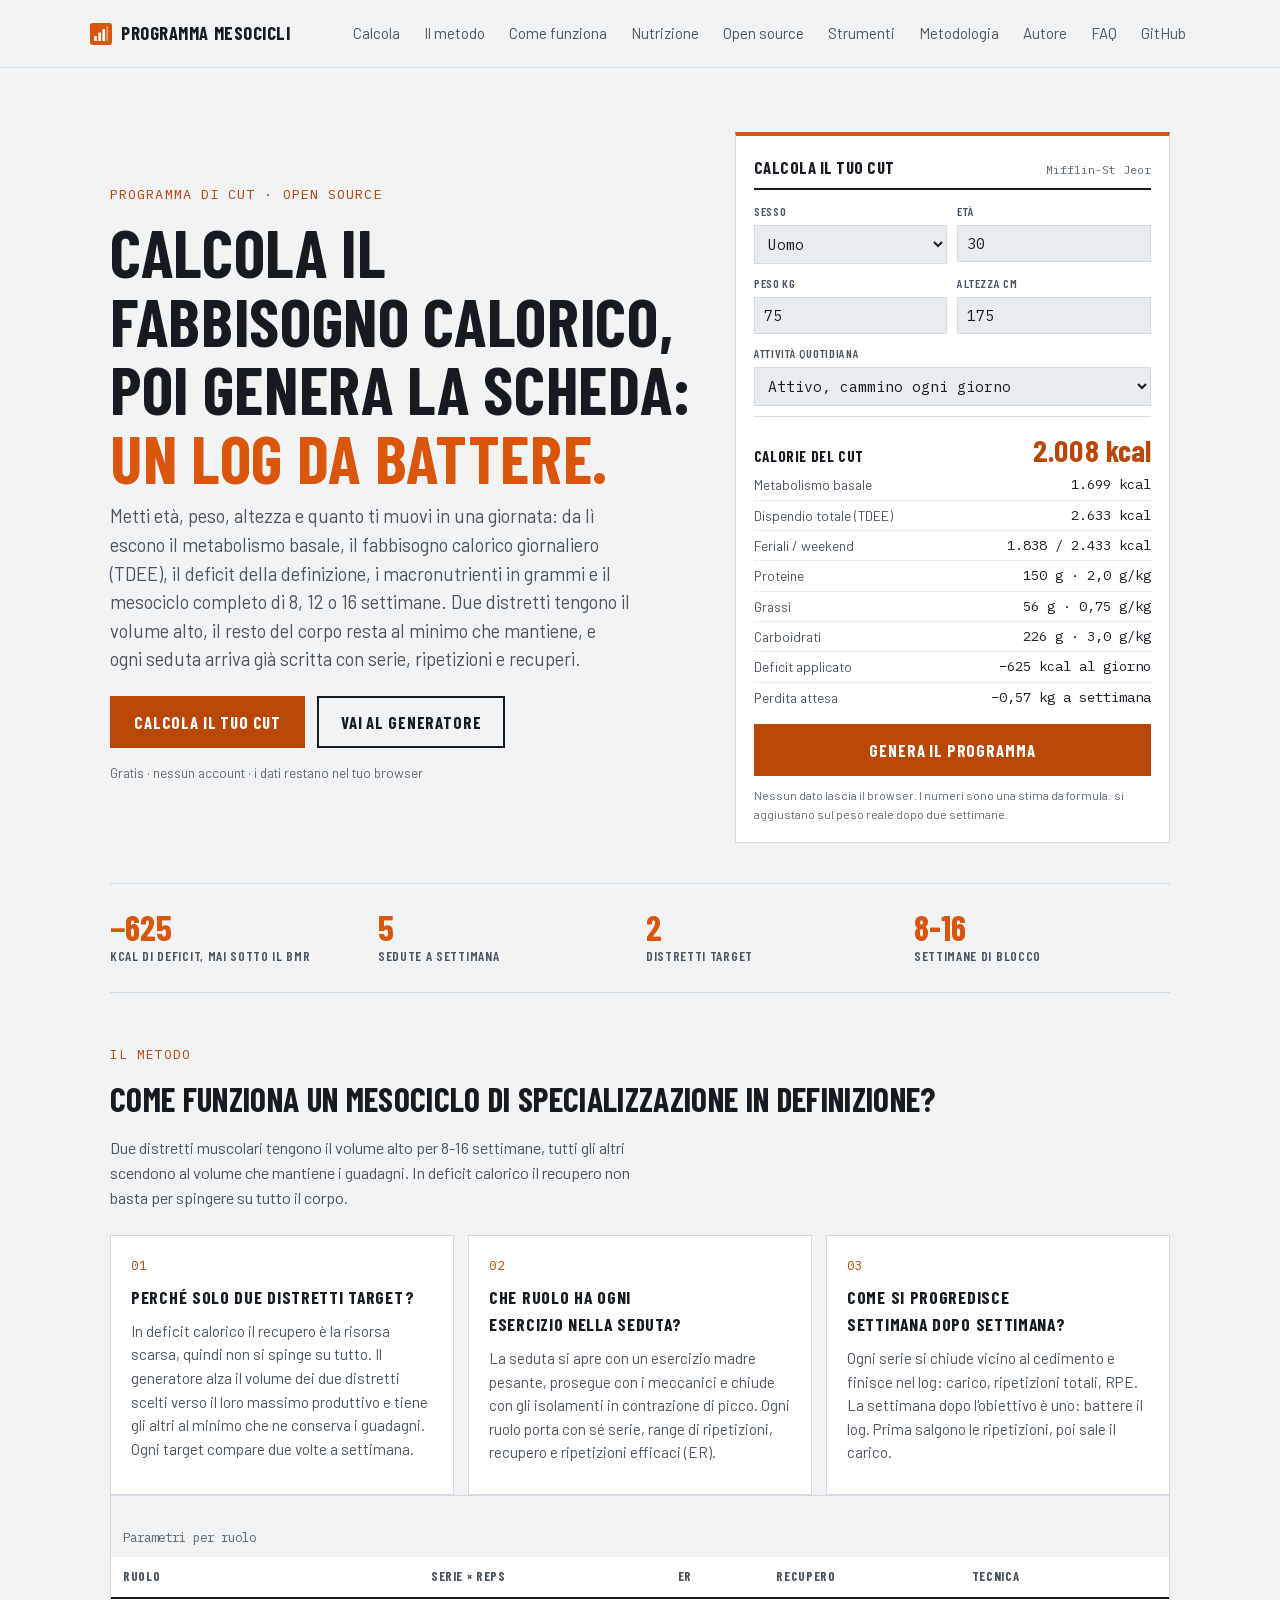
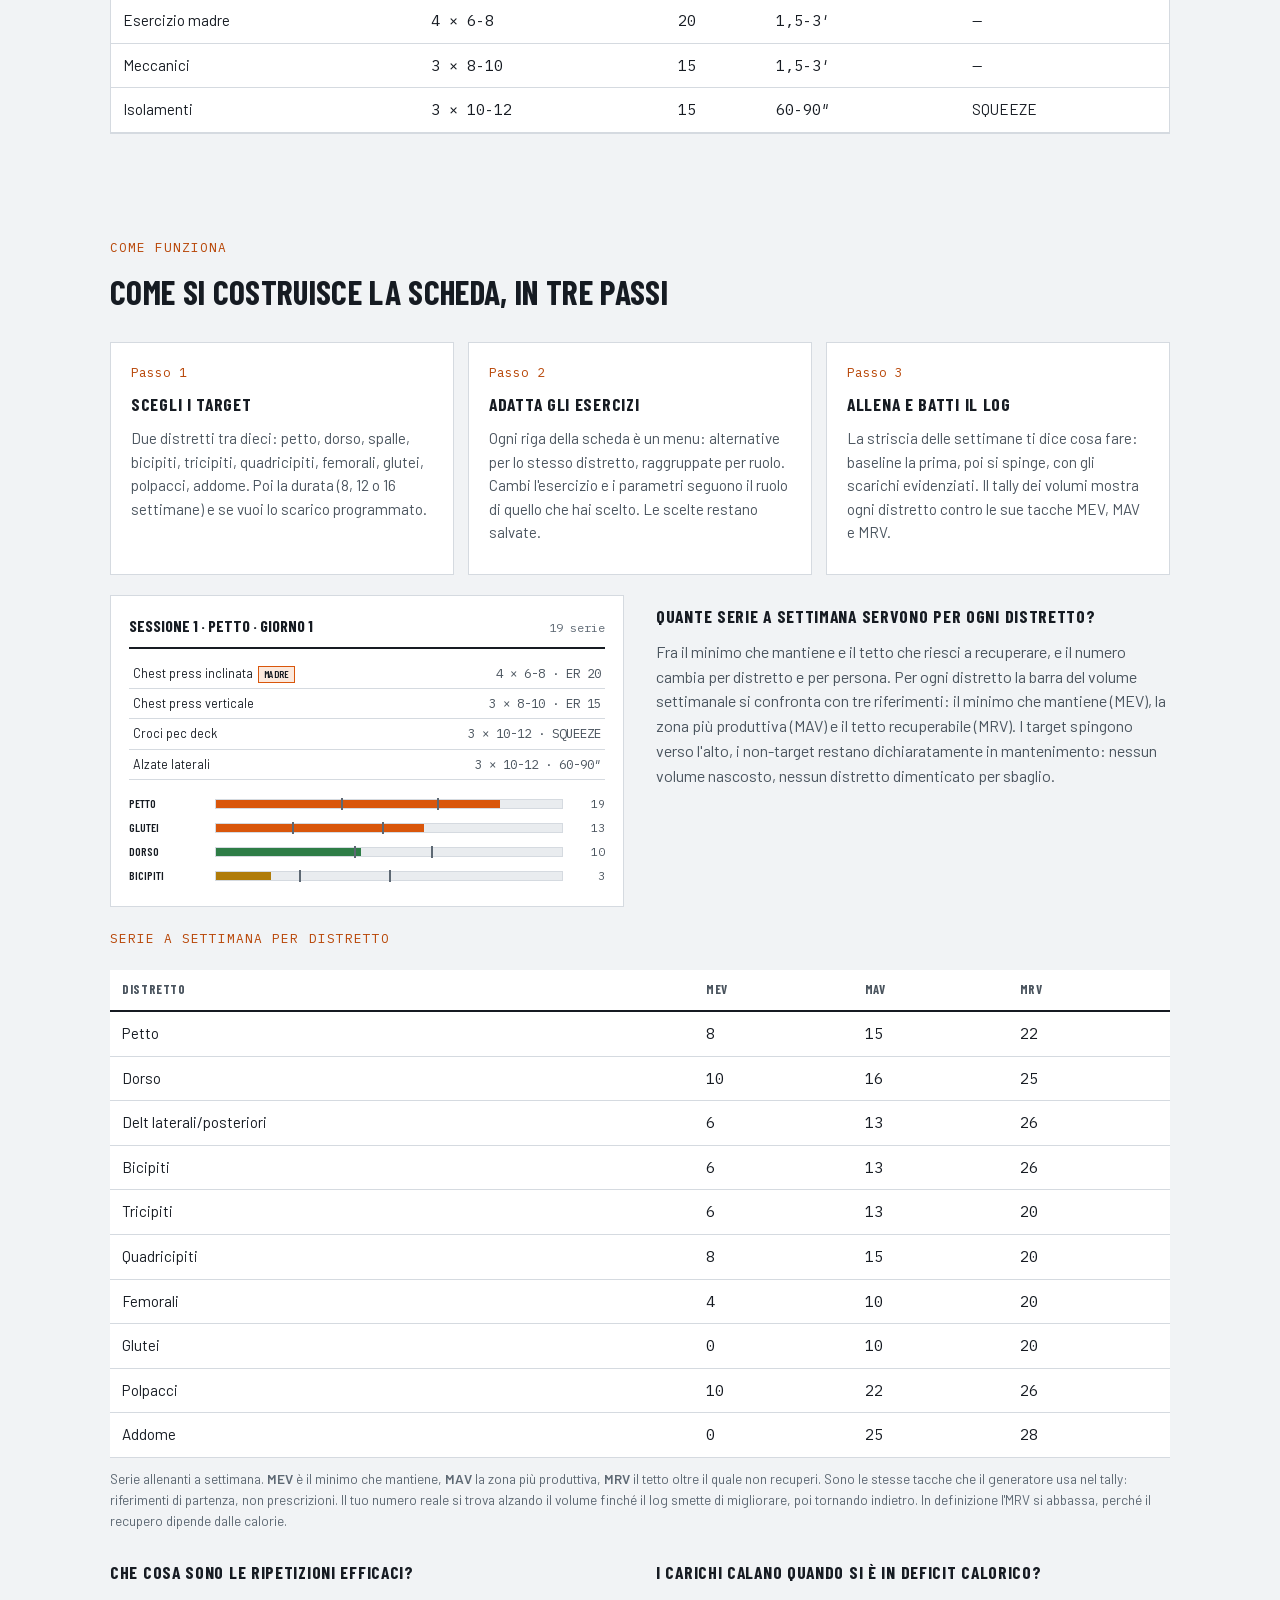
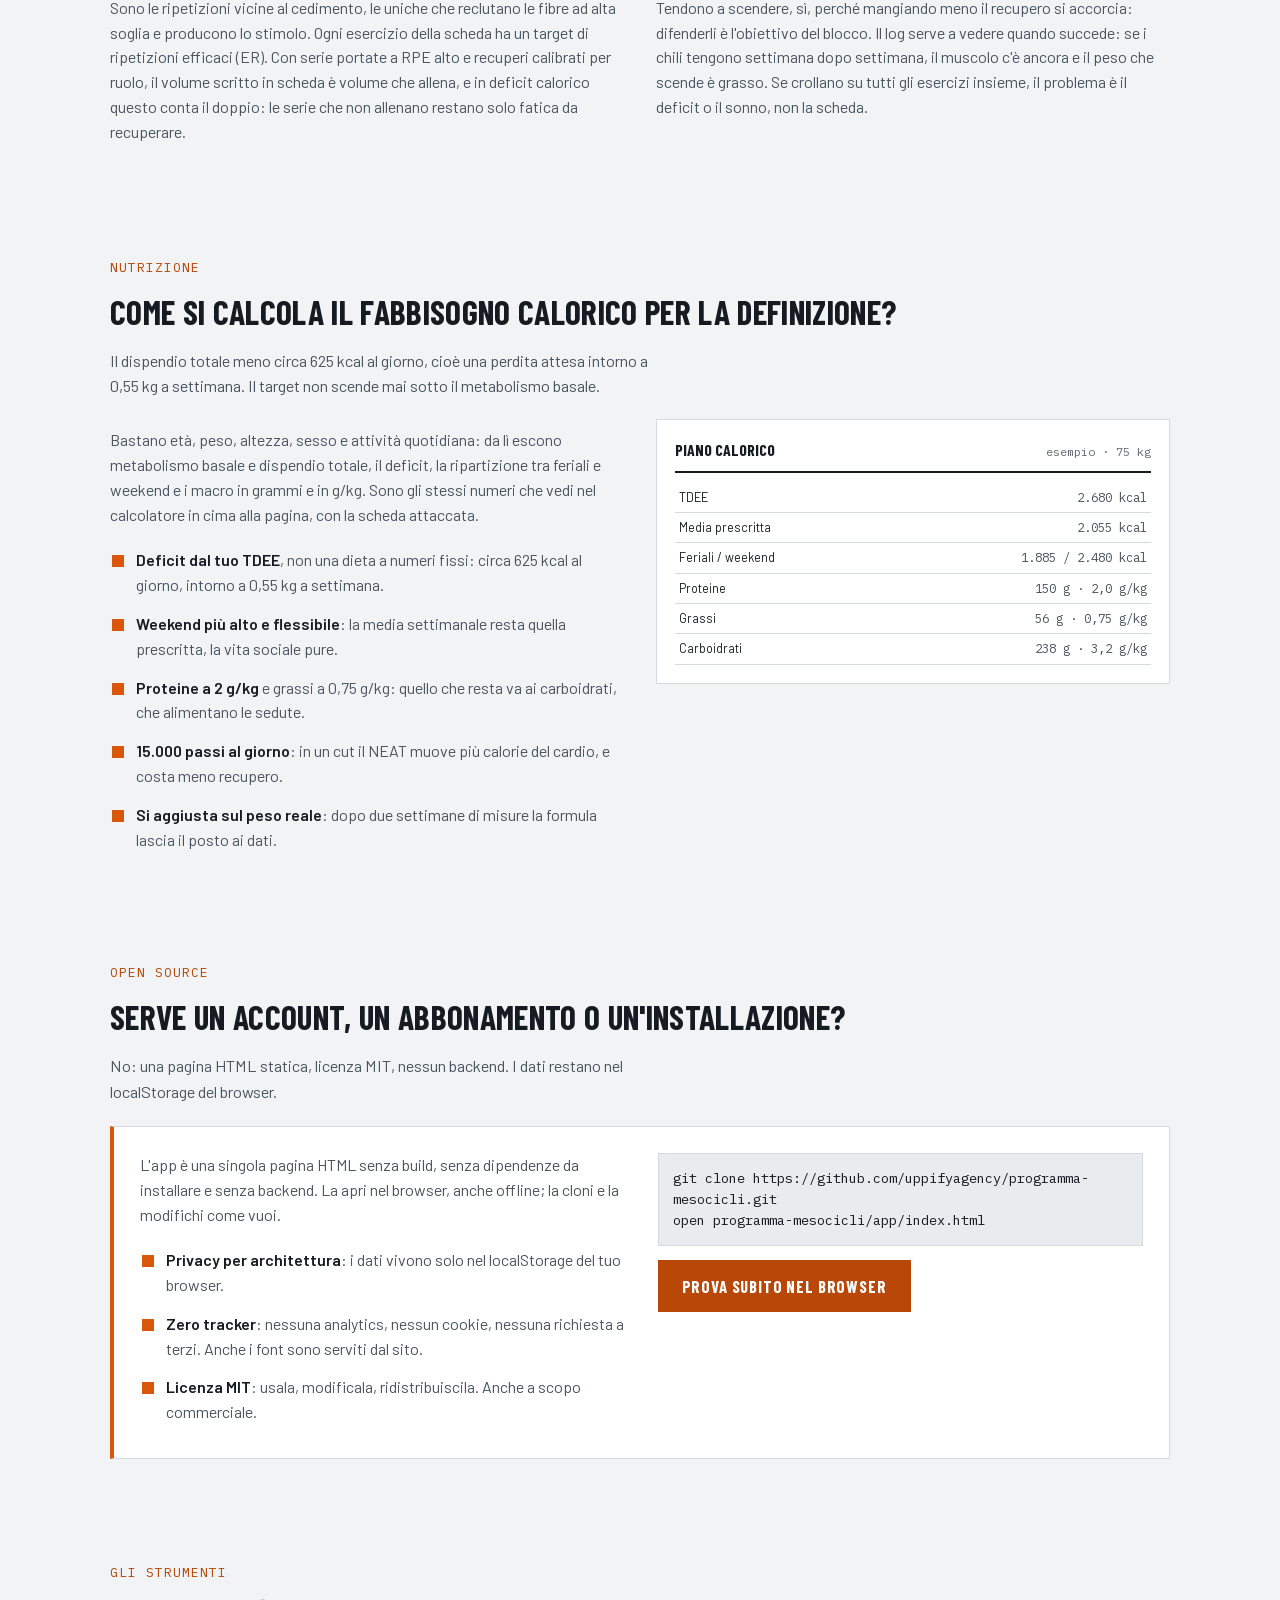
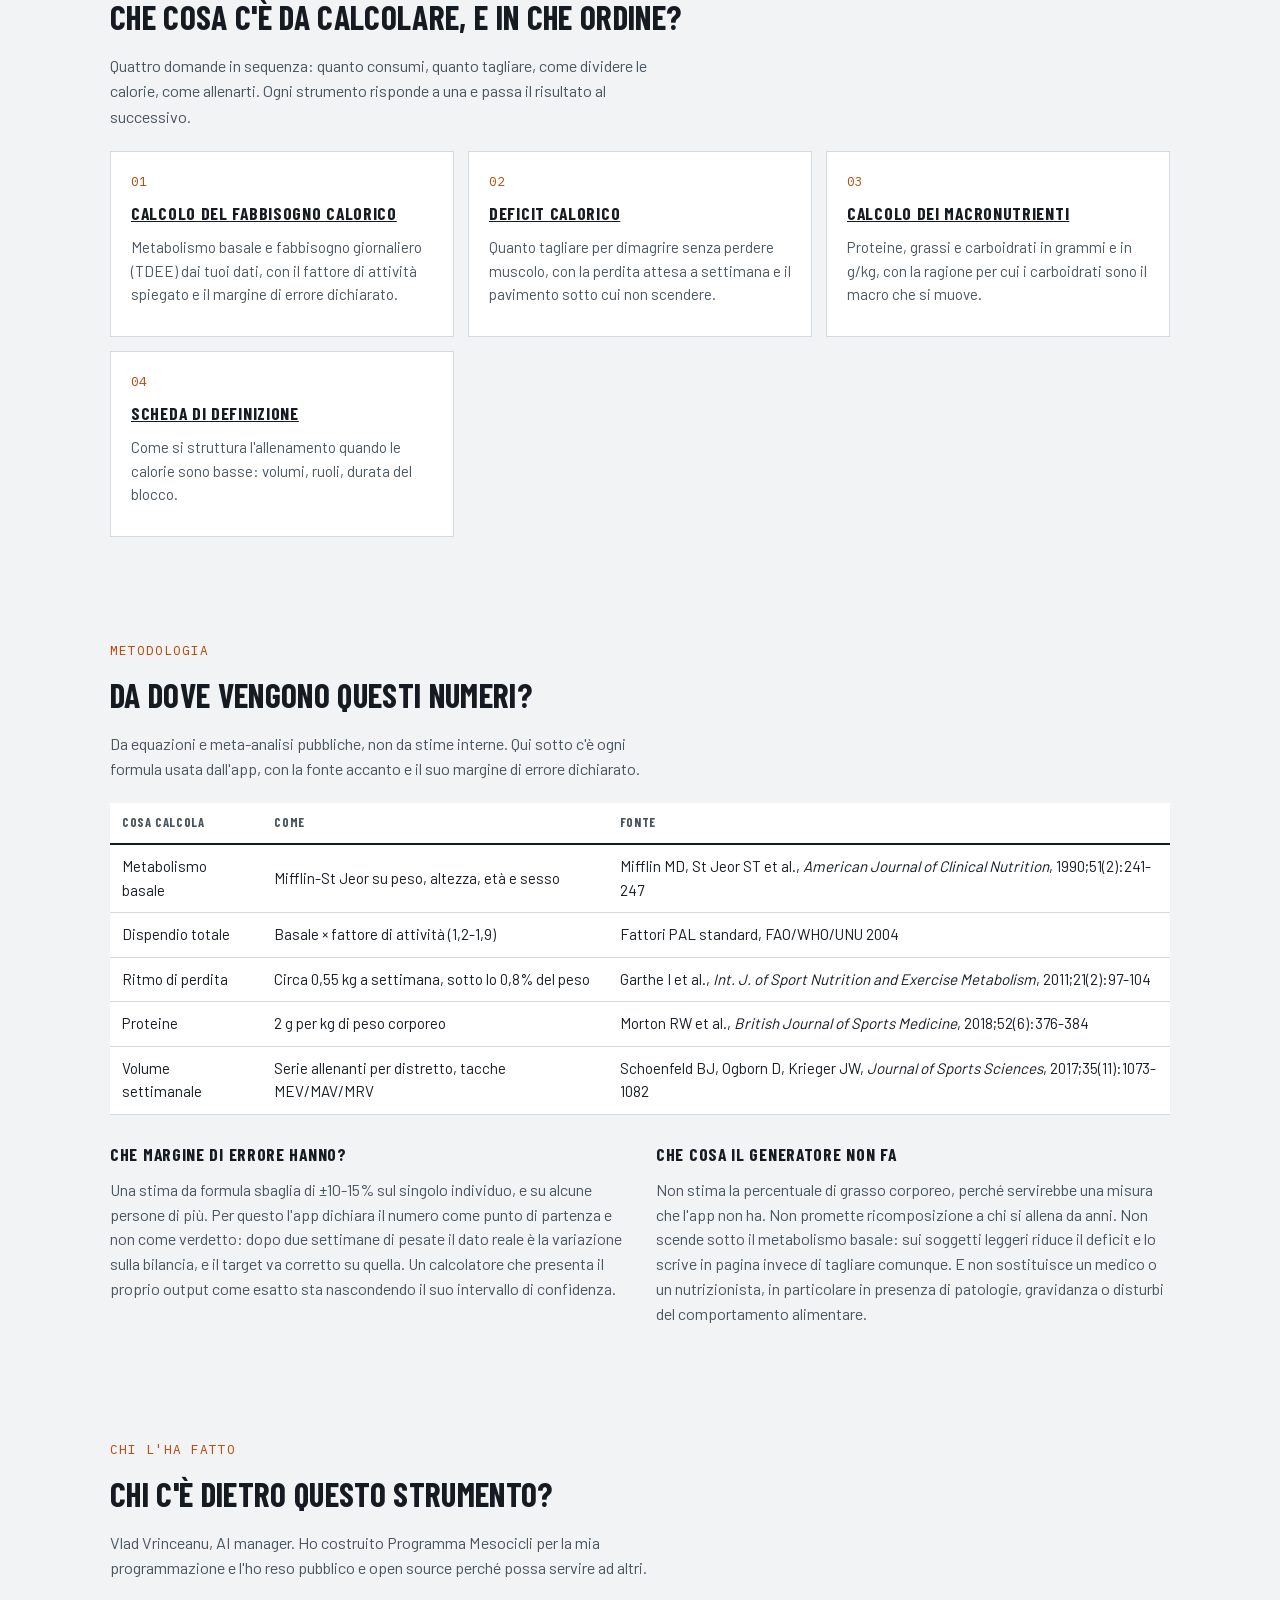
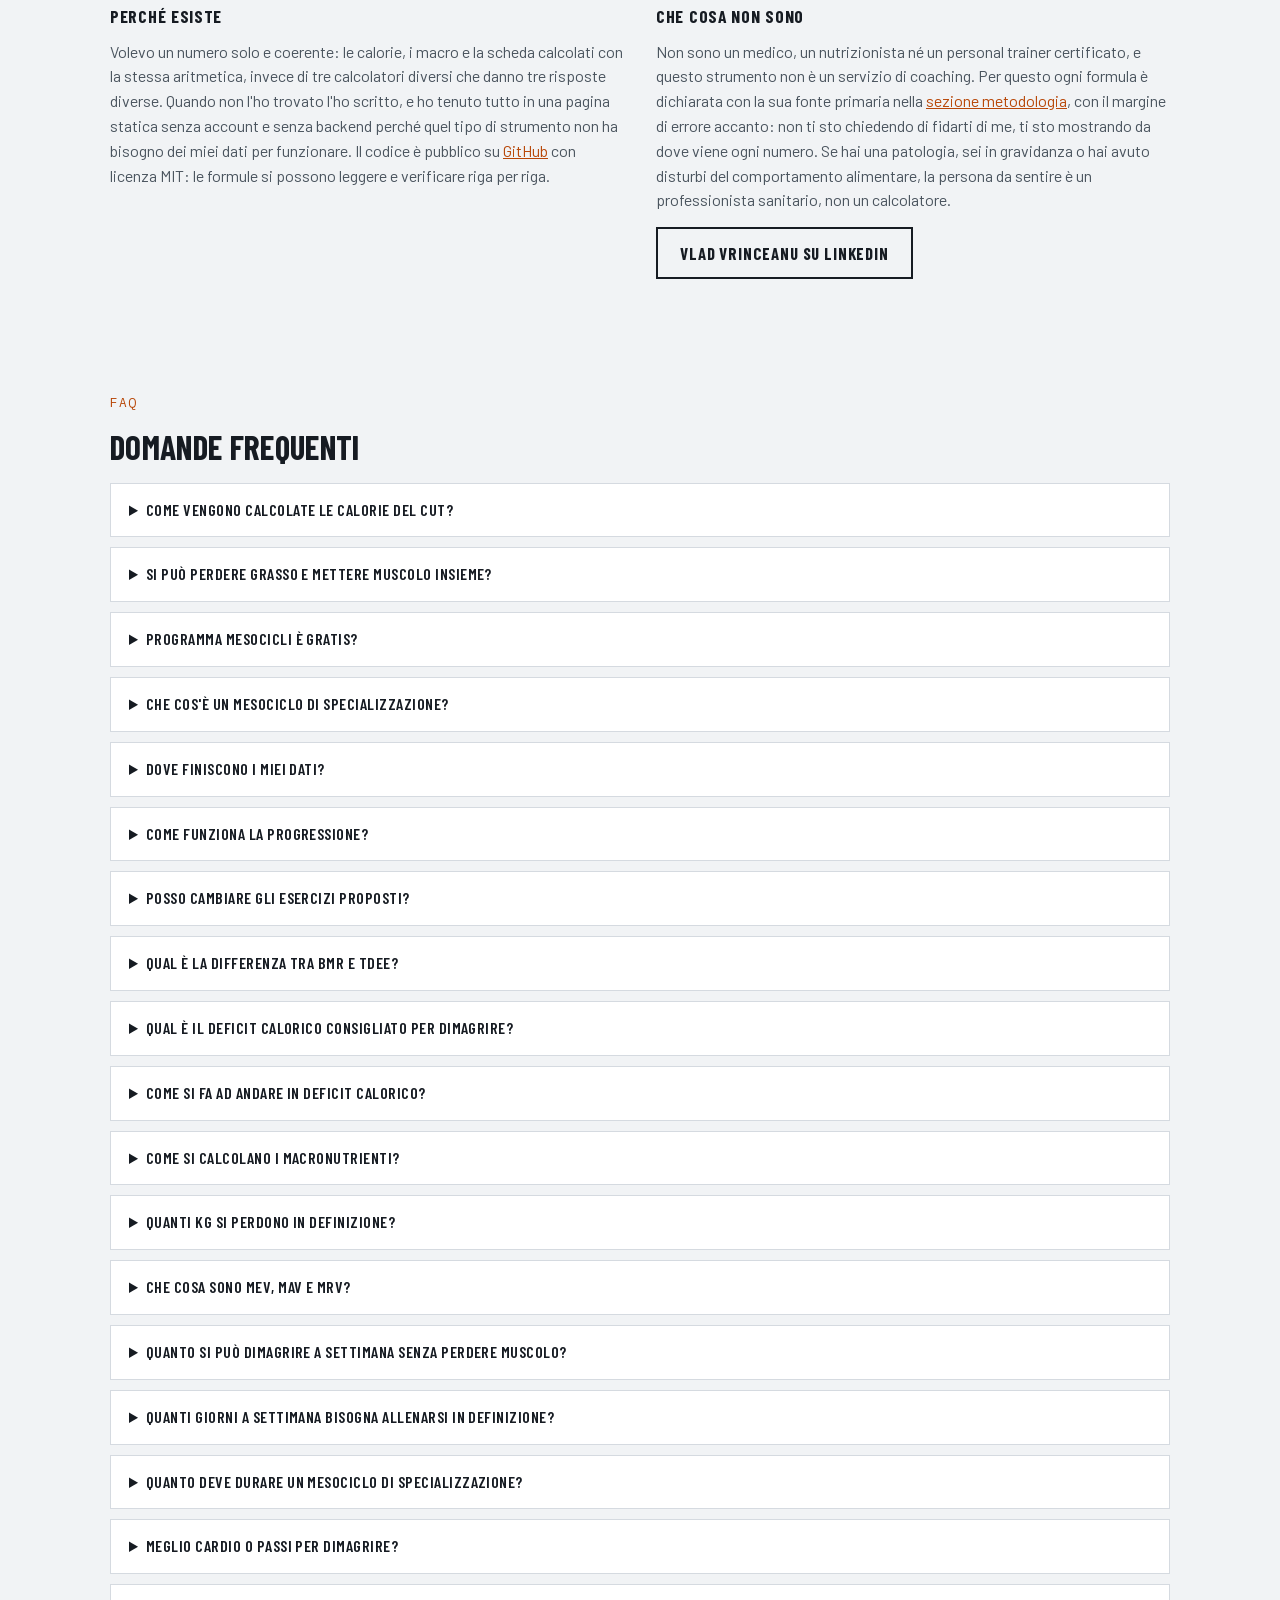
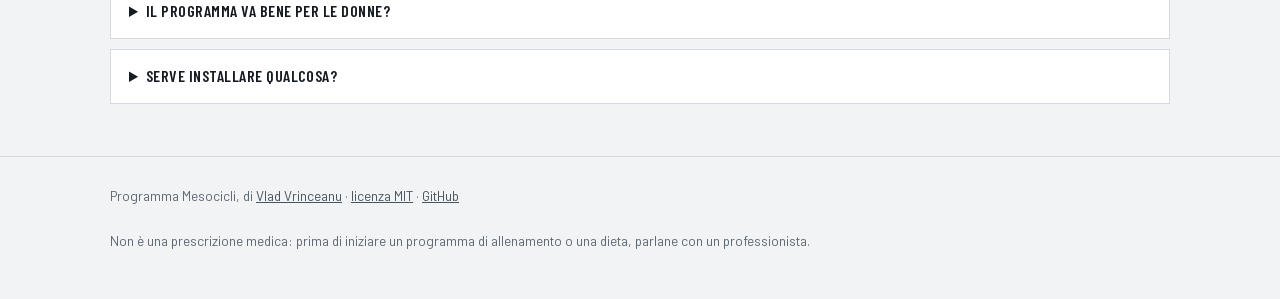
==== commit d481d645: "Autore: Vlad Vrinceanu, in pagina e nello schema su tutte e sei le URL Dal Core Update di marzo 2026" ====
--- a/index.html
+++ b/index.html
@@ -45,7 +45,28 @@
         "url": "https://programma-mesocicli.vercel.app/assets/og.png",
         "width": 1200,
         "height": 630
+      },
+      "founder": {
+        "@id": "https://programma-mesocicli.vercel.app/#autore"
       }
+    },
+    {
+      "@type": "Person",
+      "@id": "https://programma-mesocicli.vercel.app/#autore",
+      "name": "Vlad Vrinceanu",
+      "url": "https://programma-mesocicli.vercel.app/#autore",
+      "jobTitle": "AI manager",
+      "sameAs": [
+        "https://www.linkedin.com/in/vladvrinceanu/",
+        "https://github.com/uppifyagency"
+      ],
+      "knowsAbout": [
+        "Programmazione dell'allenamento con i pesi",
+        "Deficit calorico",
+        "Composizione corporea",
+        "Sviluppo software"
+      ],
+      "description": "Autore e sviluppatore di Programma Mesocicli, strumento open source per il calcolo delle calorie della definizione e la programmazione dell'allenamento. Non è un professionista sanitario."
     },
     {
       "@type": "WebSite",
@@ -183,6 +204,12 @@
       },
       "breadcrumb": {
         "@id": "https://programma-mesocicli.vercel.app/#breadcrumb"
+      },
+      "author": {
+        "@id": "https://programma-mesocicli.vercel.app/#autore"
+      },
+      "publisher": {
+        "@id": "https://programma-mesocicli.vercel.app/#organization"
       }
     },
     {
@@ -233,7 +260,10 @@
         "Volumi settimanali per distretto confrontati con MEV, MAV e MRV",
         "Log di allenamento con double progression su carico, ripetizioni e RPE"
       ],
-      "description": "Genera il mesociclo di specializzazione in definizione: calorie e macro dai tuoi dati, cinque sedute a settimana con serie, ripetizioni e recuperi, volumi confrontati con MEV, MAV e MRV."
+      "description": "Genera il mesociclo di specializzazione in definizione: calorie e macro dai tuoi dati, cinque sedute a settimana con serie, ripetizioni e recuperi, volumi confrontati con MEV, MAV e MRV.",
+      "author": {
+        "@id": "https://programma-mesocicli.vercel.app/#autore"
+      }
     },
     {
       "@type": "HowTo",
@@ -589,6 +619,7 @@
       <a href="#open-source">Open source</a>
       <a href="#strumenti">Strumenti</a>
       <a href="#metodologia">Metodologia</a>
+      <a href="#autore">Autore</a>
       <a href="#faq">FAQ</a>
       <a href="https://github.com/uppifyagency/programma-mesocicli" rel="noopener">GitHub</a>
     </nav>
@@ -891,6 +922,24 @@
     </div>
   </section>
 
+
+  <section id="autore" aria-labelledby="h-autore">
+    <div class="eyebrow">Chi l'ha fatto</div>
+    <h2 id="h-autore">Chi c'è dietro questo strumento?</h2>
+    <p class="lead-a">Vlad Vrinceanu, AI manager. Ho costruito Programma Mesocicli per la mia programmazione e l'ho reso pubblico e open source perché possa servire ad altri.</p>
+    <div class="split" style="margin-top:22px">
+      <div>
+        <h3>Perché esiste</h3>
+        <p style="color:var(--ink2)">Volevo un numero solo e coerente: le calorie, i macro e la scheda calcolati con la stessa aritmetica, invece di tre calcolatori diversi che danno tre risposte diverse. Quando non l'ho trovato l'ho scritto, e ho tenuto tutto in una pagina statica senza account e senza backend perché quel tipo di strumento non ha bisogno dei miei dati per funzionare. Il codice è pubblico su <a href="https://github.com/uppifyagency/programma-mesocicli" rel="noopener">GitHub</a> con licenza MIT: le formule si possono leggere e verificare riga per riga.</p>
+      </div>
+      <div>
+        <h3>Che cosa non sono</h3>
+        <p style="color:var(--ink2)">Non sono un medico, un nutrizionista né un personal trainer certificato, e questo strumento non è un servizio di coaching. Per questo ogni formula è dichiarata con la sua fonte primaria nella <a href="#metodologia">sezione metodologia</a>, con il margine di errore accanto: non ti sto chiedendo di fidarti di me, ti sto mostrando da dove viene ogni numero. Se hai una patologia, sei in gravidanza o hai avuto disturbi del comportamento alimentare, la persona da sentire è un professionista sanitario, non un calcolatore.</p>
+        <p style="margin-top:14px"><a class="btn ghost" href="https://www.linkedin.com/in/vladvrinceanu/" rel="noopener author">Vlad Vrinceanu su LinkedIn</a></p>
+      </div>
+    </div>
+  </section>
+
   <section id="faq" class="faq" aria-labelledby="h-faq">
     <div class="eyebrow">FAQ</div>
     <h2 id="h-faq">Domande frequenti</h2>
@@ -977,7 +1026,7 @@
 
 <footer class="site">
   <div class="wrap footgrid">
-    <div>Programma Mesocicli · <a href="https://github.com/uppifyagency/programma-mesocicli/blob/main/LICENSE" rel="noopener">licenza MIT</a> · <a href="https://github.com/uppifyagency/programma-mesocicli" rel="noopener">GitHub</a></div>
+    <div>Programma Mesocicli, di <a href="https://www.linkedin.com/in/vladvrinceanu/" rel="noopener author">Vlad Vrinceanu</a> · <a href="https://github.com/uppifyagency/programma-mesocicli/blob/main/LICENSE" rel="noopener">licenza MIT</a> · <a href="https://github.com/uppifyagency/programma-mesocicli" rel="noopener">GitHub</a></div>
     <div>Non è una prescrizione medica: prima di iniziare un programma di allenamento o una dieta, parlane con un professionista.</div>
   </div>
 </footer>
